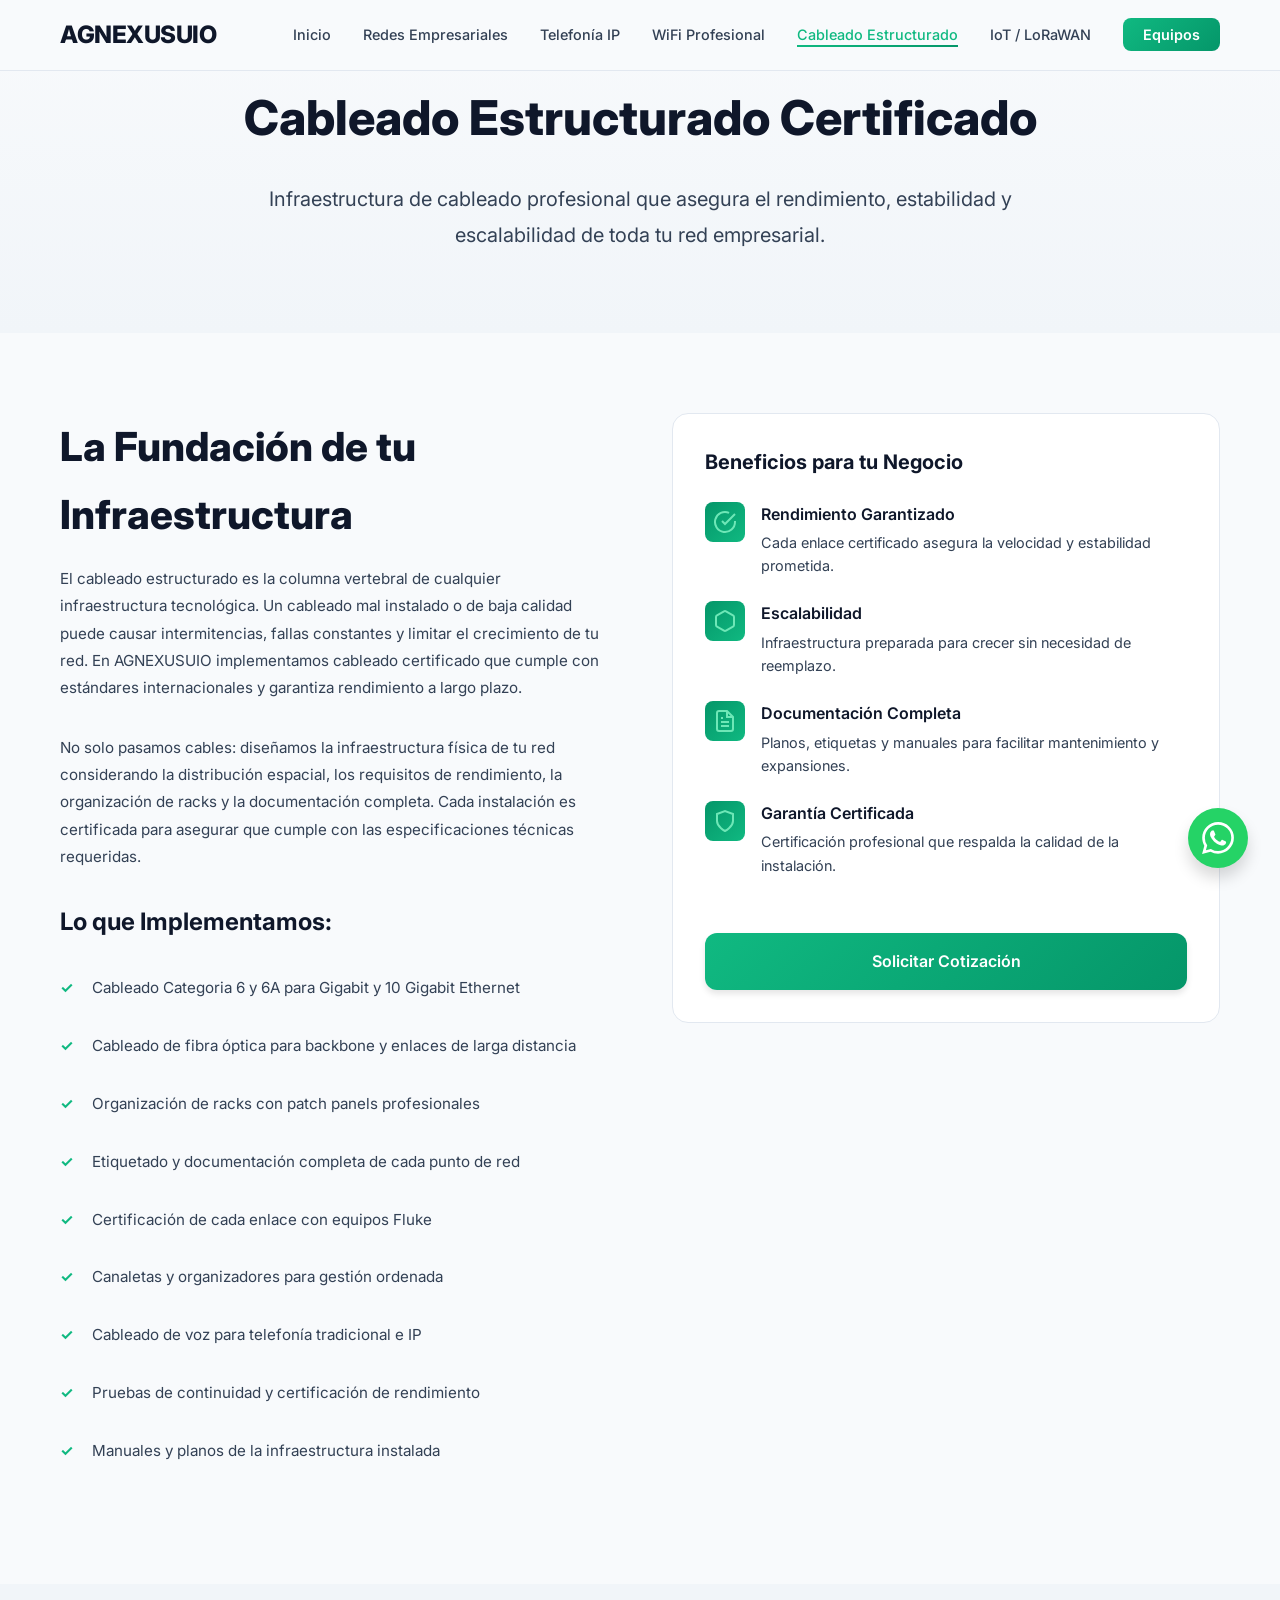
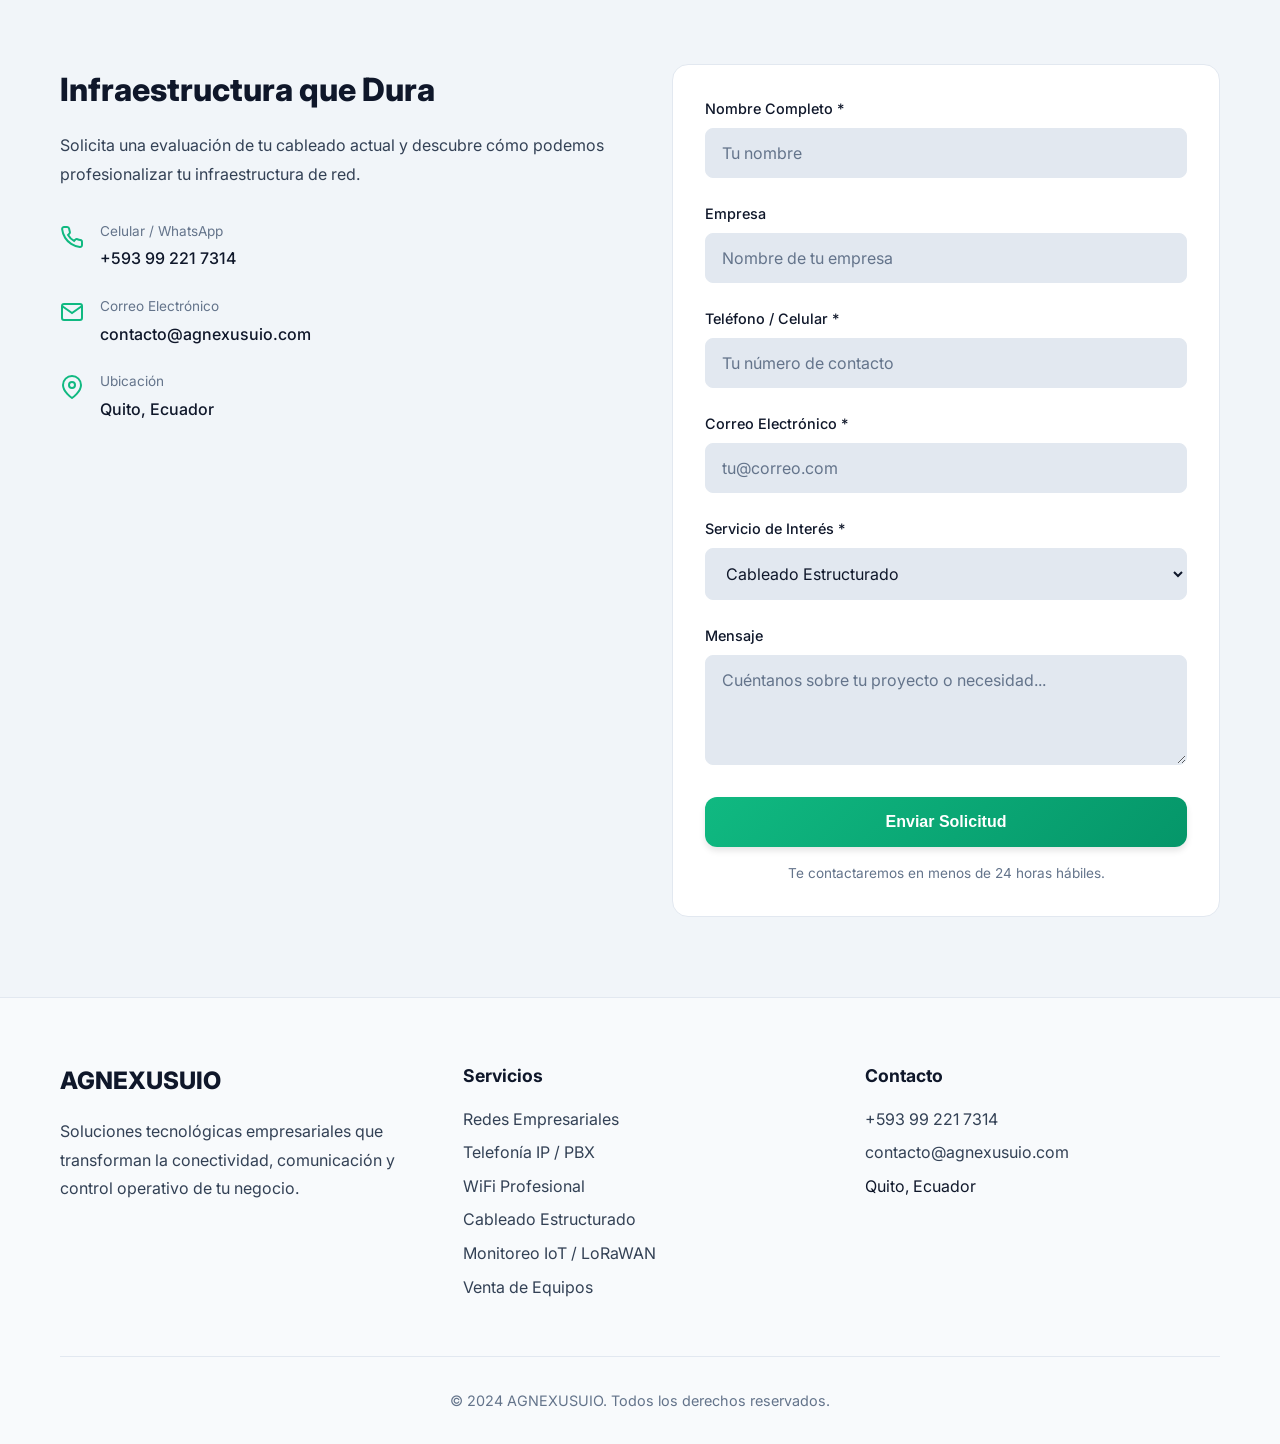
==== cableado.html @ 36b8f27b "Add files via upload" ====
<!DOCTYPE html>
<html lang="es">
<head>
    <meta charset="UTF-8">
    <meta name="viewport" content="width=device-width, initial-scale=1.0">
    <title>Cableado Estructurado - AGNEXUSUIO | Soluciones Tecnológicas en Quito</title>
    <meta name="description" content="Instalación profesional de cableado estructurado certificado en Quito. Infraestructura de cableado que asegura el rendimiento de tu red empresarial.">
    <link rel="stylesheet" href="css/styles.css">
    <link rel="preconnect" href="https://fonts.googleapis.com">
    <link rel="preconnect" href="https://fonts.gstatic.com" crossorigin>
    <link href="https://fonts.googleapis.com/css2?family=Inter:wght@300;400;500;600;700;800&display=swap" rel="stylesheet">
</head>
<body>
    <!-- WhatsApp CTA -->
    <a href="https://wa.me/593992217314?text=Hola,%20me%20interesa%20información%20sobre%20Cableado%20Estructurado" class="whatsapp-float" target="_blank" aria-label="Contactar por WhatsApp">
        <svg xmlns="http://www.w3.org/2000/svg" width="32" height="32" viewBox="0 0 24 24" fill="white">
            <path d="M17.472 14.382c-.297-.149-1.758-.867-2.03-.967-.273-.099-.471-.148-.67.15-.197.297-.767.966-.94 1.164-.173.199-.347.223-.644.075-.297-.15-1.255-.463-2.39-1.475-.883-.788-1.48-1.761-1.653-2.059-.173-.297-.018-.458.13-.606.134-.133.298-.347.446-.52.149-.174.198-.298.298-.497.099-.198.05-.371-.025-.52-.075-.149-.669-1.612-.916-2.207-.242-.579-.487-.5-.669-.51-.173-.008-.371-.01-.57-.01-.198 0-.52.074-.792.372-.272.297-1.04 1.016-1.04 2.479 0 1.462 1.065 2.875 1.213 3.074.149.198 2.096 3.2 5.077 4.487.709.306 1.262.489 1.694.625.712.227 1.36.195 1.871.118.571-.085 1.758-.719 2.006-1.413.248-.694.248-1.289.173-1.413-.074-.124-.272-.198-.57-.347m-5.421 7.403h-.004a9.87 9.87 0 01-5.031-1.378l-.361-.214-3.741.982.998-3.648-.235-.374a9.86 9.86 0 01-1.51-5.26c.001-5.45 4.436-9.884 9.888-9.884 2.64 0 5.122 1.03 6.988 2.898a9.825 9.825 0 012.893 6.994c-.003 5.45-4.437 9.884-9.885 9.884m8.413-18.297A11.815 11.815 0 0012.05 0C5.495 0 .16 5.335.157 11.892c0 2.096.547 4.142 1.588 5.945L.057 24l6.305-1.654a11.882 11.882 0 005.683 1.448h.005c6.554 0 11.89-5.335 11.893-11.893a11.821 11.821 0 00-3.48-8.413z"/>
        </svg>
    </a>

    <!-- Header -->
    <header class="header">
        <nav class="nav">
            <div class="nav-container">
                <a href="index.html" class="logo">AGNEXUSUIO</a>
                <button class="mobile-menu-btn" aria-label="Abrir menú">
                    <span></span>
                    <span></span>
                    <span></span>
                </button>
                <ul class="nav-menu">
                    <li><a href="index.html" class="nav-link">Inicio</a></li>
                    <li><a href="redes.html" class="nav-link">Redes Empresariales</a></li>
                    <li><a href="telefonia.html" class="nav-link">Telefonía IP</a></li>
                    <li><a href="wifi.html" class="nav-link">WiFi Profesional</a></li>
                    <li><a href="cableado.html" class="nav-link active">Cableado Estructurado</a></li>
                    <li><a href="iot.html" class="nav-link">IoT / LoRaWAN</a></li>
                    <li><a href="equipos.html" class="nav-link nav-cta">Equipos</a></li>
                </ul>
            </div>
        </nav>
    </header>

    <!-- Service Hero -->
    <section class="service-hero service-page">
        <div class="container">
            <div class="service-hero-content">
                <h1 class="service-hero-title">Cableado Estructurado Certificado</h1>
                <p class="service-hero-subtitle">Infraestructura de cableado profesional que asegura el rendimiento, estabilidad y escalabilidad de toda tu red empresarial.</p>
            </div>
        </div>
    </section>

    <!-- Service Details -->
    <section class="service-details">
        <div class="container">
            <div class="service-details-grid">
                <div class="service-description">
                    <h2 class="section-title">La Fundación de tu Infraestructura</h2>
                    <p style="color: var(--text-secondary); line-height: 1.8; margin-bottom: 2rem;">
                        El cableado estructurado es la columna vertebral de cualquier infraestructura tecnológica. Un cableado mal instalado o de baja calidad puede causar intermitencias, fallas constantes y limitar el crecimiento de tu red. En AGNEXUSUIO implementamos cableado certificado que cumple con estándares internacionales y garantiza rendimiento a largo plazo.
                    </p>
                    <p style="color: var(--text-secondary); line-height: 1.8; margin-bottom: 2rem;">
                        No solo pasamos cables: diseñamos la infraestructura física de tu red considerando la distribución espacial, los requisitos de rendimiento, la organización de racks y la documentación completa. Cada instalación es certificada para asegurar que cumple con las especificaciones técnicas requeridas.
                    </p>
                    <h3 style="font-size: 1.5rem; font-weight: 700; margin-bottom: 1rem; color: var(--text-primary);">Lo que Implementamos:</h3>
                    <ul class="service-features">
                        <li>Cableado Categoria 6 y 6A para Gigabit y 10 Gigabit Ethernet</li>
                        <li>Cableado de fibra óptica para backbone y enlaces de larga distancia</li>
                        <li>Organización de racks con patch panels profesionales</li>
                        <li>Etiquetado y documentación completa de cada punto de red</li>
                        <li>Certificación de cada enlace con equipos Fluke</li>
                        <li>Canaletas y organizadores para gestión ordenada</li>
                        <li>Cableado de voz para telefonía tradicional e IP</li>
                        <li>Pruebas de continuidad y certificación de rendimiento</li>
                        <li>Manuales y planos de la infraestructura instalada</li>
                    </ul>
                </div>
                <div class="service-benefits">
                    <h3>Beneficios para tu Negocio</h3>
                    <div class="benefit-item">
                        <div class="benefit-icon">
                            <svg xmlns="http://www.w3.org/2000/svg" width="24" height="24" viewBox="0 0 24 24" fill="none" stroke="currentColor" stroke-width="2">
                                <path d="M22 11.08V12a10 10 0 1 1-5.93-9.14"/>
                                <polyline points="22 4 12 14.01 9 11.01"/>
                            </svg>
                        </div>
                        <div class="benefit-content">
                            <h4>Rendimiento Garantizado</h4>
                            <p>Cada enlace certificado asegura la velocidad y estabilidad prometida.</p>
                        </div>
                    </div>
                    <div class="benefit-item">
                        <div class="benefit-icon">
                            <svg xmlns="http://www.w3.org/2000/svg" width="24" height="24" viewBox="0 0 24 24" fill="none" stroke="currentColor" stroke-width="2">
                                <path d="M21 16V8a2 2 0 0 0-1-1.73l-7-4a2 2 0 0 0-2 0l-7 4A2 2 0 0 0 3 8v8a2 2 0 0 0 1 1.73l7 4a2 2 0 0 0 2 0l7-4A2 2 0 0 0 21 16z"/>
                            </svg>
                        </div>
                        <div class="benefit-content">
                            <h4>Escalabilidad</h4>
                            <p>Infraestructura preparada para crecer sin necesidad de reemplazo.</p>
                        </div>
                    </div>
                    <div class="benefit-item">
                        <div class="benefit-icon">
                            <svg xmlns="http://www.w3.org/2000/svg" width="24" height="24" viewBox="0 0 24 24" fill="none" stroke="currentColor" stroke-width="2">
                                <path d="M14 2H6a2 2 0 0 0-2 2v16a2 2 0 0 0 2 2h12a2 2 0 0 0 2-2V8z"/>
                                <polyline points="14 2 14 8 20 8"/>
                                <line x1="16" y1="13" x2="8" y2="13"/>
                                <line x1="16" y1="17" x2="8" y2="17"/>
                                <polyline points="10 9 9 9 8 9"/>
                            </svg>
                        </div>
                        <div class="benefit-content">
                            <h4>Documentación Completa</h4>
                            <p>Planos, etiquetas y manuales para facilitar mantenimiento y expansiones.</p>
                        </div>
                    </div>
                    <div class="benefit-item">
                        <div class="benefit-icon">
                            <svg xmlns="http://www.w3.org/2000/svg" width="24" height="24" viewBox="0 0 24 24" fill="none" stroke="currentColor" stroke-width="2">
                                <path d="M12 22s8-4 8-10V5l-8-3-8 3v7c0 6 8 10 8 10z"/>
                            </svg>
                        </div>
                        <div class="benefit-content">
                            <h4>Garantía Certificada</h4>
                            <p>Certificación profesional que respalda la calidad de la instalación.</p>
                        </div>
                    </div>
                    <a href="#contacto" class="btn btn-primary btn-full" style="margin-top: 2rem;">Solicitar Cotización</a>
                </div>
            </div>
        </div>
    </section>

    <!-- Contact Section -->
    <section id="contacto" class="contact">
        <div class="container">
            <div class="contact-grid">
                <div class="contact-info">
                    <h2 class="contact-title">Infraestructura que Dura</h2>
                    <p class="contact-subtitle">Solicita una evaluación de tu cableado actual y descubre cómo podemos profesionalizar tu infraestructura de red.</p>
                    <div class="contact-details">
                        <div class="contact-item">
                            <svg xmlns="http://www.w3.org/2000/svg" width="24" height="24" viewBox="0 0 24 24" fill="none" stroke="currentColor" stroke-width="2">
                                <path d="M22 16.92v3a2 2 0 0 1-2.18 2 19.79 19.79 0 0 1-8.63-3.07 19.5 19.5 0 0 1-6-6 19.79 19.79 0 0 1-3.07-8.67A2 2 0 0 1 4.11 2h3a2 2 0 0 1 2 1.72 12.84 12.84 0 0 0 .7 2.81 2 2 0 0 1-.45 2.11L8.09 9.91a16 16 0 0 0 6 6l1.27-1.27a2 2 0 0 1 2.11-.45 12.84 12.84 0 0 0 2.81.7A2 2 0 0 1 22 16.92z"/>
                            </svg>
                            <div>
                                <span class="contact-label">Celular / WhatsApp</span>
                                <a href="https://wa.me/593992217314" class="contact-value" target="_blank">+593 99 221 7314</a>
                            </div>
                        </div>
                        <div class="contact-item">
                            <svg xmlns="http://www.w3.org/2000/svg" width="24" height="24" viewBox="0 0 24 24" fill="none" stroke="currentColor" stroke-width="2">
                                <path d="M4 4h16c1.1 0 2 .9 2 2v12c0 1.1-.9 2-2 2H4c-1.1 0-2-.9-2-2V6c0-1.1.9-2 2-2z"/>
                                <polyline points="22,6 12,13 2,6"/>
                            </svg>
                            <div>
                                <span class="contact-label">Correo Electrónico</span>
                                <a href="mailto:contacto@agnexusuio.com" class="contact-value">contacto@agnexusuio.com</a>
                            </div>
                        </div>
                        <div class="contact-item">
                            <svg xmlns="http://www.w3.org/2000/svg" width="24" height="24" viewBox="0 0 24 24" fill="none" stroke="currentColor" stroke-width="2">
                                <path d="M21 10c0 7-9 13-9 13s-9-6-9-13a9 9 0 0 1 18 0z"/>
                                <circle cx="12" cy="10" r="3"/>
                            </svg>
                            <div>
                                <span class="contact-label">Ubicación</span>
                                <span class="contact-value">Quito, Ecuador</span>
                            </div>
                        </div>
                    </div>
                </div>
                <div class="contact-form-wrapper">
                    <form class="contact-form" id="leadForm">
                        <div class="form-group">
                            <label for="name">Nombre Completo *</label>
                            <input type="text" id="name" name="name" required placeholder="Tu nombre">
                        </div>
                        <div class="form-group">
                            <label for="company">Empresa</label>
                            <input type="text" id="company" name="company" placeholder="Nombre de tu empresa">
                        </div>
                        <div class="form-group">
                            <label for="phone">Teléfono / Celular *</label>
                            <input type="tel" id="phone" name="phone" required placeholder="Tu número de contacto">
                        </div>
                        <div class="form-group">
                            <label for="email">Correo Electrónico *</label>
                            <input type="email" id="email" name="email" required placeholder="tu@correo.com">
                        </div>
                        <div class="form-group">
                            <label for="service">Servicio de Interés *</label>
                            <select id="service" name="service" required>
                                <option value="redes">Redes Empresariales</option>
                                <option value="telefonia">Telefonía IP / PBX</option>
                                <option value="wifi">WiFi Profesional</option>
                                <option value="cableado" selected>Cableado Estructurado</option>
                                <option value="iot">Monitoreo IoT / LoRaWAN</option>
                                <option value="equipos">Venta de Equipos</option>
                                <option value="otro">Otro</option>
                            </select>
                        </div>
                        <div class="form-group">
                            <label for="message">Mensaje</label>
                            <textarea id="message" name="message" rows="4" placeholder="Cuéntanos sobre tu proyecto o necesidad..."></textarea>
                        </div>
                        <button type="submit" class="btn btn-primary btn-full">Enviar Solicitud</button>
                        <p class="form-notice">Te contactaremos en menos de 24 horas hábiles.</p>
                    </form>
                </div>
            </div>
        </div>
    </section>

    <!-- Footer -->
    <footer class="footer">
        <div class="container">
            <div class="footer-content">
                <div class="footer-brand">
                    <h3>AGNEXUSUIO</h3>
                    <p>Soluciones tecnológicas empresariales que transforman la conectividad, comunicación y control operativo de tu negocio.</p>
                </div>
                <div class="footer-links">
                    <h4>Servicios</h4>
                    <ul>
                        <li><a href="redes.html">Redes Empresariales</a></li>
                        <li><a href="telefonia.html">Telefonía IP / PBX</a></li>
                        <li><a href="wifi.html">WiFi Profesional</a></li>
                        <li><a href="cableado.html">Cableado Estructurado</a></li>
                        <li><a href="iot.html">Monitoreo IoT / LoRaWAN</a></li>
                        <li><a href="equipos.html">Venta de Equipos</a></li>
                    </ul>
                </div>
                <div class="footer-contact">
                    <h4>Contacto</h4>
                    <ul>
                        <li><a href="https://wa.me/593992217314" target="_blank">+593 99 221 7314</a></li>
                        <li><a href="mailto:contacto@agnexusuio.com">contacto@agnexusuio.com</a></li>
                        <li>Quito, Ecuador</li>
                    </ul>
                </div>
            </div>
            <div class="footer-bottom">
                <p>&copy; 2024 AGNEXUSUIO. Todos los derechos reservados.</p>
            </div>
        </div>
    </footer>

    <script src="js/main.js"></script>
</body>
</html>
---- css/styles.css ----
/* Reset and Base Styles */
* {
    margin: 0;
    padding: 0;
    box-sizing: border-box;
}

:root {
    /* Paleta de Colores Principal - Tonos Claros con Verde */
    --bg-primary: #f8fafc;      /* Blanco muy claro - fondo principal */
    --bg-secondary: #f1f5f9;    /* Gris muy claro - secciones alternas */
    --bg-tertiary: #e2e8f0;     /* Gris claro - inputs y elementos interactivos */
    --bg-card: #ffffff;         /* Blanco puro - tarjetas */
    
    /* Tipografía - Sincronizada con fondo para máxima legibilidad */
    --text-primary: #0f172a;    /* Azul oscuro profundo - títulos y texto principal */
    --text-secondary: #334155;  /* Azul grisáceo medio - subtítulos y descripciones */
    --text-muted: #64748b;      /* Gris azulado - texto secundario y labels */
    
    /* Acentos Verde - Coherentes con el tema */
    --accent-primary: #10b981;  /* Verde esmeralda vibrante - acciones principales */
    --accent-secondary: #34d399; /* Verde claro - hover y estados activos */
    --accent-hover: #059669;     /* Verde más intenso - hover de botones */
    --accent-light: #6ee7b7;     /* Verde muy claro - iconos y detalles */
    
    /* Colores Funcionales */
    --border-color: #e2e8f0;     /* Borde sutil - separación visual */
    --success: #10b981;          /* Verde esmeralda - estados positivos */
    --error: #ef4444;            /* Rojo - estados negativos */
    
    /* Gradientes - Armonizados con la paleta verde */
    --gradient-primary: linear-gradient(135deg, #10b981 0%, #059669 100%);
    --gradient-secondary: linear-gradient(135deg, #059669 0%, #10b981 100%);
    --gradient-hero: linear-gradient(180deg, #f8fafc 0%, #f1f5f9 100%);
    
    /* Sombras - Adaptadas al tema claro */
    --shadow-sm: 0 1px 2px rgba(0, 0, 0, 0.05);
    --shadow-md: 0 4px 6px rgba(0, 0, 0, 0.1);
    --shadow-lg: 0 10px 15px rgba(0, 0, 0, 0.15);
    --shadow-xl: 0 20px 25px rgba(0, 0, 0, 0.2);
    --shadow-glow: 0 0 20px rgba(16, 185, 129, 0.2);
}

html {
    scroll-behavior: smooth;
}

body {
    font-family: 'Inter', -apple-system, BlinkMacSystemFont, 'Segoe UI', Roboto, Oxygen, Ubuntu, Cantarell, sans-serif;
    background-color: var(--bg-primary);
    color: var(--text-primary);
    line-height: 1.6;
    font-size: 16px;
    -webkit-font-smoothing: antialiased;
    -moz-osx-font-smoothing: grayscale;
}

/* Container */
.container {
    max-width: 1200px;
    margin: 0 auto;
    padding: 0 20px;
}

/* Header */
.header {
    position: fixed;
    top: 0;
    left: 0;
    right: 0;
    background-color: rgba(248, 250, 252, 0.95);
    backdrop-filter: blur(10px);
    border-bottom: 1px solid var(--border-color);
    z-index: 1000;
    padding: 1rem 0;
}

.nav-container {
    max-width: 1200px;
    margin: 0 auto;
    padding: 0 20px;
    display: flex;
    justify-content: space-between;
    align-items: center;
}

.logo {
    font-size: 1.5rem;
    font-weight: 800;
    color: var(--text-primary);
    text-decoration: none;
    letter-spacing: -0.5px;
}

.nav-menu {
    display: flex;
    list-style: none;
    gap: 2rem;
    align-items: center;
}

.nav-link {
    color: var(--text-secondary);
    text-decoration: none;
    font-weight: 500;
    font-size: 0.9rem;
    transition: color 0.3s ease;
    position: relative;
}

.nav-link:hover,
.nav-link.active {
    color: var(--accent-primary);
}

.nav-link.active::after {
    content: '';
    position: absolute;
    bottom: -4px;
    left: 0;
    right: 0;
    height: 2px;
    background: var(--gradient-primary);
}

.nav-cta {
    background: var(--gradient-primary);
    color: white !important;
    padding: 0.5rem 1.25rem;
    border-radius: 8px;
    font-weight: 600;
    transition: transform 0.3s ease, box-shadow 0.3s ease;
}

.nav-cta:hover {
    transform: translateY(-2px);
    box-shadow: var(--shadow-md);
}

.mobile-menu-btn {
    display: none;
    flex-direction: column;
    gap: 4px;
    background: none;
    border: none;
    cursor: pointer;
    padding: 8px;
}

.mobile-menu-btn span {
    width: 24px;
    height: 2px;
    background-color: var(--text-primary);
    transition: all 0.3s ease;
}

/* Hero Section */
.hero {
    padding: 160px 0 100px;
    background: var(--gradient-hero);
    position: relative;
    overflow: hidden;
}

.hero::before {
    content: '';
    position: absolute;
    top: 0;
    left: 50%;
    transform: translateX(-50%);
    width: 800px;
    height: 800px;
    background: radial-gradient(circle, rgba(59, 130, 246, 0.1) 0%, transparent 70%);
    pointer-events: none;
}

.hero-container {
    max-width: 1200px;
    margin: 0 auto;
    padding: 0 20px;
}

.hero-content {
    text-align: center;
    max-width: 900px;
    margin: 0 auto;
    position: relative;
    z-index: 1;
}

.hero-title {
    font-size: clamp(2rem, 5vw, 3.5rem);
    font-weight: 800;
    line-height: 1.2;
    margin-bottom: 1.5rem;
    color: var(--text-primary);
}

.hero-title .highlight {
    background: var(--gradient-primary);
    -webkit-background-clip: text;
    -webkit-text-fill-color: transparent;
    background-clip: text;
}

.hero-subtitle {
    font-size: 1.125rem;
    color: var(--text-secondary);
    margin-bottom: 2.5rem;
    line-height: 1.8;
}

.hero-cta {
    display: flex;
    gap: 1rem;
    justify-content: center;
    flex-wrap: wrap;
    margin-bottom: 3rem;
}

.btn {
    display: inline-flex;
    align-items: center;
    justify-content: center;
    padding: 1rem 2rem;
    font-size: 1rem;
    font-weight: 600;
    border-radius: 12px;
    text-decoration: none;
    transition: all 0.3s ease;
    cursor: pointer;
    border: none;
}

.btn-primary {
    background: var(--gradient-primary);
    color: white;
    box-shadow: var(--shadow-md);
}

.btn-primary:hover {
    transform: translateY(-2px);
    box-shadow: var(--shadow-lg);
}

.btn-secondary {
    background: var(--bg-tertiary);
    color: var(--text-primary);
    border: 1px solid var(--border-color);
}

.btn-secondary:hover {
    background: var(--bg-card);
    border-color: var(--accent-primary);
}

.btn-full {
    width: 100%;
}

.hero-trust {
    display: flex;
    gap: 3rem;
    justify-content: center;
    flex-wrap: wrap;
}

.trust-item {
    display: flex;
    align-items: center;
    gap: 0.5rem;
    color: var(--text-secondary);
    font-size: 0.9rem;
}

.trust-item svg {
    color: var(--accent-primary);
}

/* Section Styles */
section {
    padding: 80px 0;
}

.section-header {
    text-align: center;
    margin-bottom: 4rem;
}

.section-title {
    font-size: clamp(1.75rem, 4vw, 2.5rem);
    font-weight: 800;
    margin-bottom: 1rem;
    color: var(--text-primary);
}

.section-subtitle {
    font-size: 1.125rem;
    color: var(--text-secondary);
    max-width: 600px;
    margin: 0 auto;
}

/* Services Section */
.services {
    background-color: var(--bg-secondary);
}

.services-grid {
    display: grid;
    grid-template-columns: repeat(auto-fit, minmax(320px, 1fr));
    gap: 2rem;
}

.service-card {
    background: var(--bg-card);
    border: 1px solid var(--border-color);
    border-radius: 16px;
    padding: 2rem;
    text-decoration: none;
    transition: all 0.3s ease;
    display: flex;
    flex-direction: column;
}

.service-card:hover {
    transform: translateY(-8px);
    border-color: var(--accent-primary);
    box-shadow: var(--shadow-xl);
}

.service-icon {
    width: 64px;
    height: 64px;
    background: var(--gradient-secondary);
    border-radius: 12px;
    display: flex;
    align-items: center;
    justify-content: center;
    margin-bottom: 1.5rem;
    color: var(--accent-light);
}

.service-title {
    font-size: 1.25rem;
    font-weight: 700;
    margin-bottom: 0.75rem;
    color: var(--text-primary);
}

.service-description {
    color: var(--text-secondary);
    font-size: 0.95rem;
    line-height: 1.7;
    margin-bottom: 1.5rem;
    flex-grow: 1;
}

.service-link {
    color: var(--accent-primary);
    font-weight: 600;
    font-size: 0.9rem;
    display: inline-flex;
    align-items: center;
    gap: 0.25rem;
}

.service-card-store {
    background: linear-gradient(135deg, var(--bg-card) 0%, var(--bg-tertiary) 100%);
}

/* Differentiators Section */
.differentiators {
    background-color: var(--bg-primary);
}

.differentiators-grid {
    display: grid;
    grid-template-columns: repeat(auto-fit, minmax(350px, 1fr));
    gap: 2rem;
}

.differentiator-item {
    background: var(--bg-card);
    border: 1px solid var(--border-color);
    border-radius: 16px;
    padding: 2rem;
}

.differentiator-highlight {
    background: linear-gradient(135deg, var(--bg-card) 0%, rgba(59, 130, 246, 0.1) 100%);
    border-color: var(--accent-primary);
}

.differentiator-title {
    font-size: 1.25rem;
    font-weight: 700;
    margin-bottom: 1.5rem;
    color: var(--text-primary);
}

.differentiator-list {
    list-style: none;
}

.differentiator-list li {
    padding: 0.75rem 0;
    padding-left: 1.5rem;
    position: relative;
    color: var(--text-secondary);
    font-size: 0.95rem;
}

.differentiator-list.positive li::before {
    content: '✓';
    position: absolute;
    left: 0;
    color: var(--success);
    font-weight: bold;
}

.differentiator-list.negative li::before {
    content: '✗';
    position: absolute;
    left: 0;
    color: var(--error);
    font-weight: bold;
}

/* Process Section */
.process {
    background-color: var(--bg-secondary);
}

.process-steps {
    display: grid;
    grid-template-columns: repeat(auto-fit, minmax(250px, 1fr));
    gap: 2rem;
}

.process-step {
    text-align: center;
    padding: 2rem;
}

.step-number {
    width: 64px;
    height: 64px;
    background: var(--gradient-primary);
    border-radius: 50%;
    display: flex;
    align-items: center;
    justify-content: center;
    font-size: 1.5rem;
    font-weight: 800;
    margin: 0 auto 1.5rem;
    color: white;
}

.step-title {
    font-size: 1.25rem;
    font-weight: 700;
    margin-bottom: 0.75rem;
    color: var(--text-primary);
}

.step-description {
    color: var(--text-secondary);
    font-size: 0.95rem;
    line-height: 1.7;
}

/* FAQ Section */
.faq {
    background-color: var(--bg-primary);
}

.faq-list {
    max-width: 800px;
    margin: 0 auto;
}

.faq-item {
    border-bottom: 1px solid var(--border-color);
}

.faq-item:last-child {
    border-bottom: none;
}

.faq-question {
    width: 100%;
    background: none;
    border: none;
    padding: 1.5rem 0;
    text-align: left;
    font-size: 1.1rem;
    font-weight: 600;
    color: var(--text-primary);
    cursor: pointer;
    display: flex;
    justify-content: space-between;
    align-items: center;
    gap: 1rem;
    transition: color 0.3s ease;
}

.faq-question:hover {
    color: var(--accent-primary);
}

.faq-icon {
    transition: transform 0.3s ease;
    flex-shrink: 0;
}

.faq-question[aria-expanded="true"] .faq-icon {
    transform: rotate(180deg);
}

.faq-answer {
    max-height: 0;
    overflow: hidden;
    transition: max-height 0.3s ease, padding 0.3s ease;
}

.faq-answer p {
    padding-bottom: 1.5rem;
    color: var(--text-secondary);
    line-height: 1.8;
}

.faq-question[aria-expanded="true"] + .faq-answer {
    max-height: 500px;
}

/* Contact Section */
.contact {
    background-color: var(--bg-secondary);
}

.contact-grid {
    display: grid;
    grid-template-columns: 1fr 1fr;
    gap: 4rem;
    align-items: start;
}

.contact-title {
    font-size: 2rem;
    font-weight: 800;
    margin-bottom: 1rem;
    color: var(--text-primary);
}

.contact-subtitle {
    color: var(--text-secondary);
    margin-bottom: 2rem;
    line-height: 1.8;
}

.contact-details {
    display: flex;
    flex-direction: column;
    gap: 1.5rem;
}

.contact-item {
    display: flex;
    gap: 1rem;
    align-items: flex-start;
}

.contact-item svg {
    color: var(--accent-primary);
    flex-shrink: 0;
    margin-top: 0.25rem;
}

.contact-label {
    display: block;
    font-size: 0.85rem;
    color: var(--text-muted);
    margin-bottom: 0.25rem;
}

.contact-value {
    color: var(--text-primary);
    text-decoration: none;
    font-weight: 500;
    transition: color 0.3s ease;
}

.contact-value:hover {
    color: var(--accent-primary);
}

/* Form Styles */
.contact-form {
    background: var(--bg-card);
    border: 1px solid var(--border-color);
    border-radius: 16px;
    padding: 2rem;
}

.form-group {
    margin-bottom: 1.5rem;
}

.form-group label {
    display: block;
    margin-bottom: 0.5rem;
    font-weight: 500;
    color: var(--text-primary);
    font-size: 0.9rem;
}

.form-group input,
.form-group select,
.form-group textarea {
    width: 100%;
    padding: 0.875rem 1rem;
    background: var(--bg-tertiary);
    border: 1px solid var(--border-color);
    border-radius: 8px;
    color: var(--text-primary);
    font-size: 1rem;
    font-family: inherit;
    transition: border-color 0.3s ease, box-shadow 0.3s ease;
}

.form-group input:focus,
.form-group select:focus,
.form-group textarea:focus {
    outline: none;
    border-color: var(--accent-primary);
    box-shadow: 0 0 0 3px rgba(59, 130, 246, 0.1);
}

.form-group input::placeholder,
.form-group textarea::placeholder {
    color: var(--text-muted);
}

.form-group select {
    cursor: pointer;
}

.form-group textarea {
    resize: vertical;
    min-height: 100px;
}

.form-notice {
    text-align: center;
    font-size: 0.85rem;
    color: var(--text-muted);
    margin-top: 1rem;
}

/* Footer */
.footer {
    background-color: var(--bg-primary);
    border-top: 1px solid var(--border-color);
    padding: 4rem 0 2rem;
}

.footer-content {
    display: grid;
    grid-template-columns: repeat(auto-fit, minmax(250px, 1fr));
    gap: 3rem;
    margin-bottom: 3rem;
}

.footer-brand h3 {
    font-size: 1.5rem;
    font-weight: 800;
    margin-bottom: 1rem;
    color: var(--text-primary);
}

.footer-brand p {
    color: var(--text-secondary);
    line-height: 1.8;
}

.footer-links h4,
.footer-contact h4 {
    font-size: 1.1rem;
    font-weight: 700;
    margin-bottom: 1rem;
    color: var(--text-primary);
}

.footer-links ul,
.footer-contact ul {
    list-style: none;
}

.footer-links li,
.footer-contact li {
    margin-bottom: 0.5rem;
}

.footer-links a,
.footer-contact a {
    color: var(--text-secondary);
    text-decoration: none;
    transition: color 0.3s ease;
}

.footer-links a:hover,
.footer-contact a:hover {
    color: var(--accent-primary);
}

.footer-contact li span {
    color: var(--text-secondary);
}

.footer-bottom {
    text-align: center;
    padding-top: 2rem;
    border-top: 1px solid var(--border-color);
    color: var(--text-muted);
    font-size: 0.9rem;
}

/* WhatsApp Float */
.whatsapp-float {
    position: fixed;
    bottom: 2rem;
    right: 2rem;
    width: 60px;
    height: 60px;
    background: #25D366;
    border-radius: 50%;
    display: flex;
    align-items: center;
    justify-content: center;
    box-shadow: var(--shadow-lg);
    z-index: 1000;
    transition: transform 0.3s ease, box-shadow 0.3s ease;
}

.whatsapp-float:hover {
    transform: scale(1.1);
    box-shadow: var(--shadow-xl);
}

/* Service Page Styles */
.service-page {
    padding-top: 120px;
}

.service-hero {
    background: var(--gradient-hero);
    padding: 80px 0;
}

.service-hero-content {
    max-width: 800px;
    margin: 0 auto;
    text-align: center;
}

.service-hero-title {
    font-size: clamp(2rem, 5vw, 3rem);
    font-weight: 800;
    margin-bottom: 1.5rem;
    color: var(--text-primary);
}

.service-hero-subtitle {
    font-size: 1.25rem;
    color: var(--text-secondary);
    line-height: 1.8;
}

.service-details {
    padding: 80px 0;
}

.service-details-grid {
    display: grid;
    grid-template-columns: 1fr 1fr;
    gap: 4rem;
    align-items: start;
}

.service-features {
    list-style: none;
}

.service-features li {
    padding: 1rem 0;
    padding-left: 2rem;
    position: relative;
    color: var(--text-secondary);
    line-height: 1.7;
}

.service-features li::before {
    content: '✓';
    position: absolute;
    left: 0;
    color: var(--success);
    font-weight: bold;
}

.service-benefits {
    background: var(--bg-card);
    border: 1px solid var(--border-color);
    border-radius: 16px;
    padding: 2rem;
}

.service-benefits h3 {
    font-size: 1.25rem;
    font-weight: 700;
    margin-bottom: 1.5rem;
    color: var(--text-primary);
}

.benefit-item {
    display: flex;
    gap: 1rem;
    margin-bottom: 1.5rem;
}

.benefit-item:last-child {
    margin-bottom: 0;
}

.benefit-icon {
    width: 40px;
    height: 40px;
    background: var(--gradient-secondary);
    border-radius: 8px;
    display: flex;
    align-items: center;
    justify-content: center;
    color: var(--accent-light);
    flex-shrink: 0;
}

.benefit-content h4 {
    font-size: 1rem;
    font-weight: 600;
    margin-bottom: 0.25rem;
    color: var(--text-primary);
}

.benefit-content p {
    color: var(--text-secondary);
    font-size: 0.9rem;
    line-height: 1.6;
}

/* Equipment Store Page */
.store-redirect {
    min-height: 100vh;
    display: flex;
    align-items: center;
    justify-content: center;
    background: var(--bg-primary);
    padding: 2rem;
}

.store-redirect-content {
    text-align: center;
    max-width: 600px;
}

.store-redirect h1 {
    font-size: 2.5rem;
    font-weight: 800;
    margin-bottom: 1.5rem;
    color: var(--text-primary);
}

.store-redirect p {
    color: var(--text-secondary);
    margin-bottom: 2rem;
    line-height: 1.8;
}

.store-redirect .btn {
    font-size: 1.125rem;
    padding: 1.25rem 2.5rem;
}

/* Responsive Design */
@media (max-width: 968px) {
    .contact-grid {
        grid-template-columns: 1fr;
        gap: 3rem;
    }

    .service-details-grid {
        grid-template-columns: 1fr;
        gap: 3rem;
    }
}

@media (max-width: 768px) {
    .nav-menu {
        position: fixed;
        top: 70px;
        left: 0;
        right: 0;
        background: var(--bg-secondary);
        flex-direction: column;
        padding: 2rem;
        gap: 1rem;
        transform: translateY(-100%);
        opacity: 0;
        visibility: hidden;
        transition: all 0.3s ease;
        border-bottom: 1px solid var(--border-color);
    }

    .nav-menu.active {
        transform: translateY(0);
        opacity: 1;
        visibility: visible;
    }

    .mobile-menu-btn {
        display: flex;
    }

    .hero {
        padding: 140px 0 80px;
    }

    .hero-cta {
        flex-direction: column;
        align-items: stretch;
    }

    .hero-trust {
        flex-direction: column;
        gap: 1.5rem;
        align-items: center;
    }

    .services-grid {
        grid-template-columns: 1fr;
    }

    .differentiators-grid {
        grid-template-columns: 1fr;
    }

    .process-steps {
        grid-template-columns: 1fr;
    }

    .contact-form {
        padding: 1.5rem;
    }

    .footer-content {
        grid-template-columns: 1fr;
        gap: 2rem;
    }

    .whatsapp-float {
        width: 50px;
        height: 50px;
        bottom: 1.5rem;
        right: 1.5rem;
    }

    .whatsapp-float svg {
        width: 24px;
        height: 24px;
    }
}

@media (max-width: 480px) {
    .container {
        padding: 0 15px;
    }

    .hero-title {
        font-size: 1.75rem;
    }

    .hero-subtitle {
        font-size: 1rem;
    }

    .section-title {
        font-size: 1.5rem;
    }

    .service-card {
        padding: 1.5rem;
    }
}

/* Animations */
@keyframes fadeIn {
    from {
        opacity: 0;
        transform: translateY(20px);
    }
    to {
        opacity: 1;
        transform: translateY(0);
    }
}

.fade-in {
    animation: fadeIn 0.6s ease forwards;
}

/* Form Success Message */
.form-success {
    background: rgba(16, 185, 129, 0.1);
    border: 1px solid var(--success);
    border-radius: 8px;
    padding: 1rem;
    color: var(--success);
    text-align: center;
    margin-bottom: 1.5rem;
}

/* Loading State */
.btn.loading {
    opacity: 0.7;
    cursor: not-allowed;
}

.btn.loading::after {
    content: '';
    width: 16px;
    height: 16px;
    border: 2px solid white;
    border-top-color: transparent;
    border-radius: 50%;
    margin-left: 0.5rem;
    animation: spin 0.8s linear infinite;
}

@keyframes spin {
    to {
        transform: rotate(360deg);
    }
}
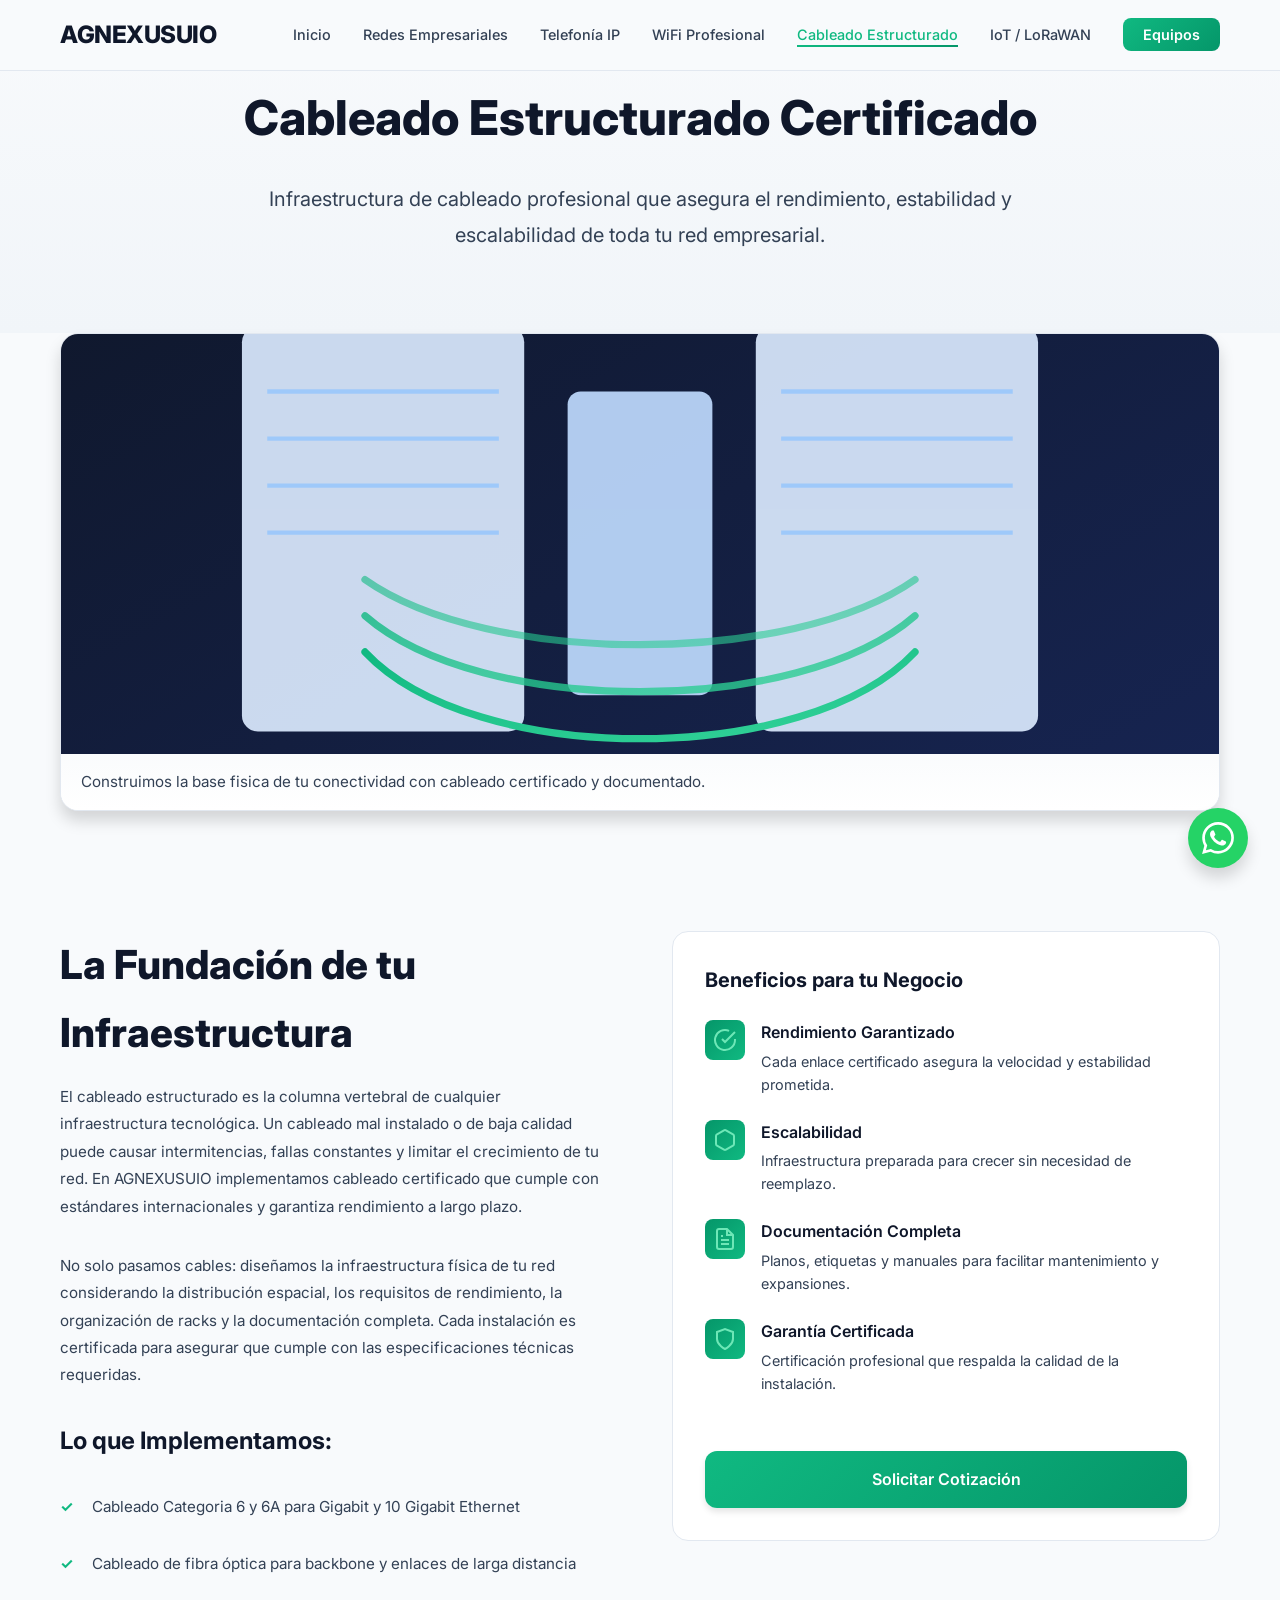
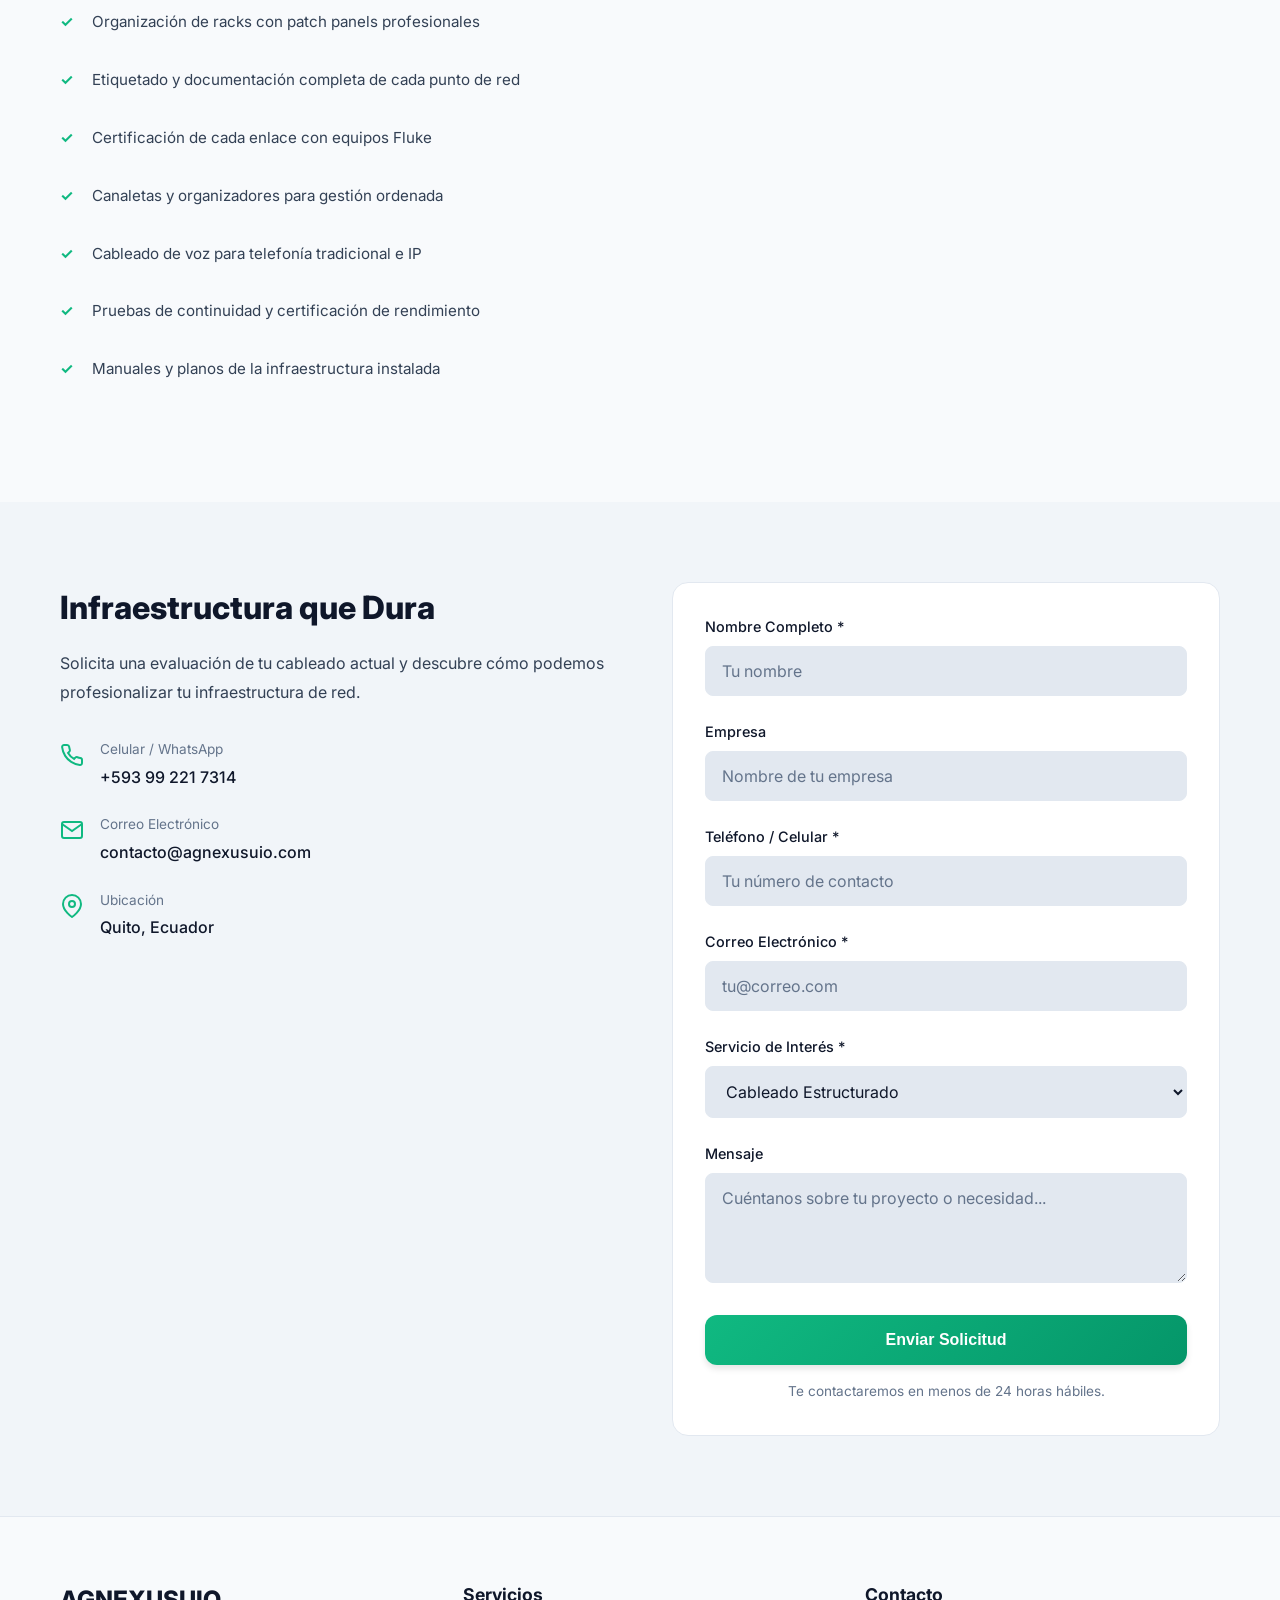
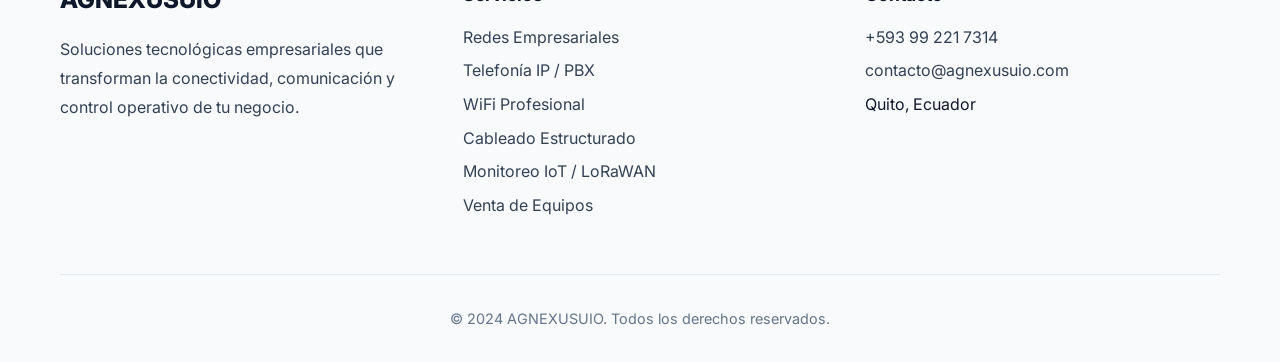
==== commit ba4db387: "32" ====
--- a/cableado.html
+++ b/cableado.html
@@ -48,6 +48,15 @@
                 <h1 class="service-hero-title">Cableado Estructurado Certificado</h1>
                 <p class="service-hero-subtitle">Infraestructura de cableado profesional que asegura el rendimiento, estabilidad y escalabilidad de toda tu red empresarial.</p>
             </div>
+        </div>
+    </section>
+
+    <section class="service-visual" aria-label="Visual corporativo de cableado estructurado">
+        <div class="container">
+            <figure class="service-visual-card">
+                <img src="assets/images/services/cableado-estructurado.svg" alt="Rack empresarial con cableado estructurado y organizacion profesional" loading="lazy">
+                <figcaption>Construimos la base fisica de tu conectividad con cableado certificado y documentado.</figcaption>
+            </figure>
         </div>
     </section>
 
--- a/css/styles.css
+++ b/css/styles.css
@@ -777,6 +777,33 @@
     line-height: 1.8;
 }
 
+.service-visual {
+    padding: 0 0 40px;
+}
+
+.service-visual-card {
+    margin: 0;
+    border-radius: 18px;
+    overflow: hidden;
+    border: 1px solid var(--border-color);
+    background: var(--bg-card);
+    box-shadow: var(--shadow-lg);
+}
+
+.service-visual-card img {
+    width: 100%;
+    height: clamp(260px, 42vw, 420px);
+    display: block;
+    object-fit: cover;
+}
+
+.service-visual-card figcaption {
+    padding: 1rem 1.25rem;
+    color: var(--text-secondary);
+    font-size: 0.95rem;
+    background: linear-gradient(180deg, rgba(248, 250, 252, 0.7), var(--bg-card));
+}
+
 .service-details {
     padding: 80px 0;
 }
@@ -961,6 +988,14 @@
         padding: 1.5rem;
     }
 
+    .service-visual {
+        padding-bottom: 24px;
+    }
+
+    .service-visual-card figcaption {
+        font-size: 0.9rem;
+    }
+
     .footer-content {
         grid-template-columns: 1fr;
         gap: 2rem;
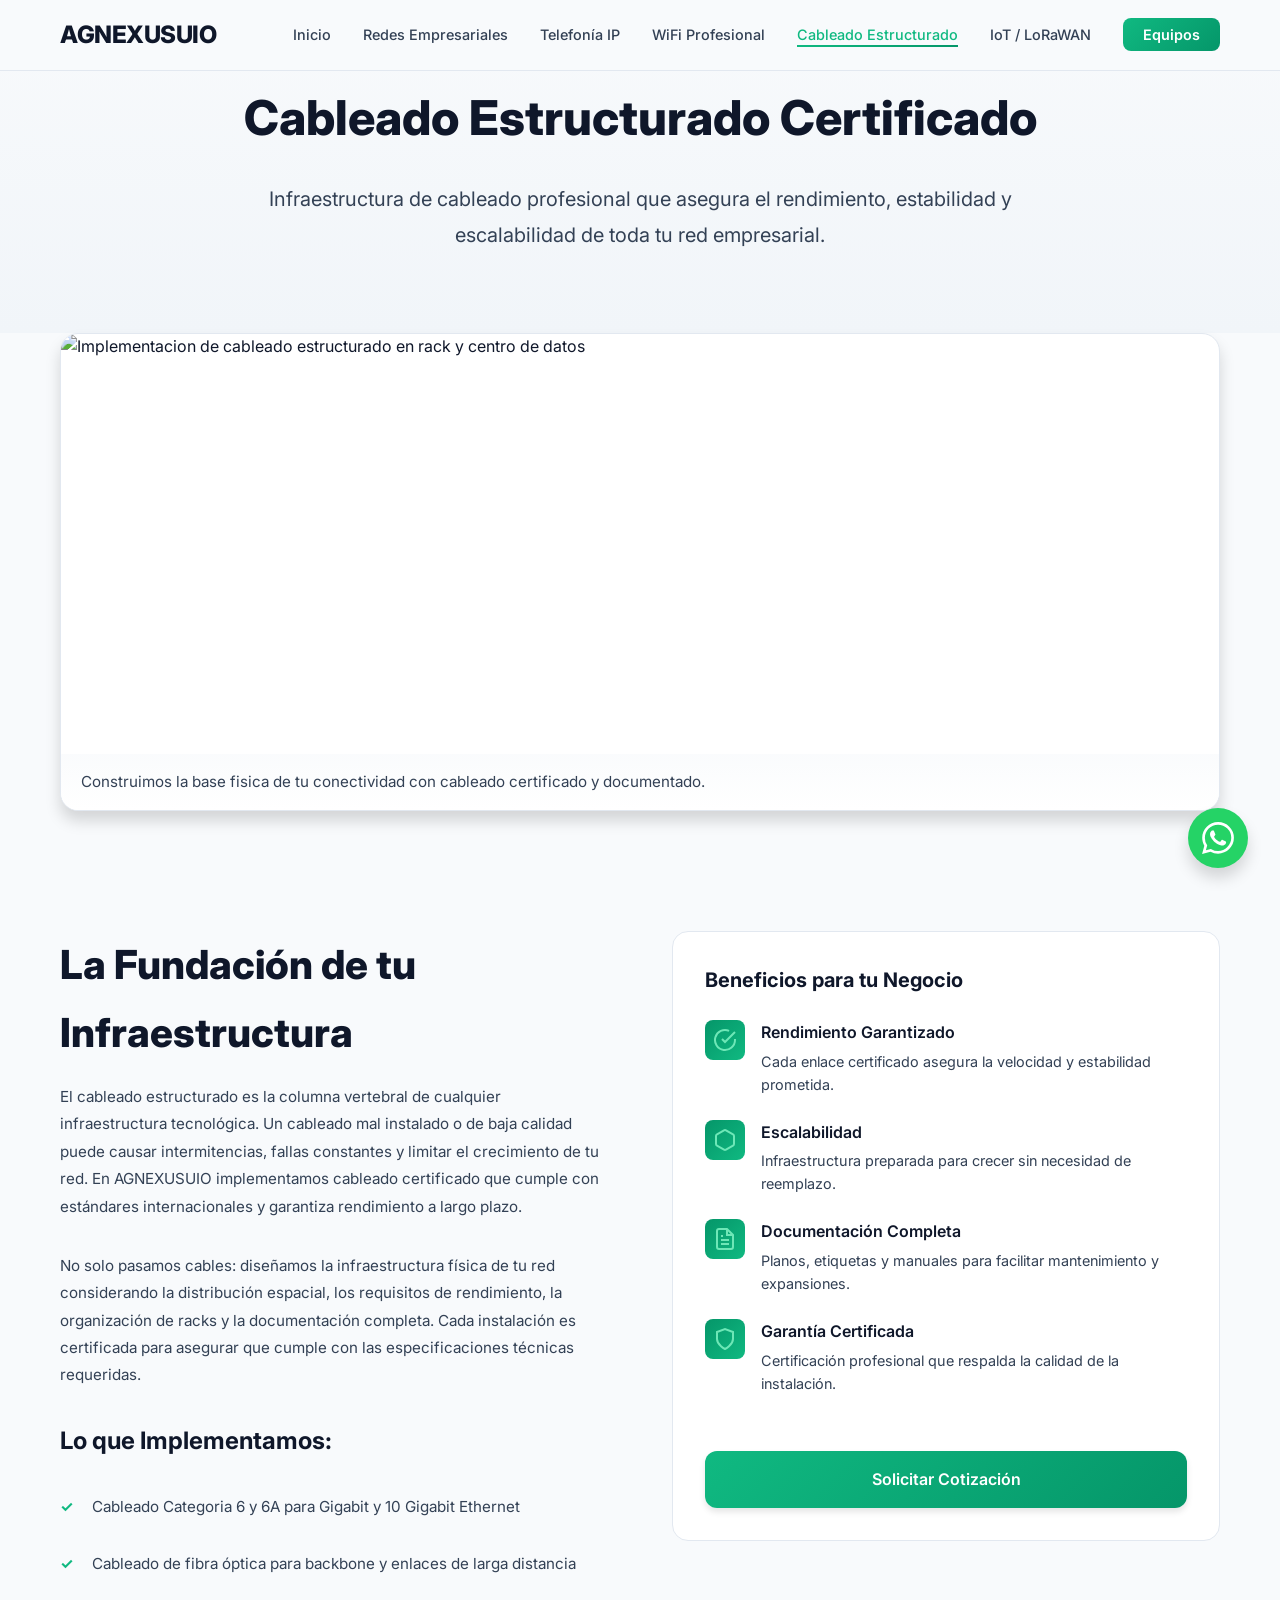
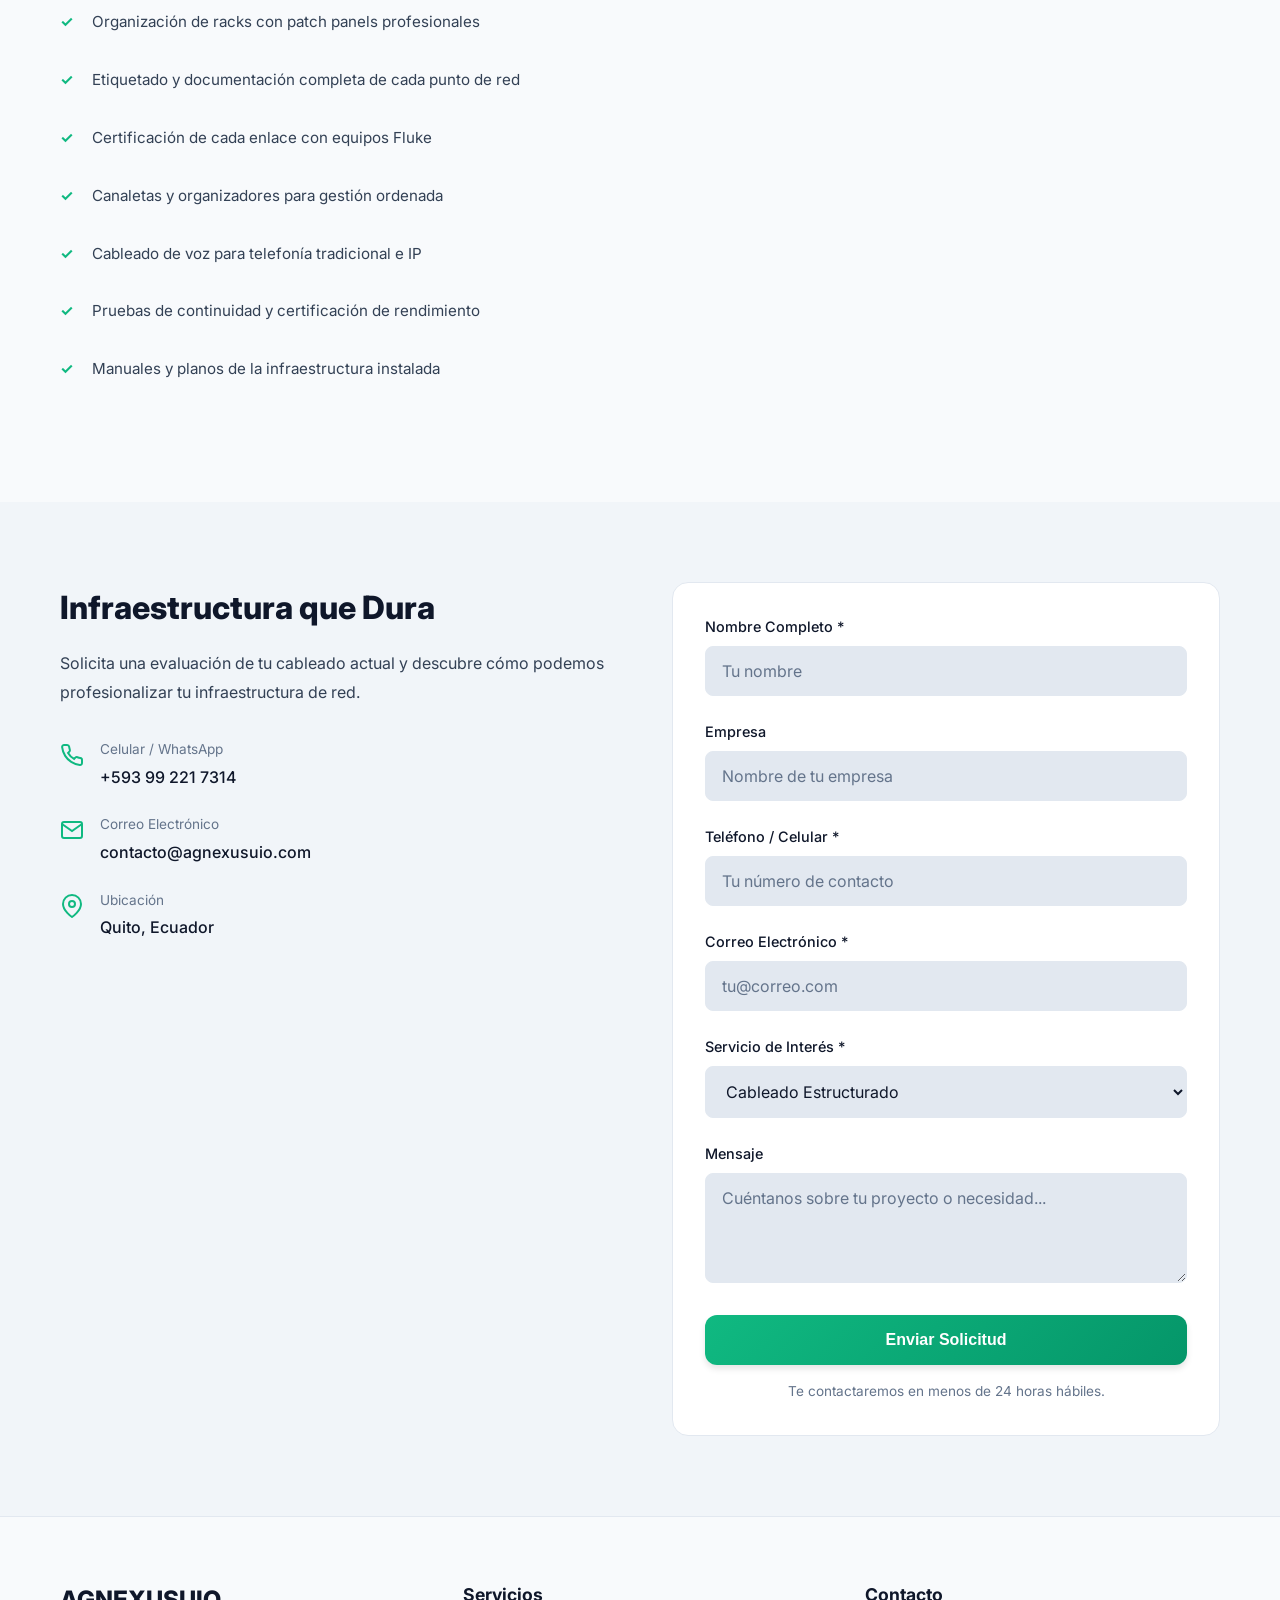
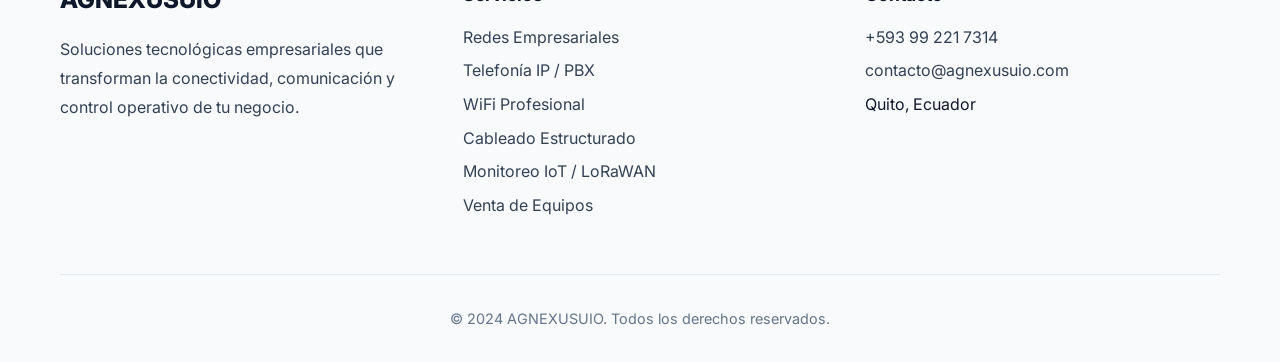
==== commit 7593d1af: "30" ====
--- a/cableado.html
+++ b/cableado.html
@@ -54,7 +54,7 @@
     <section class="service-visual" aria-label="Visual corporativo de cableado estructurado">
         <div class="container">
             <figure class="service-visual-card">
-                <img src="assets/images/services/cableado-estructurado.svg" alt="Rack empresarial con cableado estructurado y organizacion profesional" loading="lazy">
+                <img src="https://images.pexels.com/photos/1148820/pexels-photo-1148820.jpeg?auto=compress&amp;cs=tinysrgb&amp;w=1600" alt="Implementacion de cableado estructurado en rack y centro de datos" loading="lazy">
                 <figcaption>Construimos la base fisica de tu conectividad con cableado certificado y documentado.</figcaption>
             </figure>
         </div>
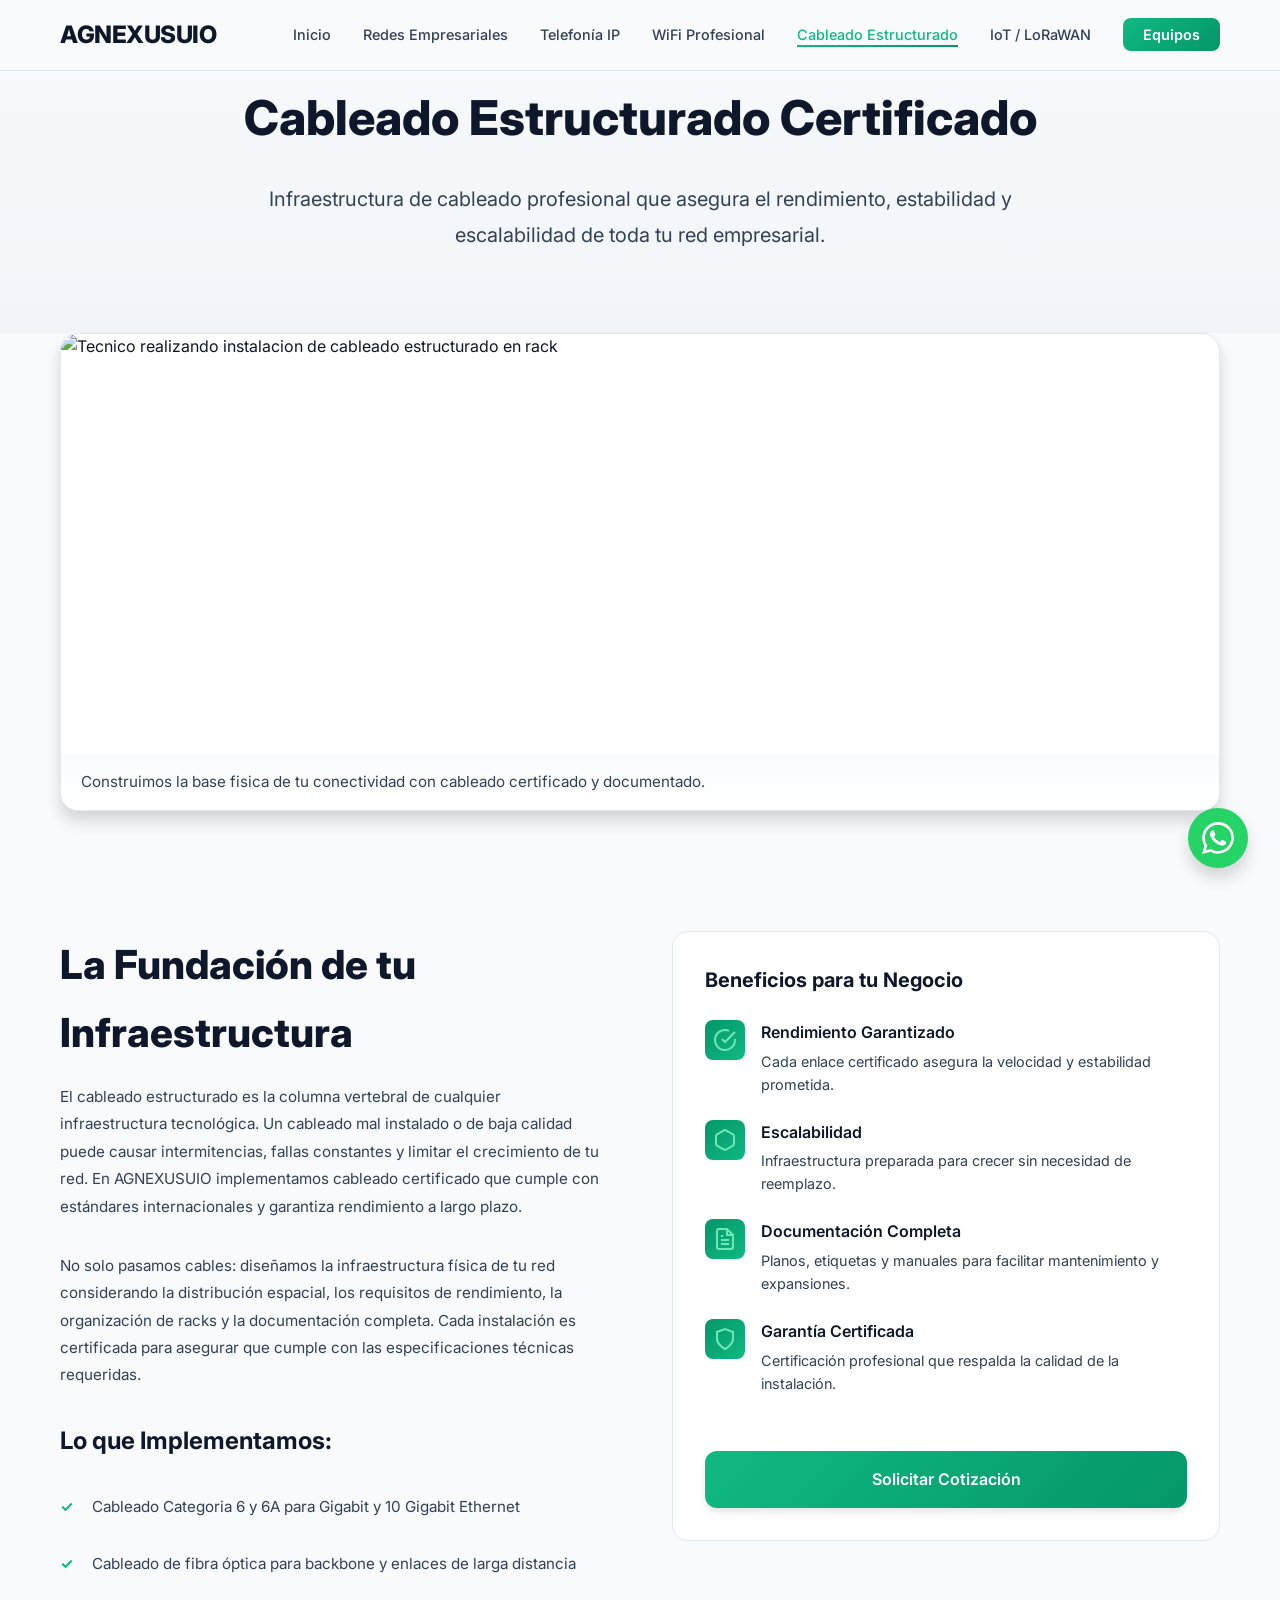
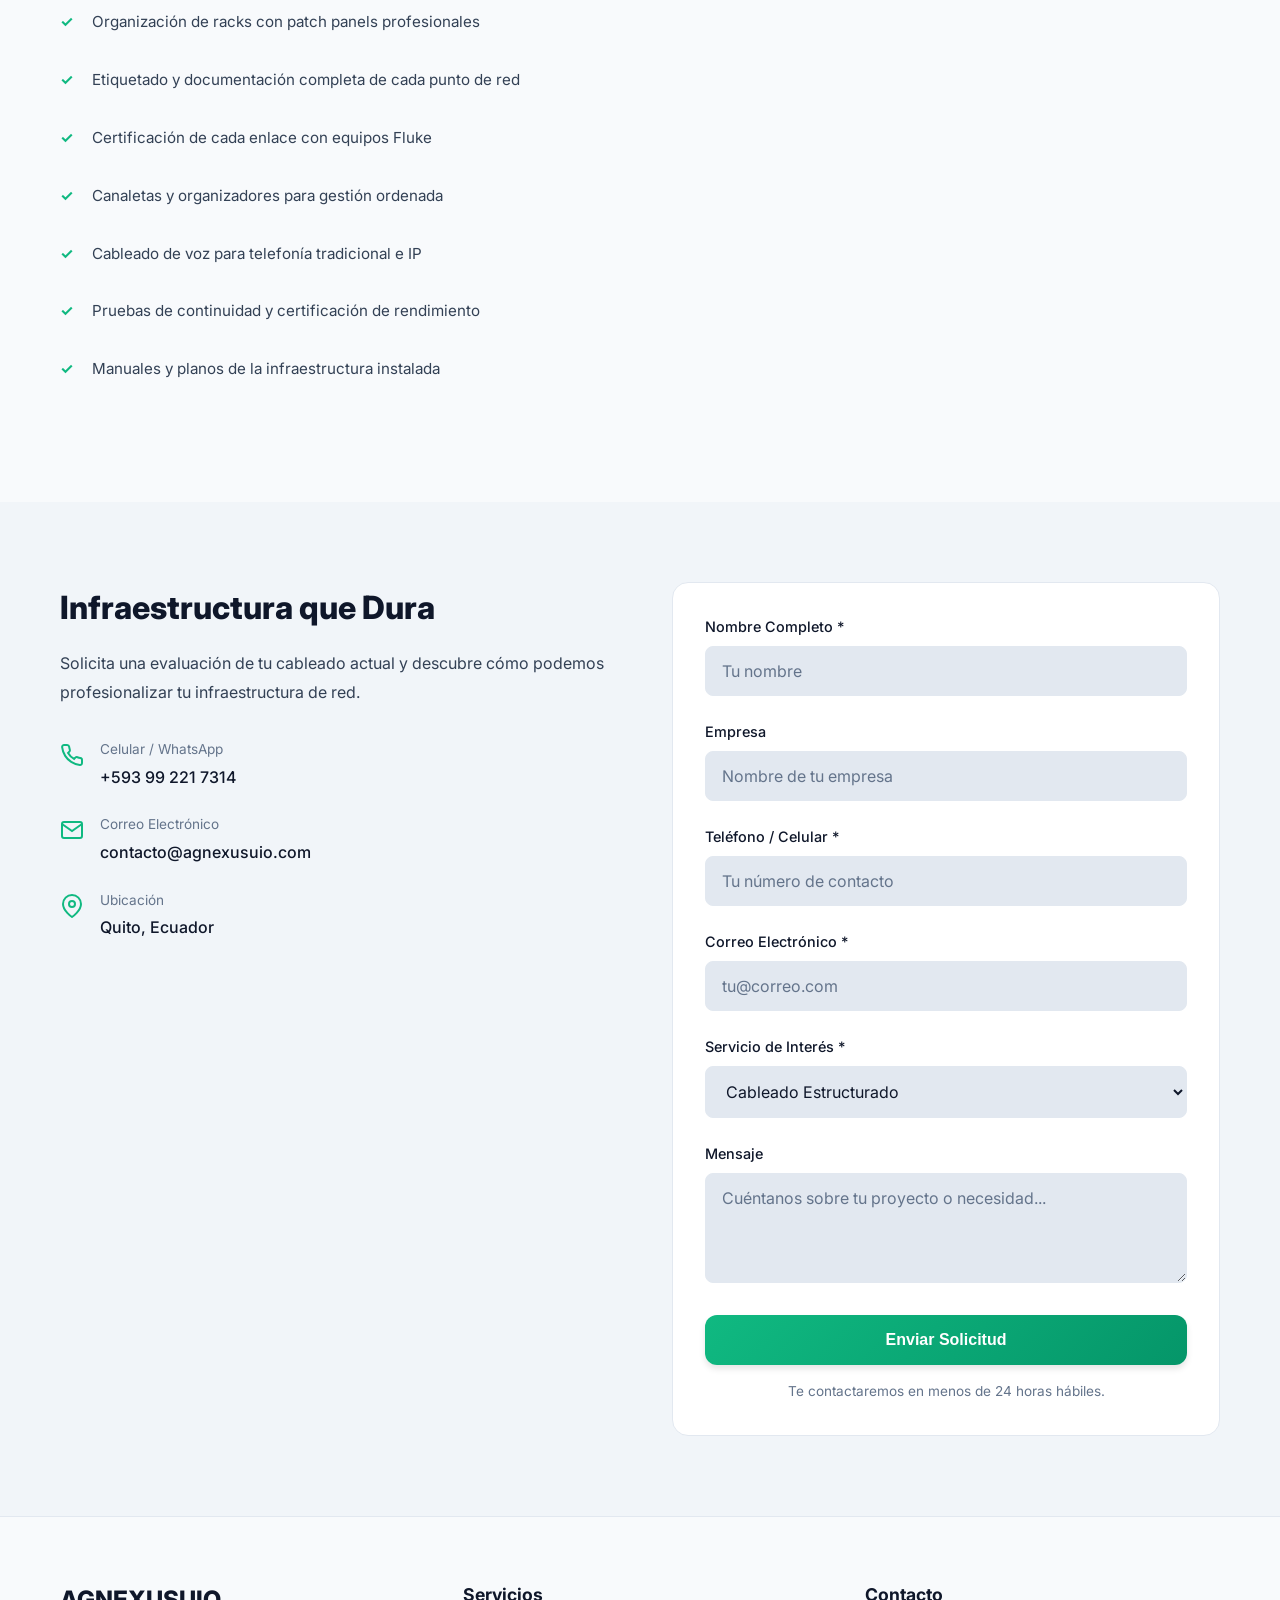
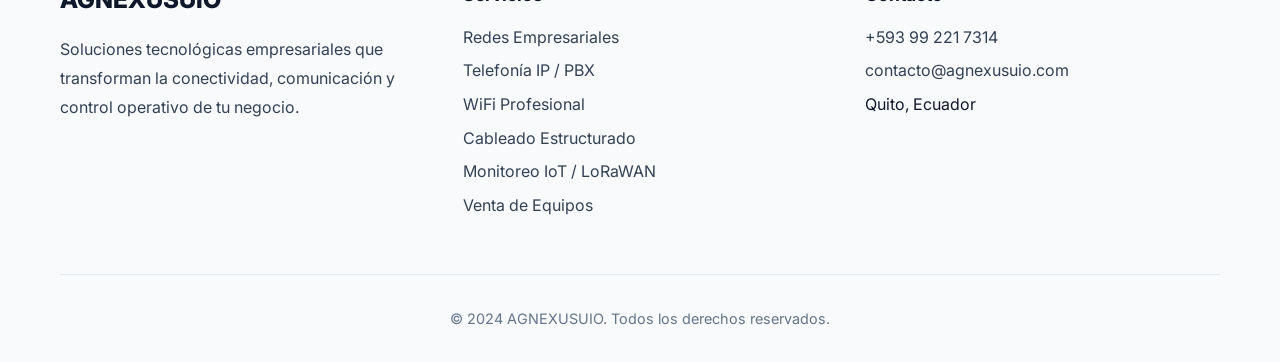
==== commit 33552d83: "29" ====
--- a/cableado.html
+++ b/cableado.html
@@ -54,7 +54,7 @@
     <section class="service-visual" aria-label="Visual corporativo de cableado estructurado">
         <div class="container">
             <figure class="service-visual-card">
-                <img src="https://images.pexels.com/photos/1148820/pexels-photo-1148820.jpeg?auto=compress&amp;cs=tinysrgb&amp;w=1600" alt="Implementacion de cableado estructurado en rack y centro de datos" loading="lazy">
+                <img src="https://source.unsplash.com/1600x900/?cabling,technician,rack,person" alt="Tecnico realizando instalacion de cableado estructurado en rack" loading="lazy">
                 <figcaption>Construimos la base fisica de tu conectividad con cableado certificado y documentado.</figcaption>
             </figure>
         </div>
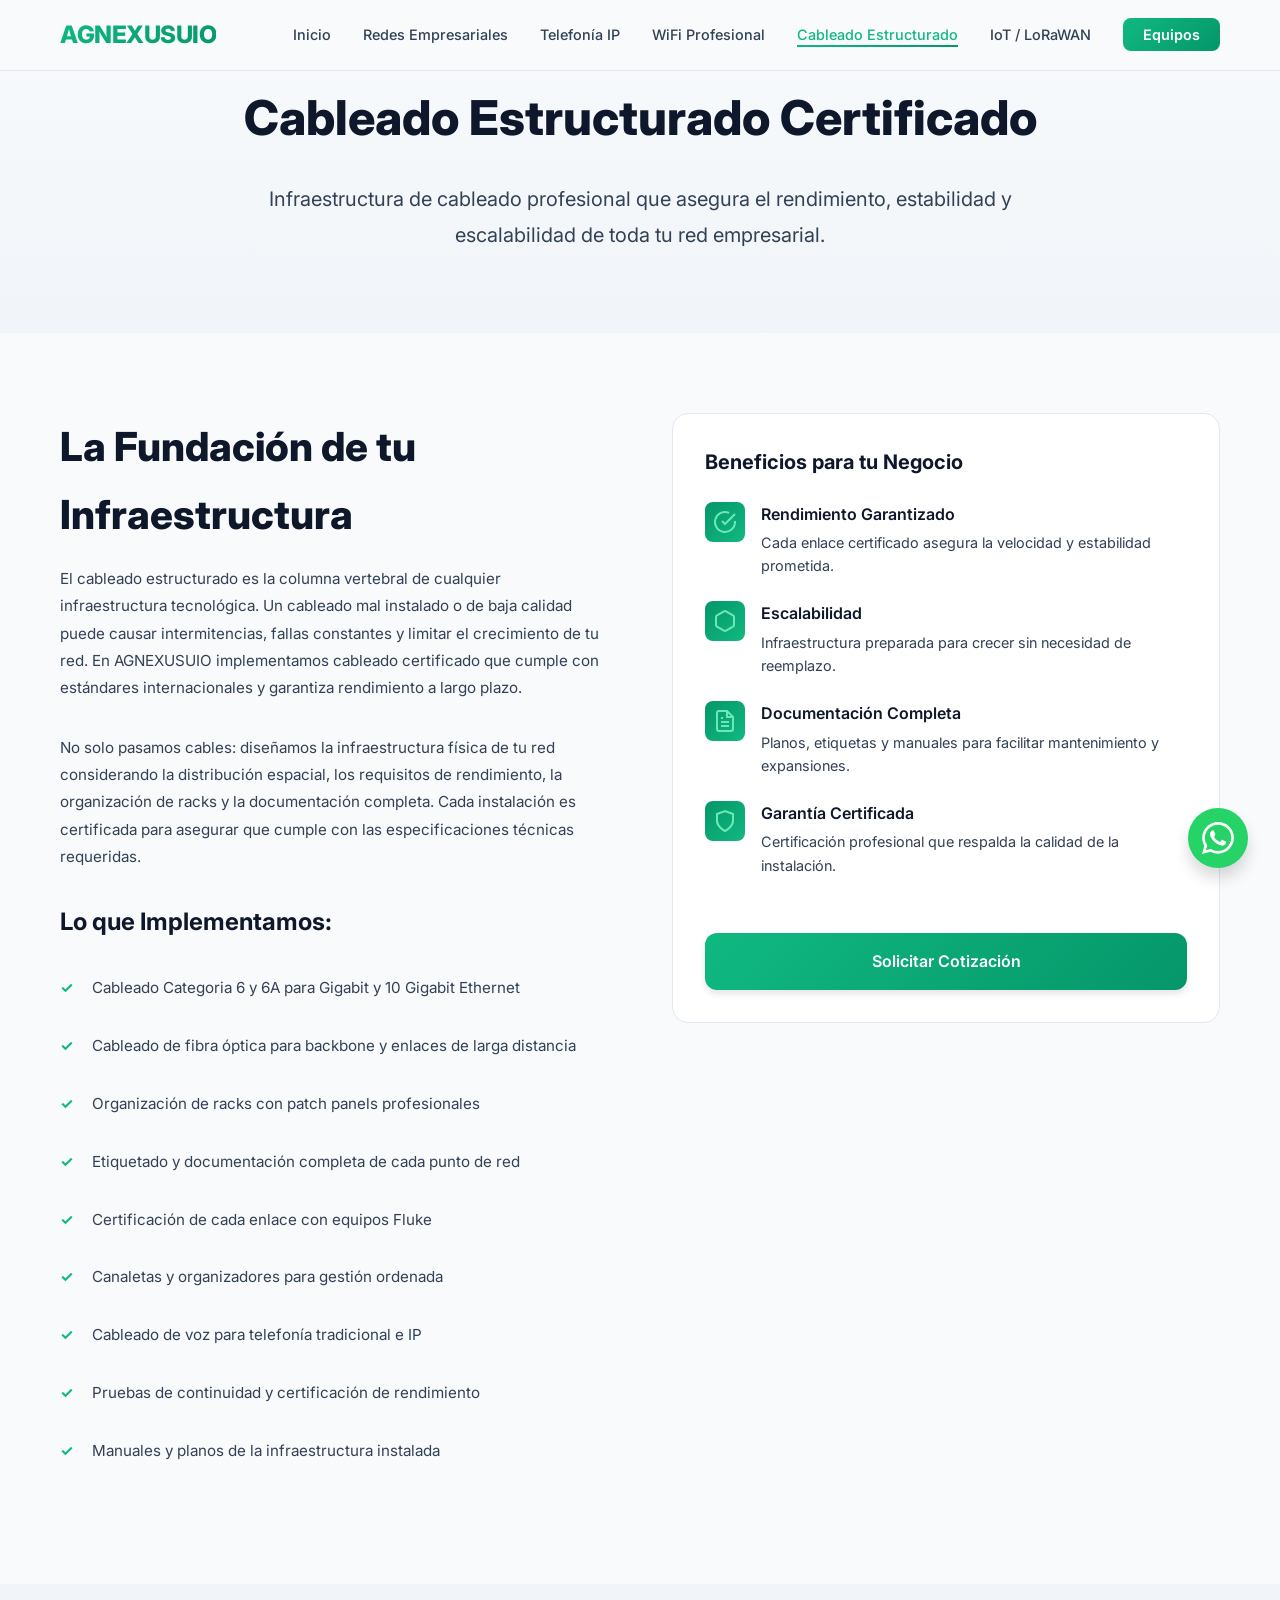
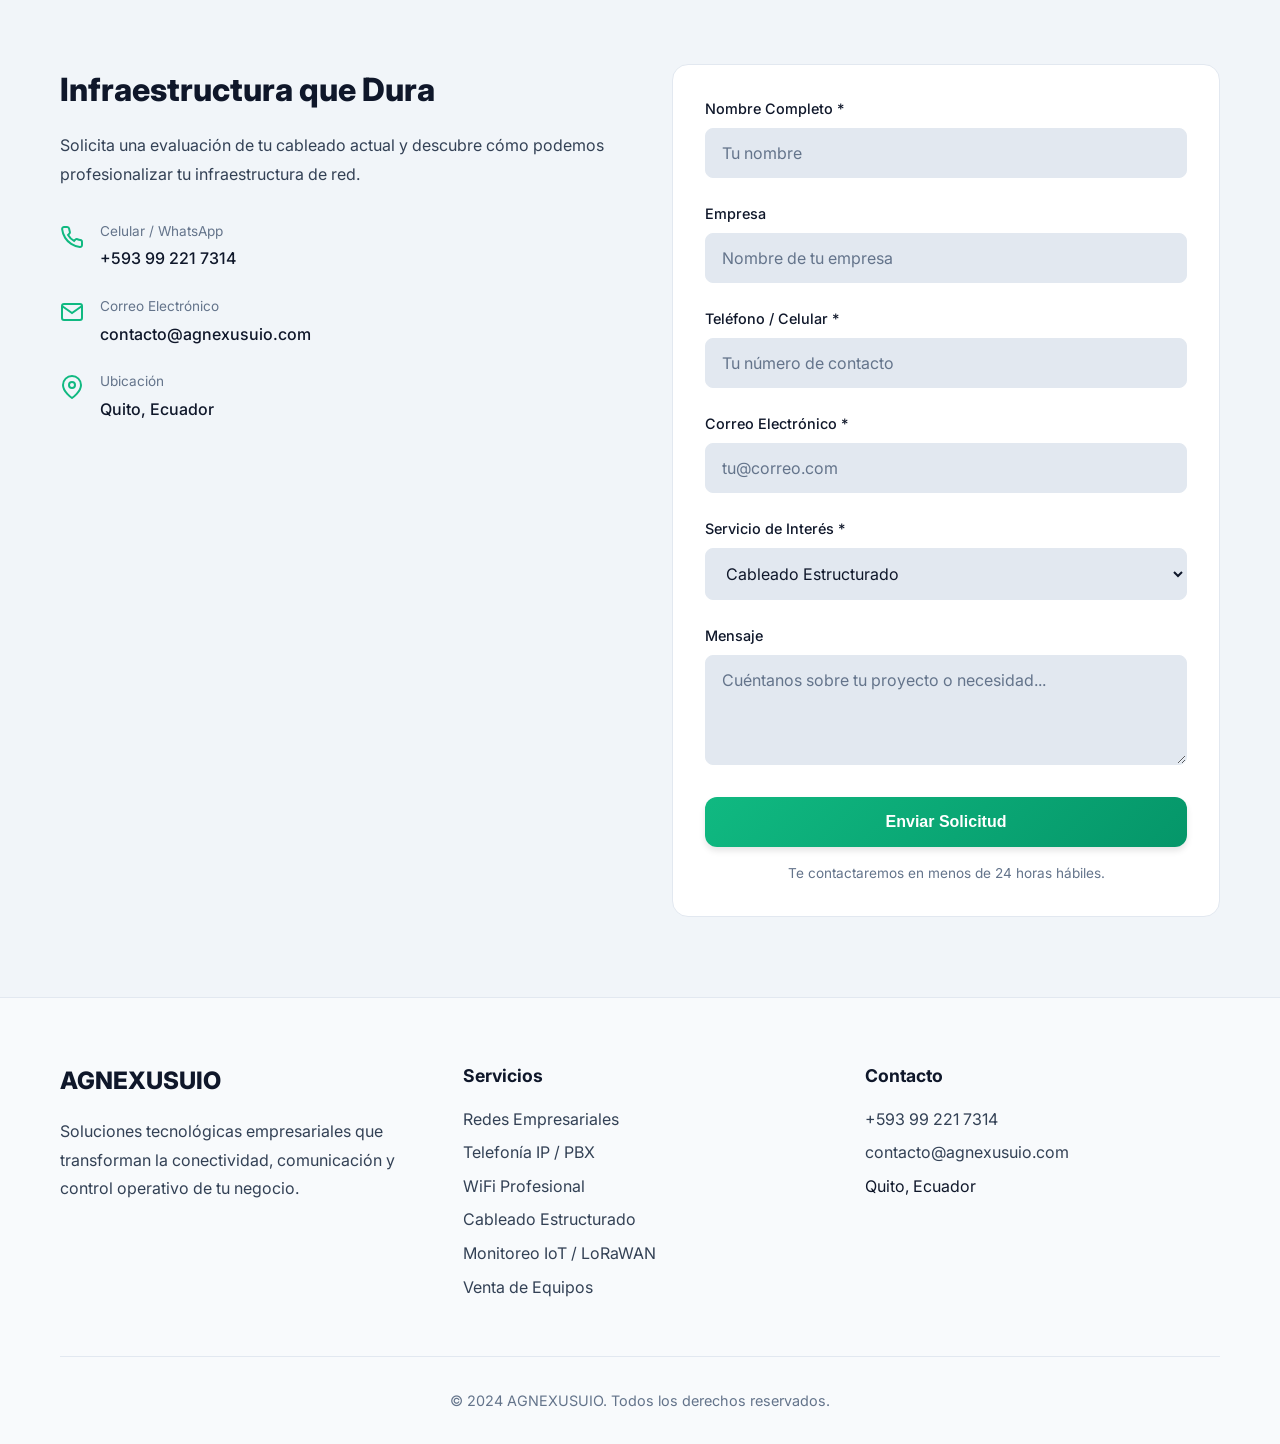
==== commit f66b1697: "Add files via upload" ====
--- a/cableado.html
+++ b/cableado.html
@@ -1,262 +1,253 @@
-<!DOCTYPE html>
-<html lang="es">
-<head>
-    <meta charset="UTF-8">
-    <meta name="viewport" content="width=device-width, initial-scale=1.0">
-    <title>Cableado Estructurado - AGNEXUSUIO | Soluciones Tecnológicas en Quito</title>
-    <meta name="description" content="Instalación profesional de cableado estructurado certificado en Quito. Infraestructura de cableado que asegura el rendimiento de tu red empresarial.">
-    <link rel="stylesheet" href="css/styles.css">
-    <link rel="preconnect" href="https://fonts.googleapis.com">
-    <link rel="preconnect" href="https://fonts.gstatic.com" crossorigin>
-    <link href="https://fonts.googleapis.com/css2?family=Inter:wght@300;400;500;600;700;800&display=swap" rel="stylesheet">
-</head>
-<body>
-    <!-- WhatsApp CTA -->
-    <a href="https://wa.me/593992217314?text=Hola,%20me%20interesa%20información%20sobre%20Cableado%20Estructurado" class="whatsapp-float" target="_blank" aria-label="Contactar por WhatsApp">
-        <svg xmlns="http://www.w3.org/2000/svg" width="32" height="32" viewBox="0 0 24 24" fill="white">
-            <path d="M17.472 14.382c-.297-.149-1.758-.867-2.03-.967-.273-.099-.471-.148-.67.15-.197.297-.767.966-.94 1.164-.173.199-.347.223-.644.075-.297-.15-1.255-.463-2.39-1.475-.883-.788-1.48-1.761-1.653-2.059-.173-.297-.018-.458.13-.606.134-.133.298-.347.446-.52.149-.174.198-.298.298-.497.099-.198.05-.371-.025-.52-.075-.149-.669-1.612-.916-2.207-.242-.579-.487-.5-.669-.51-.173-.008-.371-.01-.57-.01-.198 0-.52.074-.792.372-.272.297-1.04 1.016-1.04 2.479 0 1.462 1.065 2.875 1.213 3.074.149.198 2.096 3.2 5.077 4.487.709.306 1.262.489 1.694.625.712.227 1.36.195 1.871.118.571-.085 1.758-.719 2.006-1.413.248-.694.248-1.289.173-1.413-.074-.124-.272-.198-.57-.347m-5.421 7.403h-.004a9.87 9.87 0 01-5.031-1.378l-.361-.214-3.741.982.998-3.648-.235-.374a9.86 9.86 0 01-1.51-5.26c.001-5.45 4.436-9.884 9.888-9.884 2.64 0 5.122 1.03 6.988 2.898a9.825 9.825 0 012.893 6.994c-.003 5.45-4.437 9.884-9.885 9.884m8.413-18.297A11.815 11.815 0 0012.05 0C5.495 0 .16 5.335.157 11.892c0 2.096.547 4.142 1.588 5.945L.057 24l6.305-1.654a11.882 11.882 0 005.683 1.448h.005c6.554 0 11.89-5.335 11.893-11.893a11.821 11.821 0 00-3.48-8.413z"/>
-        </svg>
-    </a>
-
-    <!-- Header -->
-    <header class="header">
-        <nav class="nav">
-            <div class="nav-container">
-                <a href="index.html" class="logo">AGNEXUSUIO</a>
-                <button class="mobile-menu-btn" aria-label="Abrir menú">
-                    <span></span>
-                    <span></span>
-                    <span></span>
-                </button>
-                <ul class="nav-menu">
-                    <li><a href="index.html" class="nav-link">Inicio</a></li>
-                    <li><a href="redes.html" class="nav-link">Redes Empresariales</a></li>
-                    <li><a href="telefonia.html" class="nav-link">Telefonía IP</a></li>
-                    <li><a href="wifi.html" class="nav-link">WiFi Profesional</a></li>
-                    <li><a href="cableado.html" class="nav-link active">Cableado Estructurado</a></li>
-                    <li><a href="iot.html" class="nav-link">IoT / LoRaWAN</a></li>
-                    <li><a href="equipos.html" class="nav-link nav-cta">Equipos</a></li>
-                </ul>
-            </div>
-        </nav>
-    </header>
-
-    <!-- Service Hero -->
-    <section class="service-hero service-page">
-        <div class="container">
-            <div class="service-hero-content">
-                <h1 class="service-hero-title">Cableado Estructurado Certificado</h1>
-                <p class="service-hero-subtitle">Infraestructura de cableado profesional que asegura el rendimiento, estabilidad y escalabilidad de toda tu red empresarial.</p>
-            </div>
-        </div>
-    </section>
-
-    <section class="service-visual" aria-label="Visual corporativo de cableado estructurado">
-        <div class="container">
-            <figure class="service-visual-card">
-                <img src="https://source.unsplash.com/1600x900/?cabling,technician,rack,person" alt="Tecnico realizando instalacion de cableado estructurado en rack" loading="lazy">
-                <figcaption>Construimos la base fisica de tu conectividad con cableado certificado y documentado.</figcaption>
-            </figure>
-        </div>
-    </section>
-
-    <!-- Service Details -->
-    <section class="service-details">
-        <div class="container">
-            <div class="service-details-grid">
-                <div class="service-description">
-                    <h2 class="section-title">La Fundación de tu Infraestructura</h2>
-                    <p style="color: var(--text-secondary); line-height: 1.8; margin-bottom: 2rem;">
-                        El cableado estructurado es la columna vertebral de cualquier infraestructura tecnológica. Un cableado mal instalado o de baja calidad puede causar intermitencias, fallas constantes y limitar el crecimiento de tu red. En AGNEXUSUIO implementamos cableado certificado que cumple con estándares internacionales y garantiza rendimiento a largo plazo.
-                    </p>
-                    <p style="color: var(--text-secondary); line-height: 1.8; margin-bottom: 2rem;">
-                        No solo pasamos cables: diseñamos la infraestructura física de tu red considerando la distribución espacial, los requisitos de rendimiento, la organización de racks y la documentación completa. Cada instalación es certificada para asegurar que cumple con las especificaciones técnicas requeridas.
-                    </p>
-                    <h3 style="font-size: 1.5rem; font-weight: 700; margin-bottom: 1rem; color: var(--text-primary);">Lo que Implementamos:</h3>
-                    <ul class="service-features">
-                        <li>Cableado Categoria 6 y 6A para Gigabit y 10 Gigabit Ethernet</li>
-                        <li>Cableado de fibra óptica para backbone y enlaces de larga distancia</li>
-                        <li>Organización de racks con patch panels profesionales</li>
-                        <li>Etiquetado y documentación completa de cada punto de red</li>
-                        <li>Certificación de cada enlace con equipos Fluke</li>
-                        <li>Canaletas y organizadores para gestión ordenada</li>
-                        <li>Cableado de voz para telefonía tradicional e IP</li>
-                        <li>Pruebas de continuidad y certificación de rendimiento</li>
-                        <li>Manuales y planos de la infraestructura instalada</li>
-                    </ul>
-                </div>
-                <div class="service-benefits">
-                    <h3>Beneficios para tu Negocio</h3>
-                    <div class="benefit-item">
-                        <div class="benefit-icon">
-                            <svg xmlns="http://www.w3.org/2000/svg" width="24" height="24" viewBox="0 0 24 24" fill="none" stroke="currentColor" stroke-width="2">
-                                <path d="M22 11.08V12a10 10 0 1 1-5.93-9.14"/>
-                                <polyline points="22 4 12 14.01 9 11.01"/>
-                            </svg>
-                        </div>
-                        <div class="benefit-content">
-                            <h4>Rendimiento Garantizado</h4>
-                            <p>Cada enlace certificado asegura la velocidad y estabilidad prometida.</p>
-                        </div>
-                    </div>
-                    <div class="benefit-item">
-                        <div class="benefit-icon">
-                            <svg xmlns="http://www.w3.org/2000/svg" width="24" height="24" viewBox="0 0 24 24" fill="none" stroke="currentColor" stroke-width="2">
-                                <path d="M21 16V8a2 2 0 0 0-1-1.73l-7-4a2 2 0 0 0-2 0l-7 4A2 2 0 0 0 3 8v8a2 2 0 0 0 1 1.73l7 4a2 2 0 0 0 2 0l7-4A2 2 0 0 0 21 16z"/>
-                            </svg>
-                        </div>
-                        <div class="benefit-content">
-                            <h4>Escalabilidad</h4>
-                            <p>Infraestructura preparada para crecer sin necesidad de reemplazo.</p>
-                        </div>
-                    </div>
-                    <div class="benefit-item">
-                        <div class="benefit-icon">
-                            <svg xmlns="http://www.w3.org/2000/svg" width="24" height="24" viewBox="0 0 24 24" fill="none" stroke="currentColor" stroke-width="2">
-                                <path d="M14 2H6a2 2 0 0 0-2 2v16a2 2 0 0 0 2 2h12a2 2 0 0 0 2-2V8z"/>
-                                <polyline points="14 2 14 8 20 8"/>
-                                <line x1="16" y1="13" x2="8" y2="13"/>
-                                <line x1="16" y1="17" x2="8" y2="17"/>
-                                <polyline points="10 9 9 9 8 9"/>
-                            </svg>
-                        </div>
-                        <div class="benefit-content">
-                            <h4>Documentación Completa</h4>
-                            <p>Planos, etiquetas y manuales para facilitar mantenimiento y expansiones.</p>
-                        </div>
-                    </div>
-                    <div class="benefit-item">
-                        <div class="benefit-icon">
-                            <svg xmlns="http://www.w3.org/2000/svg" width="24" height="24" viewBox="0 0 24 24" fill="none" stroke="currentColor" stroke-width="2">
-                                <path d="M12 22s8-4 8-10V5l-8-3-8 3v7c0 6 8 10 8 10z"/>
-                            </svg>
-                        </div>
-                        <div class="benefit-content">
-                            <h4>Garantía Certificada</h4>
-                            <p>Certificación profesional que respalda la calidad de la instalación.</p>
-                        </div>
-                    </div>
-                    <a href="#contacto" class="btn btn-primary btn-full" style="margin-top: 2rem;">Solicitar Cotización</a>
-                </div>
-            </div>
-        </div>
-    </section>
-
-    <!-- Contact Section -->
-    <section id="contacto" class="contact">
-        <div class="container">
-            <div class="contact-grid">
-                <div class="contact-info">
-                    <h2 class="contact-title">Infraestructura que Dura</h2>
-                    <p class="contact-subtitle">Solicita una evaluación de tu cableado actual y descubre cómo podemos profesionalizar tu infraestructura de red.</p>
-                    <div class="contact-details">
-                        <div class="contact-item">
-                            <svg xmlns="http://www.w3.org/2000/svg" width="24" height="24" viewBox="0 0 24 24" fill="none" stroke="currentColor" stroke-width="2">
-                                <path d="M22 16.92v3a2 2 0 0 1-2.18 2 19.79 19.79 0 0 1-8.63-3.07 19.5 19.5 0 0 1-6-6 19.79 19.79 0 0 1-3.07-8.67A2 2 0 0 1 4.11 2h3a2 2 0 0 1 2 1.72 12.84 12.84 0 0 0 .7 2.81 2 2 0 0 1-.45 2.11L8.09 9.91a16 16 0 0 0 6 6l1.27-1.27a2 2 0 0 1 2.11-.45 12.84 12.84 0 0 0 2.81.7A2 2 0 0 1 22 16.92z"/>
-                            </svg>
-                            <div>
-                                <span class="contact-label">Celular / WhatsApp</span>
-                                <a href="https://wa.me/593992217314" class="contact-value" target="_blank">+593 99 221 7314</a>
-                            </div>
-                        </div>
-                        <div class="contact-item">
-                            <svg xmlns="http://www.w3.org/2000/svg" width="24" height="24" viewBox="0 0 24 24" fill="none" stroke="currentColor" stroke-width="2">
-                                <path d="M4 4h16c1.1 0 2 .9 2 2v12c0 1.1-.9 2-2 2H4c-1.1 0-2-.9-2-2V6c0-1.1.9-2 2-2z"/>
-                                <polyline points="22,6 12,13 2,6"/>
-                            </svg>
-                            <div>
-                                <span class="contact-label">Correo Electrónico</span>
-                                <a href="mailto:contacto@agnexusuio.com" class="contact-value">contacto@agnexusuio.com</a>
-                            </div>
-                        </div>
-                        <div class="contact-item">
-                            <svg xmlns="http://www.w3.org/2000/svg" width="24" height="24" viewBox="0 0 24 24" fill="none" stroke="currentColor" stroke-width="2">
-                                <path d="M21 10c0 7-9 13-9 13s-9-6-9-13a9 9 0 0 1 18 0z"/>
-                                <circle cx="12" cy="10" r="3"/>
-                            </svg>
-                            <div>
-                                <span class="contact-label">Ubicación</span>
-                                <span class="contact-value">Quito, Ecuador</span>
-                            </div>
-                        </div>
-                    </div>
-                </div>
-                <div class="contact-form-wrapper">
-                    <form class="contact-form" id="leadForm">
-                        <div class="form-group">
-                            <label for="name">Nombre Completo *</label>
-                            <input type="text" id="name" name="name" required placeholder="Tu nombre">
-                        </div>
-                        <div class="form-group">
-                            <label for="company">Empresa</label>
-                            <input type="text" id="company" name="company" placeholder="Nombre de tu empresa">
-                        </div>
-                        <div class="form-group">
-                            <label for="phone">Teléfono / Celular *</label>
-                            <input type="tel" id="phone" name="phone" required placeholder="Tu número de contacto">
-                        </div>
-                        <div class="form-group">
-                            <label for="email">Correo Electrónico *</label>
-                            <input type="email" id="email" name="email" required placeholder="tu@correo.com">
-                        </div>
-                        <div class="form-group">
-                            <label for="service">Servicio de Interés *</label>
-                            <select id="service" name="service" required>
-                                <option value="redes">Redes Empresariales</option>
-                                <option value="telefonia">Telefonía IP / PBX</option>
-                                <option value="wifi">WiFi Profesional</option>
-                                <option value="cableado" selected>Cableado Estructurado</option>
-                                <option value="iot">Monitoreo IoT / LoRaWAN</option>
-                                <option value="equipos">Venta de Equipos</option>
-                                <option value="otro">Otro</option>
-                            </select>
-                        </div>
-                        <div class="form-group">
-                            <label for="message">Mensaje</label>
-                            <textarea id="message" name="message" rows="4" placeholder="Cuéntanos sobre tu proyecto o necesidad..."></textarea>
-                        </div>
-                        <button type="submit" class="btn btn-primary btn-full">Enviar Solicitud</button>
-                        <p class="form-notice">Te contactaremos en menos de 24 horas hábiles.</p>
-                    </form>
-                </div>
-            </div>
-        </div>
-    </section>
-
-    <!-- Footer -->
-    <footer class="footer">
-        <div class="container">
-            <div class="footer-content">
-                <div class="footer-brand">
-                    <h3>AGNEXUSUIO</h3>
-                    <p>Soluciones tecnológicas empresariales que transforman la conectividad, comunicación y control operativo de tu negocio.</p>
-                </div>
-                <div class="footer-links">
-                    <h4>Servicios</h4>
-                    <ul>
-                        <li><a href="redes.html">Redes Empresariales</a></li>
-                        <li><a href="telefonia.html">Telefonía IP / PBX</a></li>
-                        <li><a href="wifi.html">WiFi Profesional</a></li>
-                        <li><a href="cableado.html">Cableado Estructurado</a></li>
-                        <li><a href="iot.html">Monitoreo IoT / LoRaWAN</a></li>
-                        <li><a href="equipos.html">Venta de Equipos</a></li>
-                    </ul>
-                </div>
-                <div class="footer-contact">
-                    <h4>Contacto</h4>
-                    <ul>
-                        <li><a href="https://wa.me/593992217314" target="_blank">+593 99 221 7314</a></li>
-                        <li><a href="mailto:contacto@agnexusuio.com">contacto@agnexusuio.com</a></li>
-                        <li>Quito, Ecuador</li>
-                    </ul>
-                </div>
-            </div>
-            <div class="footer-bottom">
-                <p>&copy; 2024 AGNEXUSUIO. Todos los derechos reservados.</p>
-            </div>
-        </div>
-    </footer>
-
-    <script src="js/main.js"></script>
-</body>
-</html>
+<!DOCTYPE html>
+<html lang="es">
+<head>
+    <meta charset="UTF-8">
+    <meta name="viewport" content="width=device-width, initial-scale=1.0">
+    <title>Cableado Estructurado - AGNEXUSUIO | Soluciones Tecnológicas en Quito</title>
+    <meta name="description" content="Instalación profesional de cableado estructurado certificado en Quito. Infraestructura de cableado que asegura el rendimiento de tu red empresarial.">
+    <link rel="stylesheet" href="css/styles.css">
+    <link rel="preconnect" href="https://fonts.googleapis.com">
+    <link rel="preconnect" href="https://fonts.gstatic.com" crossorigin>
+    <link href="https://fonts.googleapis.com/css2?family=Inter:wght@300;400;500;600;700;800&display=swap" rel="stylesheet">
+</head>
+<body>
+    <!-- WhatsApp CTA -->
+    <a href="https://wa.me/593992217314?text=Hola,%20me%20interesa%20información%20sobre%20Cableado%20Estructurado" class="whatsapp-float" target="_blank" aria-label="Contactar por WhatsApp">
+        <svg xmlns="http://www.w3.org/2000/svg" width="32" height="32" viewBox="0 0 24 24" fill="white">
+            <path d="M17.472 14.382c-.297-.149-1.758-.867-2.03-.967-.273-.099-.471-.148-.67.15-.197.297-.767.966-.94 1.164-.173.199-.347.223-.644.075-.297-.15-1.255-.463-2.39-1.475-.883-.788-1.48-1.761-1.653-2.059-.173-.297-.018-.458.13-.606.134-.133.298-.347.446-.52.149-.174.198-.298.298-.497.099-.198.05-.371-.025-.52-.075-.149-.669-1.612-.916-2.207-.242-.579-.487-.5-.669-.51-.173-.008-.371-.01-.57-.01-.198 0-.52.074-.792.372-.272.297-1.04 1.016-1.04 2.479 0 1.462 1.065 2.875 1.213 3.074.149.198 2.096 3.2 5.077 4.487.709.306 1.262.489 1.694.625.712.227 1.36.195 1.871.118.571-.085 1.758-.719 2.006-1.413.248-.694.248-1.289.173-1.413-.074-.124-.272-.198-.57-.347m-5.421 7.403h-.004a9.87 9.87 0 01-5.031-1.378l-.361-.214-3.741.982.998-3.648-.235-.374a9.86 9.86 0 01-1.51-5.26c.001-5.45 4.436-9.884 9.888-9.884 2.64 0 5.122 1.03 6.988 2.898a9.825 9.825 0 012.893 6.994c-.003 5.45-4.437 9.884-9.885 9.884m8.413-18.297A11.815 11.815 0 0012.05 0C5.495 0 .16 5.335.157 11.892c0 2.096.547 4.142 1.588 5.945L.057 24l6.305-1.654a11.882 11.882 0 005.683 1.448h.005c6.554 0 11.89-5.335 11.893-11.893a11.821 11.821 0 00-3.48-8.413z"/>
+        </svg>
+    </a>
+
+    <!-- Header -->
+    <header class="header">
+        <nav class="nav">
+            <div class="nav-container">
+                <a href="index.html" class="logo">AGNEXUSUIO</a>
+                <button class="mobile-menu-btn" aria-label="Abrir menú">
+                    <span></span>
+                    <span></span>
+                    <span></span>
+                </button>
+                <ul class="nav-menu">
+                    <li><a href="index.html" class="nav-link">Inicio</a></li>
+                    <li><a href="redes.html" class="nav-link">Redes Empresariales</a></li>
+                    <li><a href="telefonia.html" class="nav-link">Telefonía IP</a></li>
+                    <li><a href="wifi.html" class="nav-link">WiFi Profesional</a></li>
+                    <li><a href="cableado.html" class="nav-link active">Cableado Estructurado</a></li>
+                    <li><a href="iot.html" class="nav-link">IoT / LoRaWAN</a></li>
+                    <li><a href="equipos.html" class="nav-link nav-cta">Equipos</a></li>
+                </ul>
+            </div>
+        </nav>
+    </header>
+
+    <!-- Service Hero -->
+    <section class="service-hero service-page">
+        <div class="container">
+            <div class="service-hero-content">
+                <h1 class="service-hero-title">Cableado Estructurado Certificado</h1>
+                <p class="service-hero-subtitle">Infraestructura de cableado profesional que asegura el rendimiento, estabilidad y escalabilidad de toda tu red empresarial.</p>
+            </div>
+        </div>
+    </section>
+
+    <!-- Service Details -->
+    <section class="service-details">
+        <div class="container">
+            <div class="service-details-grid">
+                <div class="service-description">
+                    <h2 class="section-title">La Fundación de tu Infraestructura</h2>
+                    <p style="color: var(--text-secondary); line-height: 1.8; margin-bottom: 2rem;">
+                        El cableado estructurado es la columna vertebral de cualquier infraestructura tecnológica. Un cableado mal instalado o de baja calidad puede causar intermitencias, fallas constantes y limitar el crecimiento de tu red. En AGNEXUSUIO implementamos cableado certificado que cumple con estándares internacionales y garantiza rendimiento a largo plazo.
+                    </p>
+                    <p style="color: var(--text-secondary); line-height: 1.8; margin-bottom: 2rem;">
+                        No solo pasamos cables: diseñamos la infraestructura física de tu red considerando la distribución espacial, los requisitos de rendimiento, la organización de racks y la documentación completa. Cada instalación es certificada para asegurar que cumple con las especificaciones técnicas requeridas.
+                    </p>
+                    <h3 style="font-size: 1.5rem; font-weight: 700; margin-bottom: 1rem; color: var(--text-primary);">Lo que Implementamos:</h3>
+                    <ul class="service-features">
+                        <li>Cableado Categoria 6 y 6A para Gigabit y 10 Gigabit Ethernet</li>
+                        <li>Cableado de fibra óptica para backbone y enlaces de larga distancia</li>
+                        <li>Organización de racks con patch panels profesionales</li>
+                        <li>Etiquetado y documentación completa de cada punto de red</li>
+                        <li>Certificación de cada enlace con equipos Fluke</li>
+                        <li>Canaletas y organizadores para gestión ordenada</li>
+                        <li>Cableado de voz para telefonía tradicional e IP</li>
+                        <li>Pruebas de continuidad y certificación de rendimiento</li>
+                        <li>Manuales y planos de la infraestructura instalada</li>
+                    </ul>
+                </div>
+                <div class="service-benefits">
+                    <h3>Beneficios para tu Negocio</h3>
+                    <div class="benefit-item">
+                        <div class="benefit-icon">
+                            <svg xmlns="http://www.w3.org/2000/svg" width="24" height="24" viewBox="0 0 24 24" fill="none" stroke="currentColor" stroke-width="2">
+                                <path d="M22 11.08V12a10 10 0 1 1-5.93-9.14"/>
+                                <polyline points="22 4 12 14.01 9 11.01"/>
+                            </svg>
+                        </div>
+                        <div class="benefit-content">
+                            <h4>Rendimiento Garantizado</h4>
+                            <p>Cada enlace certificado asegura la velocidad y estabilidad prometida.</p>
+                        </div>
+                    </div>
+                    <div class="benefit-item">
+                        <div class="benefit-icon">
+                            <svg xmlns="http://www.w3.org/2000/svg" width="24" height="24" viewBox="0 0 24 24" fill="none" stroke="currentColor" stroke-width="2">
+                                <path d="M21 16V8a2 2 0 0 0-1-1.73l-7-4a2 2 0 0 0-2 0l-7 4A2 2 0 0 0 3 8v8a2 2 0 0 0 1 1.73l7 4a2 2 0 0 0 2 0l7-4A2 2 0 0 0 21 16z"/>
+                            </svg>
+                        </div>
+                        <div class="benefit-content">
+                            <h4>Escalabilidad</h4>
+                            <p>Infraestructura preparada para crecer sin necesidad de reemplazo.</p>
+                        </div>
+                    </div>
+                    <div class="benefit-item">
+                        <div class="benefit-icon">
+                            <svg xmlns="http://www.w3.org/2000/svg" width="24" height="24" viewBox="0 0 24 24" fill="none" stroke="currentColor" stroke-width="2">
+                                <path d="M14 2H6a2 2 0 0 0-2 2v16a2 2 0 0 0 2 2h12a2 2 0 0 0 2-2V8z"/>
+                                <polyline points="14 2 14 8 20 8"/>
+                                <line x1="16" y1="13" x2="8" y2="13"/>
+                                <line x1="16" y1="17" x2="8" y2="17"/>
+                                <polyline points="10 9 9 9 8 9"/>
+                            </svg>
+                        </div>
+                        <div class="benefit-content">
+                            <h4>Documentación Completa</h4>
+                            <p>Planos, etiquetas y manuales para facilitar mantenimiento y expansiones.</p>
+                        </div>
+                    </div>
+                    <div class="benefit-item">
+                        <div class="benefit-icon">
+                            <svg xmlns="http://www.w3.org/2000/svg" width="24" height="24" viewBox="0 0 24 24" fill="none" stroke="currentColor" stroke-width="2">
+                                <path d="M12 22s8-4 8-10V5l-8-3-8 3v7c0 6 8 10 8 10z"/>
+                            </svg>
+                        </div>
+                        <div class="benefit-content">
+                            <h4>Garantía Certificada</h4>
+                            <p>Certificación profesional que respalda la calidad de la instalación.</p>
+                        </div>
+                    </div>
+                    <a href="#contacto" class="btn btn-primary btn-full" style="margin-top: 2rem;">Solicitar Cotización</a>
+                </div>
+            </div>
+        </div>
+    </section>
+
+    <!-- Contact Section -->
+    <section id="contacto" class="contact">
+        <div class="container">
+            <div class="contact-grid">
+                <div class="contact-info">
+                    <h2 class="contact-title">Infraestructura que Dura</h2>
+                    <p class="contact-subtitle">Solicita una evaluación de tu cableado actual y descubre cómo podemos profesionalizar tu infraestructura de red.</p>
+                    <div class="contact-details">
+                        <div class="contact-item">
+                            <svg xmlns="http://www.w3.org/2000/svg" width="24" height="24" viewBox="0 0 24 24" fill="none" stroke="currentColor" stroke-width="2">
+                                <path d="M22 16.92v3a2 2 0 0 1-2.18 2 19.79 19.79 0 0 1-8.63-3.07 19.5 19.5 0 0 1-6-6 19.79 19.79 0 0 1-3.07-8.67A2 2 0 0 1 4.11 2h3a2 2 0 0 1 2 1.72 12.84 12.84 0 0 0 .7 2.81 2 2 0 0 1-.45 2.11L8.09 9.91a16 16 0 0 0 6 6l1.27-1.27a2 2 0 0 1 2.11-.45 12.84 12.84 0 0 0 2.81.7A2 2 0 0 1 22 16.92z"/>
+                            </svg>
+                            <div>
+                                <span class="contact-label">Celular / WhatsApp</span>
+                                <a href="https://wa.me/593992217314" class="contact-value" target="_blank">+593 99 221 7314</a>
+                            </div>
+                        </div>
+                        <div class="contact-item">
+                            <svg xmlns="http://www.w3.org/2000/svg" width="24" height="24" viewBox="0 0 24 24" fill="none" stroke="currentColor" stroke-width="2">
+                                <path d="M4 4h16c1.1 0 2 .9 2 2v12c0 1.1-.9 2-2 2H4c-1.1 0-2-.9-2-2V6c0-1.1.9-2 2-2z"/>
+                                <polyline points="22,6 12,13 2,6"/>
+                            </svg>
+                            <div>
+                                <span class="contact-label">Correo Electrónico</span>
+                                <a href="mailto:contacto@agnexusuio.com" class="contact-value">contacto@agnexusuio.com</a>
+                            </div>
+                        </div>
+                        <div class="contact-item">
+                            <svg xmlns="http://www.w3.org/2000/svg" width="24" height="24" viewBox="0 0 24 24" fill="none" stroke="currentColor" stroke-width="2">
+                                <path d="M21 10c0 7-9 13-9 13s-9-6-9-13a9 9 0 0 1 18 0z"/>
+                                <circle cx="12" cy="10" r="3"/>
+                            </svg>
+                            <div>
+                                <span class="contact-label">Ubicación</span>
+                                <span class="contact-value">Quito, Ecuador</span>
+                            </div>
+                        </div>
+                    </div>
+                </div>
+                <div class="contact-form-wrapper">
+                    <form class="contact-form" id="leadForm">
+                        <div class="form-group">
+                            <label for="name">Nombre Completo *</label>
+                            <input type="text" id="name" name="name" required placeholder="Tu nombre">
+                        </div>
+                        <div class="form-group">
+                            <label for="company">Empresa</label>
+                            <input type="text" id="company" name="company" placeholder="Nombre de tu empresa">
+                        </div>
+                        <div class="form-group">
+                            <label for="phone">Teléfono / Celular *</label>
+                            <input type="tel" id="phone" name="phone" required placeholder="Tu número de contacto">
+                        </div>
+                        <div class="form-group">
+                            <label for="email">Correo Electrónico *</label>
+                            <input type="email" id="email" name="email" required placeholder="tu@correo.com">
+                        </div>
+                        <div class="form-group">
+                            <label for="service">Servicio de Interés *</label>
+                            <select id="service" name="service" required>
+                                <option value="redes">Redes Empresariales</option>
+                                <option value="telefonia">Telefonía IP / PBX</option>
+                                <option value="wifi">WiFi Profesional</option>
+                                <option value="cableado" selected>Cableado Estructurado</option>
+                                <option value="iot">Monitoreo IoT / LoRaWAN</option>
+                                <option value="equipos">Venta de Equipos</option>
+                                <option value="otro">Otro</option>
+                            </select>
+                        </div>
+                        <div class="form-group">
+                            <label for="message">Mensaje</label>
+                            <textarea id="message" name="message" rows="4" placeholder="Cuéntanos sobre tu proyecto o necesidad..."></textarea>
+                        </div>
+                        <button type="submit" class="btn btn-primary btn-full">Enviar Solicitud</button>
+                        <p class="form-notice">Te contactaremos en menos de 24 horas hábiles.</p>
+                    </form>
+                </div>
+            </div>
+        </div>
+    </section>
+
+    <!-- Footer -->
+    <footer class="footer">
+        <div class="container">
+            <div class="footer-content">
+                <div class="footer-brand">
+                    <h3>AGNEXUSUIO</h3>
+                    <p>Soluciones tecnológicas empresariales que transforman la conectividad, comunicación y control operativo de tu negocio.</p>
+                </div>
+                <div class="footer-links">
+                    <h4>Servicios</h4>
+                    <ul>
+                        <li><a href="redes.html">Redes Empresariales</a></li>
+                        <li><a href="telefonia.html">Telefonía IP / PBX</a></li>
+                        <li><a href="wifi.html">WiFi Profesional</a></li>
+                        <li><a href="cableado.html">Cableado Estructurado</a></li>
+                        <li><a href="iot.html">Monitoreo IoT / LoRaWAN</a></li>
+                        <li><a href="equipos.html">Venta de Equipos</a></li>
+                    </ul>
+                </div>
+                <div class="footer-contact">
+                    <h4>Contacto</h4>
+                    <ul>
+                        <li><a href="https://wa.me/593992217314" target="_blank">+593 99 221 7314</a></li>
+                        <li><a href="mailto:contacto@agnexusuio.com">contacto@agnexusuio.com</a></li>
+                        <li>Quito, Ecuador</li>
+                    </ul>
+                </div>
+            </div>
+            <div class="footer-bottom">
+                <p>&copy; 2024 AGNEXUSUIO. Todos los derechos reservados.</p>
+            </div>
+        </div>
+    </footer>
+
+    <script src="js/main.js"></script>
+</body>
+</html>
--- a/css/styles.css
+++ b/css/styles.css
@@ -1,1087 +1,1290 @@
-/* Reset and Base Styles */
-* {
-    margin: 0;
-    padding: 0;
-    box-sizing: border-box;
-}
-
-:root {
-    /* Paleta de Colores Principal - Tonos Claros con Verde */
-    --bg-primary: #f8fafc;      /* Blanco muy claro - fondo principal */
-    --bg-secondary: #f1f5f9;    /* Gris muy claro - secciones alternas */
-    --bg-tertiary: #e2e8f0;     /* Gris claro - inputs y elementos interactivos */
-    --bg-card: #ffffff;         /* Blanco puro - tarjetas */
-    
-    /* Tipografía - Sincronizada con fondo para máxima legibilidad */
-    --text-primary: #0f172a;    /* Azul oscuro profundo - títulos y texto principal */
-    --text-secondary: #334155;  /* Azul grisáceo medio - subtítulos y descripciones */
-    --text-muted: #64748b;      /* Gris azulado - texto secundario y labels */
-    
-    /* Acentos Verde - Coherentes con el tema */
-    --accent-primary: #10b981;  /* Verde esmeralda vibrante - acciones principales */
-    --accent-secondary: #34d399; /* Verde claro - hover y estados activos */
-    --accent-hover: #059669;     /* Verde más intenso - hover de botones */
-    --accent-light: #6ee7b7;     /* Verde muy claro - iconos y detalles */
-    
-    /* Colores Funcionales */
-    --border-color: #e2e8f0;     /* Borde sutil - separación visual */
-    --success: #10b981;          /* Verde esmeralda - estados positivos */
-    --error: #ef4444;            /* Rojo - estados negativos */
-    
-    /* Gradientes - Armonizados con la paleta verde */
-    --gradient-primary: linear-gradient(135deg, #10b981 0%, #059669 100%);
-    --gradient-secondary: linear-gradient(135deg, #059669 0%, #10b981 100%);
-    --gradient-hero: linear-gradient(180deg, #f8fafc 0%, #f1f5f9 100%);
-    
-    /* Sombras - Adaptadas al tema claro */
-    --shadow-sm: 0 1px 2px rgba(0, 0, 0, 0.05);
-    --shadow-md: 0 4px 6px rgba(0, 0, 0, 0.1);
-    --shadow-lg: 0 10px 15px rgba(0, 0, 0, 0.15);
-    --shadow-xl: 0 20px 25px rgba(0, 0, 0, 0.2);
-    --shadow-glow: 0 0 20px rgba(16, 185, 129, 0.2);
-}
-
-html {
-    scroll-behavior: smooth;
-}
-
-body {
-    font-family: 'Inter', -apple-system, BlinkMacSystemFont, 'Segoe UI', Roboto, Oxygen, Ubuntu, Cantarell, sans-serif;
-    background-color: var(--bg-primary);
-    color: var(--text-primary);
-    line-height: 1.6;
-    font-size: 16px;
-    -webkit-font-smoothing: antialiased;
-    -moz-osx-font-smoothing: grayscale;
-}
-
-/* Container */
-.container {
-    max-width: 1200px;
-    margin: 0 auto;
-    padding: 0 20px;
-}
-
-/* Header */
-.header {
-    position: fixed;
-    top: 0;
-    left: 0;
-    right: 0;
-    background-color: rgba(248, 250, 252, 0.95);
-    backdrop-filter: blur(10px);
-    border-bottom: 1px solid var(--border-color);
-    z-index: 1000;
-    padding: 1rem 0;
-}
-
-.nav-container {
-    max-width: 1200px;
-    margin: 0 auto;
-    padding: 0 20px;
-    display: flex;
-    justify-content: space-between;
-    align-items: center;
-}
-
-.logo {
-    font-size: 1.5rem;
-    font-weight: 800;
-    color: var(--text-primary);
-    text-decoration: none;
-    letter-spacing: -0.5px;
-}
-
-.nav-menu {
-    display: flex;
-    list-style: none;
-    gap: 2rem;
-    align-items: center;
-}
-
-.nav-link {
-    color: var(--text-secondary);
-    text-decoration: none;
-    font-weight: 500;
-    font-size: 0.9rem;
-    transition: color 0.3s ease;
-    position: relative;
-}
-
-.nav-link:hover,
-.nav-link.active {
-    color: var(--accent-primary);
-}
-
-.nav-link.active::after {
-    content: '';
-    position: absolute;
-    bottom: -4px;
-    left: 0;
-    right: 0;
-    height: 2px;
-    background: var(--gradient-primary);
-}
-
-.nav-cta {
-    background: var(--gradient-primary);
-    color: white !important;
-    padding: 0.5rem 1.25rem;
-    border-radius: 8px;
-    font-weight: 600;
-    transition: transform 0.3s ease, box-shadow 0.3s ease;
-}
-
-.nav-cta:hover {
-    transform: translateY(-2px);
-    box-shadow: var(--shadow-md);
-}
-
-.mobile-menu-btn {
-    display: none;
-    flex-direction: column;
-    gap: 4px;
-    background: none;
-    border: none;
-    cursor: pointer;
-    padding: 8px;
-}
-
-.mobile-menu-btn span {
-    width: 24px;
-    height: 2px;
-    background-color: var(--text-primary);
-    transition: all 0.3s ease;
-}
-
-/* Hero Section */
-.hero {
-    padding: 160px 0 100px;
-    background: var(--gradient-hero);
-    position: relative;
-    overflow: hidden;
-}
-
-.hero::before {
-    content: '';
-    position: absolute;
-    top: 0;
-    left: 50%;
-    transform: translateX(-50%);
-    width: 800px;
-    height: 800px;
-    background: radial-gradient(circle, rgba(59, 130, 246, 0.1) 0%, transparent 70%);
-    pointer-events: none;
-}
-
-.hero-container {
-    max-width: 1200px;
-    margin: 0 auto;
-    padding: 0 20px;
-}
-
-.hero-content {
-    text-align: center;
-    max-width: 900px;
-    margin: 0 auto;
-    position: relative;
-    z-index: 1;
-}
-
-.hero-title {
-    font-size: clamp(2rem, 5vw, 3.5rem);
-    font-weight: 800;
-    line-height: 1.2;
-    margin-bottom: 1.5rem;
-    color: var(--text-primary);
-}
-
-.hero-title .highlight {
-    background: var(--gradient-primary);
-    -webkit-background-clip: text;
-    -webkit-text-fill-color: transparent;
-    background-clip: text;
-}
-
-.hero-subtitle {
-    font-size: 1.125rem;
-    color: var(--text-secondary);
-    margin-bottom: 2.5rem;
-    line-height: 1.8;
-}
-
-.hero-cta {
-    display: flex;
-    gap: 1rem;
-    justify-content: center;
-    flex-wrap: wrap;
-    margin-bottom: 3rem;
-}
-
-.btn {
-    display: inline-flex;
-    align-items: center;
-    justify-content: center;
-    padding: 1rem 2rem;
-    font-size: 1rem;
-    font-weight: 600;
-    border-radius: 12px;
-    text-decoration: none;
-    transition: all 0.3s ease;
-    cursor: pointer;
-    border: none;
-}
-
-.btn-primary {
-    background: var(--gradient-primary);
-    color: white;
-    box-shadow: var(--shadow-md);
-}
-
-.btn-primary:hover {
-    transform: translateY(-2px);
-    box-shadow: var(--shadow-lg);
-}
-
-.btn-secondary {
-    background: var(--bg-tertiary);
-    color: var(--text-primary);
-    border: 1px solid var(--border-color);
-}
-
-.btn-secondary:hover {
-    background: var(--bg-card);
-    border-color: var(--accent-primary);
-}
-
-.btn-full {
-    width: 100%;
-}
-
-.hero-trust {
-    display: flex;
-    gap: 3rem;
-    justify-content: center;
-    flex-wrap: wrap;
-}
-
-.trust-item {
-    display: flex;
-    align-items: center;
-    gap: 0.5rem;
-    color: var(--text-secondary);
-    font-size: 0.9rem;
-}
-
-.trust-item svg {
-    color: var(--accent-primary);
-}
-
-/* Section Styles */
-section {
-    padding: 80px 0;
-}
-
-.section-header {
-    text-align: center;
-    margin-bottom: 4rem;
-}
-
-.section-title {
-    font-size: clamp(1.75rem, 4vw, 2.5rem);
-    font-weight: 800;
-    margin-bottom: 1rem;
-    color: var(--text-primary);
-}
-
-.section-subtitle {
-    font-size: 1.125rem;
-    color: var(--text-secondary);
-    max-width: 600px;
-    margin: 0 auto;
-}
-
-/* Services Section */
-.services {
-    background-color: var(--bg-secondary);
-}
-
-.services-grid {
-    display: grid;
-    grid-template-columns: repeat(auto-fit, minmax(320px, 1fr));
-    gap: 2rem;
-}
-
-.service-card {
-    background: var(--bg-card);
-    border: 1px solid var(--border-color);
-    border-radius: 16px;
-    padding: 2rem;
-    text-decoration: none;
-    transition: all 0.3s ease;
-    display: flex;
-    flex-direction: column;
-}
-
-.service-card:hover {
-    transform: translateY(-8px);
-    border-color: var(--accent-primary);
-    box-shadow: var(--shadow-xl);
-}
-
-.service-icon {
-    width: 64px;
-    height: 64px;
-    background: var(--gradient-secondary);
-    border-radius: 12px;
-    display: flex;
-    align-items: center;
-    justify-content: center;
-    margin-bottom: 1.5rem;
-    color: var(--accent-light);
-}
-
-.service-title {
-    font-size: 1.25rem;
-    font-weight: 700;
-    margin-bottom: 0.75rem;
-    color: var(--text-primary);
-}
-
-.service-description {
-    color: var(--text-secondary);
-    font-size: 0.95rem;
-    line-height: 1.7;
-    margin-bottom: 1.5rem;
-    flex-grow: 1;
-}
-
-.service-link {
-    color: var(--accent-primary);
-    font-weight: 600;
-    font-size: 0.9rem;
-    display: inline-flex;
-    align-items: center;
-    gap: 0.25rem;
-}
-
-.service-card-store {
-    background: linear-gradient(135deg, var(--bg-card) 0%, var(--bg-tertiary) 100%);
-}
-
-/* Differentiators Section */
-.differentiators {
-    background-color: var(--bg-primary);
-}
-
-.differentiators-grid {
-    display: grid;
-    grid-template-columns: repeat(auto-fit, minmax(350px, 1fr));
-    gap: 2rem;
-}
-
-.differentiator-item {
-    background: var(--bg-card);
-    border: 1px solid var(--border-color);
-    border-radius: 16px;
-    padding: 2rem;
-}
-
-.differentiator-highlight {
-    background: linear-gradient(135deg, var(--bg-card) 0%, rgba(59, 130, 246, 0.1) 100%);
-    border-color: var(--accent-primary);
-}
-
-.differentiator-title {
-    font-size: 1.25rem;
-    font-weight: 700;
-    margin-bottom: 1.5rem;
-    color: var(--text-primary);
-}
-
-.differentiator-list {
-    list-style: none;
-}
-
-.differentiator-list li {
-    padding: 0.75rem 0;
-    padding-left: 1.5rem;
-    position: relative;
-    color: var(--text-secondary);
-    font-size: 0.95rem;
-}
-
-.differentiator-list.positive li::before {
-    content: '✓';
-    position: absolute;
-    left: 0;
-    color: var(--success);
-    font-weight: bold;
-}
-
-.differentiator-list.negative li::before {
-    content: '✗';
-    position: absolute;
-    left: 0;
-    color: var(--error);
-    font-weight: bold;
-}
-
-/* Process Section */
-.process {
-    background-color: var(--bg-secondary);
-}
-
-.process-steps {
-    display: grid;
-    grid-template-columns: repeat(auto-fit, minmax(250px, 1fr));
-    gap: 2rem;
-}
-
-.process-step {
-    text-align: center;
-    padding: 2rem;
-}
-
-.step-number {
-    width: 64px;
-    height: 64px;
-    background: var(--gradient-primary);
-    border-radius: 50%;
-    display: flex;
-    align-items: center;
-    justify-content: center;
-    font-size: 1.5rem;
-    font-weight: 800;
-    margin: 0 auto 1.5rem;
-    color: white;
-}
-
-.step-title {
-    font-size: 1.25rem;
-    font-weight: 700;
-    margin-bottom: 0.75rem;
-    color: var(--text-primary);
-}
-
-.step-description {
-    color: var(--text-secondary);
-    font-size: 0.95rem;
-    line-height: 1.7;
-}
-
-/* FAQ Section */
-.faq {
-    background-color: var(--bg-primary);
-}
-
-.faq-list {
-    max-width: 800px;
-    margin: 0 auto;
-}
-
-.faq-item {
-    border-bottom: 1px solid var(--border-color);
-}
-
-.faq-item:last-child {
-    border-bottom: none;
-}
-
-.faq-question {
-    width: 100%;
-    background: none;
-    border: none;
-    padding: 1.5rem 0;
-    text-align: left;
-    font-size: 1.1rem;
-    font-weight: 600;
-    color: var(--text-primary);
-    cursor: pointer;
-    display: flex;
-    justify-content: space-between;
-    align-items: center;
-    gap: 1rem;
-    transition: color 0.3s ease;
-}
-
-.faq-question:hover {
-    color: var(--accent-primary);
-}
-
-.faq-icon {
-    transition: transform 0.3s ease;
-    flex-shrink: 0;
-}
-
-.faq-question[aria-expanded="true"] .faq-icon {
-    transform: rotate(180deg);
-}
-
-.faq-answer {
-    max-height: 0;
-    overflow: hidden;
-    transition: max-height 0.3s ease, padding 0.3s ease;
-}
-
-.faq-answer p {
-    padding-bottom: 1.5rem;
-    color: var(--text-secondary);
-    line-height: 1.8;
-}
-
-.faq-question[aria-expanded="true"] + .faq-answer {
-    max-height: 500px;
-}
-
-/* Contact Section */
-.contact {
-    background-color: var(--bg-secondary);
-}
-
-.contact-grid {
-    display: grid;
-    grid-template-columns: 1fr 1fr;
-    gap: 4rem;
-    align-items: start;
-}
-
-.contact-title {
-    font-size: 2rem;
-    font-weight: 800;
-    margin-bottom: 1rem;
-    color: var(--text-primary);
-}
-
-.contact-subtitle {
-    color: var(--text-secondary);
-    margin-bottom: 2rem;
-    line-height: 1.8;
-}
-
-.contact-details {
-    display: flex;
-    flex-direction: column;
-    gap: 1.5rem;
-}
-
-.contact-item {
-    display: flex;
-    gap: 1rem;
-    align-items: flex-start;
-}
-
-.contact-item svg {
-    color: var(--accent-primary);
-    flex-shrink: 0;
-    margin-top: 0.25rem;
-}
-
-.contact-label {
-    display: block;
-    font-size: 0.85rem;
-    color: var(--text-muted);
-    margin-bottom: 0.25rem;
-}
-
-.contact-value {
-    color: var(--text-primary);
-    text-decoration: none;
-    font-weight: 500;
-    transition: color 0.3s ease;
-}
-
-.contact-value:hover {
-    color: var(--accent-primary);
-}
-
-/* Form Styles */
-.contact-form {
-    background: var(--bg-card);
-    border: 1px solid var(--border-color);
-    border-radius: 16px;
-    padding: 2rem;
-}
-
-.form-group {
-    margin-bottom: 1.5rem;
-}
-
-.form-group label {
-    display: block;
-    margin-bottom: 0.5rem;
-    font-weight: 500;
-    color: var(--text-primary);
-    font-size: 0.9rem;
-}
-
-.form-group input,
-.form-group select,
-.form-group textarea {
-    width: 100%;
-    padding: 0.875rem 1rem;
-    background: var(--bg-tertiary);
-    border: 1px solid var(--border-color);
-    border-radius: 8px;
-    color: var(--text-primary);
-    font-size: 1rem;
-    font-family: inherit;
-    transition: border-color 0.3s ease, box-shadow 0.3s ease;
-}
-
-.form-group input:focus,
-.form-group select:focus,
-.form-group textarea:focus {
-    outline: none;
-    border-color: var(--accent-primary);
-    box-shadow: 0 0 0 3px rgba(59, 130, 246, 0.1);
-}
-
-.form-group input::placeholder,
-.form-group textarea::placeholder {
-    color: var(--text-muted);
-}
-
-.form-group select {
-    cursor: pointer;
-}
-
-.form-group textarea {
-    resize: vertical;
-    min-height: 100px;
-}
-
-.form-notice {
-    text-align: center;
-    font-size: 0.85rem;
-    color: var(--text-muted);
-    margin-top: 1rem;
-}
-
-/* Footer */
-.footer {
-    background-color: var(--bg-primary);
-    border-top: 1px solid var(--border-color);
-    padding: 4rem 0 2rem;
-}
-
-.footer-content {
-    display: grid;
-    grid-template-columns: repeat(auto-fit, minmax(250px, 1fr));
-    gap: 3rem;
-    margin-bottom: 3rem;
-}
-
-.footer-brand h3 {
-    font-size: 1.5rem;
-    font-weight: 800;
-    margin-bottom: 1rem;
-    color: var(--text-primary);
-}
-
-.footer-brand p {
-    color: var(--text-secondary);
-    line-height: 1.8;
-}
-
-.footer-links h4,
-.footer-contact h4 {
-    font-size: 1.1rem;
-    font-weight: 700;
-    margin-bottom: 1rem;
-    color: var(--text-primary);
-}
-
-.footer-links ul,
-.footer-contact ul {
-    list-style: none;
-}
-
-.footer-links li,
-.footer-contact li {
-    margin-bottom: 0.5rem;
-}
-
-.footer-links a,
-.footer-contact a {
-    color: var(--text-secondary);
-    text-decoration: none;
-    transition: color 0.3s ease;
-}
-
-.footer-links a:hover,
-.footer-contact a:hover {
-    color: var(--accent-primary);
-}
-
-.footer-contact li span {
-    color: var(--text-secondary);
-}
-
-.footer-bottom {
-    text-align: center;
-    padding-top: 2rem;
-    border-top: 1px solid var(--border-color);
-    color: var(--text-muted);
-    font-size: 0.9rem;
-}
-
-/* WhatsApp Float */
-.whatsapp-float {
-    position: fixed;
-    bottom: 2rem;
-    right: 2rem;
-    width: 60px;
-    height: 60px;
-    background: #25D366;
-    border-radius: 50%;
-    display: flex;
-    align-items: center;
-    justify-content: center;
-    box-shadow: var(--shadow-lg);
-    z-index: 1000;
-    transition: transform 0.3s ease, box-shadow 0.3s ease;
-}
-
-.whatsapp-float:hover {
-    transform: scale(1.1);
-    box-shadow: var(--shadow-xl);
-}
-
-/* Service Page Styles */
-.service-page {
-    padding-top: 120px;
-}
-
-.service-hero {
-    background: var(--gradient-hero);
-    padding: 80px 0;
-}
-
-.service-hero-content {
-    max-width: 800px;
-    margin: 0 auto;
-    text-align: center;
-}
-
-.service-hero-title {
-    font-size: clamp(2rem, 5vw, 3rem);
-    font-weight: 800;
-    margin-bottom: 1.5rem;
-    color: var(--text-primary);
-}
-
-.service-hero-subtitle {
-    font-size: 1.25rem;
-    color: var(--text-secondary);
-    line-height: 1.8;
-}
-
-.service-visual {
-    padding: 0 0 40px;
-}
-
-.service-visual-card {
-    margin: 0;
-    border-radius: 18px;
-    overflow: hidden;
-    border: 1px solid var(--border-color);
-    background: var(--bg-card);
-    box-shadow: var(--shadow-lg);
-}
-
-.service-visual-card img {
-    width: 100%;
-    height: clamp(260px, 42vw, 420px);
-    display: block;
-    object-fit: cover;
-}
-
-.service-visual-card figcaption {
-    padding: 1rem 1.25rem;
-    color: var(--text-secondary);
-    font-size: 0.95rem;
-    background: linear-gradient(180deg, rgba(248, 250, 252, 0.7), var(--bg-card));
-}
-
-.service-details {
-    padding: 80px 0;
-}
-
-.service-details-grid {
-    display: grid;
-    grid-template-columns: 1fr 1fr;
-    gap: 4rem;
-    align-items: start;
-}
-
-.service-features {
-    list-style: none;
-}
-
-.service-features li {
-    padding: 1rem 0;
-    padding-left: 2rem;
-    position: relative;
-    color: var(--text-secondary);
-    line-height: 1.7;
-}
-
-.service-features li::before {
-    content: '✓';
-    position: absolute;
-    left: 0;
-    color: var(--success);
-    font-weight: bold;
-}
-
-.service-benefits {
-    background: var(--bg-card);
-    border: 1px solid var(--border-color);
-    border-radius: 16px;
-    padding: 2rem;
-}
-
-.service-benefits h3 {
-    font-size: 1.25rem;
-    font-weight: 700;
-    margin-bottom: 1.5rem;
-    color: var(--text-primary);
-}
-
-.benefit-item {
-    display: flex;
-    gap: 1rem;
-    margin-bottom: 1.5rem;
-}
-
-.benefit-item:last-child {
-    margin-bottom: 0;
-}
-
-.benefit-icon {
-    width: 40px;
-    height: 40px;
-    background: var(--gradient-secondary);
-    border-radius: 8px;
-    display: flex;
-    align-items: center;
-    justify-content: center;
-    color: var(--accent-light);
-    flex-shrink: 0;
-}
-
-.benefit-content h4 {
-    font-size: 1rem;
-    font-weight: 600;
-    margin-bottom: 0.25rem;
-    color: var(--text-primary);
-}
-
-.benefit-content p {
-    color: var(--text-secondary);
-    font-size: 0.9rem;
-    line-height: 1.6;
-}
-
-/* Equipment Store Page */
-.store-redirect {
-    min-height: 100vh;
-    display: flex;
-    align-items: center;
-    justify-content: center;
-    background: var(--bg-primary);
-    padding: 2rem;
-}
-
-.store-redirect-content {
-    text-align: center;
-    max-width: 600px;
-}
-
-.store-redirect h1 {
-    font-size: 2.5rem;
-    font-weight: 800;
-    margin-bottom: 1.5rem;
-    color: var(--text-primary);
-}
-
-.store-redirect p {
-    color: var(--text-secondary);
-    margin-bottom: 2rem;
-    line-height: 1.8;
-}
-
-.store-redirect .btn {
-    font-size: 1.125rem;
-    padding: 1.25rem 2.5rem;
-}
-
-/* Responsive Design */
-@media (max-width: 968px) {
-    .contact-grid {
-        grid-template-columns: 1fr;
-        gap: 3rem;
-    }
-
-    .service-details-grid {
-        grid-template-columns: 1fr;
-        gap: 3rem;
-    }
-}
-
-@media (max-width: 768px) {
-    .nav-menu {
-        position: fixed;
-        top: 70px;
-        left: 0;
-        right: 0;
-        background: var(--bg-secondary);
-        flex-direction: column;
-        padding: 2rem;
-        gap: 1rem;
-        transform: translateY(-100%);
-        opacity: 0;
-        visibility: hidden;
-        transition: all 0.3s ease;
-        border-bottom: 1px solid var(--border-color);
-    }
-
-    .nav-menu.active {
-        transform: translateY(0);
-        opacity: 1;
-        visibility: visible;
-    }
-
-    .mobile-menu-btn {
-        display: flex;
-    }
-
-    .hero {
-        padding: 140px 0 80px;
-    }
-
-    .hero-cta {
-        flex-direction: column;
-        align-items: stretch;
-    }
-
-    .hero-trust {
-        flex-direction: column;
-        gap: 1.5rem;
-        align-items: center;
-    }
-
-    .services-grid {
-        grid-template-columns: 1fr;
-    }
-
-    .differentiators-grid {
-        grid-template-columns: 1fr;
-    }
-
-    .process-steps {
-        grid-template-columns: 1fr;
-    }
-
-    .contact-form {
-        padding: 1.5rem;
-    }
-
-    .service-visual {
-        padding-bottom: 24px;
-    }
-
-    .service-visual-card figcaption {
-        font-size: 0.9rem;
-    }
-
-    .footer-content {
-        grid-template-columns: 1fr;
-        gap: 2rem;
-    }
-
-    .whatsapp-float {
-        width: 50px;
-        height: 50px;
-        bottom: 1.5rem;
-        right: 1.5rem;
-    }
-
-    .whatsapp-float svg {
-        width: 24px;
-        height: 24px;
-    }
-}
-
-@media (max-width: 480px) {
-    .container {
-        padding: 0 15px;
-    }
-
-    .hero-title {
-        font-size: 1.75rem;
-    }
-
-    .hero-subtitle {
-        font-size: 1rem;
-    }
-
-    .section-title {
-        font-size: 1.5rem;
-    }
-
-    .service-card {
-        padding: 1.5rem;
-    }
-}
-
-/* Animations */
-@keyframes fadeIn {
-    from {
-        opacity: 0;
-        transform: translateY(20px);
-    }
-    to {
-        opacity: 1;
-        transform: translateY(0);
-    }
-}
-
-.fade-in {
-    animation: fadeIn 0.6s ease forwards;
-}
-
-/* Form Success Message */
-.form-success {
-    background: rgba(16, 185, 129, 0.1);
-    border: 1px solid var(--success);
-    border-radius: 8px;
-    padding: 1rem;
-    color: var(--success);
-    text-align: center;
-    margin-bottom: 1.5rem;
-}
-
-/* Loading State */
-.btn.loading {
-    opacity: 0.7;
-    cursor: not-allowed;
-}
-
-.btn.loading::after {
-    content: '';
-    width: 16px;
-    height: 16px;
-    border: 2px solid white;
-    border-top-color: transparent;
-    border-radius: 50%;
-    margin-left: 0.5rem;
-    animation: spin 0.8s linear infinite;
-}
-
-@keyframes spin {
-    to {
-        transform: rotate(360deg);
-    }
-}
+/* Reset and Base Styles */
+* {
+    margin: 0;
+    padding: 0;
+    box-sizing: border-box;
+}
+
+:root {
+    /* Paleta de Colores Principal - Tonos Claros con Verde Corporativo */
+    --bg-primary: #f8fafc;      /* Blanco muy claro - fondo principal */
+    --bg-secondary: #f1f5f9;    /* Gris muy claro - secciones alternas */
+    --bg-tertiary: #e2e8f0;     /* Gris claro - inputs y elementos interactivos */
+    --bg-card: #ffffff;         /* Blanco puro - tarjetas */
+    --bg-dark: #0f172a;         /* Azul muy oscuro - fondos de contraste */
+    
+    /* Tipografía - Sincronizada con fondo para máxima legibilidad */
+    --text-primary: #0f172a;    /* Azul oscuro profundo - títulos y texto principal */
+    --text-secondary: #334155;  /* Azul grisáceo medio - subtítulos y descripciones */
+    --text-muted: #64748b;      /* Gris azulado - texto secundario y labels */
+    --text-light: #ffffff;      /* Blanco - texto sobre fondos oscuros */
+    
+    /* Acentos Verde Corporativo - Professional y Moderno */
+    --accent-primary: #10b981;  /* Verde esmeralda vibrante - acciones principales */
+    --accent-secondary: #34d399; /* Verde claro - hover y estados activos */
+    --accent-hover: #059669;     /* Verde más intenso - hover de botones */
+    --accent-light: #6ee7b7;     /* Verde muy claro - iconos y detalles */
+    --accent-dark: #047857;      /* Verde oscuro - contrast */
+    
+    /* Colores Secundarios Corporativos */
+    --primary-blue: #0369a1;    /* Azul corporativo */
+    --secondary-blue: #0284c7;  /* Azul secundario */
+    --tertiary-blue: #075985;   /* Azul oscuro */
+    
+    /* Colores Funcionales */
+    --border-color: #e2e8f0;     /* Borde sutil - separación visual */
+    --success: #10b981;          /* Verde esmeralda - estados positivos */
+    --error: #ef4444;            /* Rojo - estados negativos */
+    --warning: #f59e0b;          /* Ámbar - advertencias */
+    
+    /* Gradientes - Armonizados con la paleta verde y azul corporativo */
+    --gradient-primary: linear-gradient(135deg, #10b981 0%, #059669 100%);
+    --gradient-secondary: linear-gradient(135deg, #059669 0%, #10b981 100%);
+    --gradient-hero: linear-gradient(180deg, #f8fafc 0%, #f1f5f9 100%);
+    --gradient-dark: linear-gradient(135deg, #0f172a 0%, #1e293b 100%);
+    --gradient-accent: linear-gradient(135deg, #10b981 0%, #0369a1 100%);
+    --gradient-blue: linear-gradient(135deg, #0284c7 0%, #0369a1 100%);
+    
+    /* Sombras - Adaptadas al tema claro con más profundidad */
+    --shadow-sm: 0 1px 2px rgba(0, 0, 0, 0.05);
+    --shadow-md: 0 4px 6px rgba(0, 0, 0, 0.1);
+    --shadow-lg: 0 10px 15px rgba(0, 0, 0, 0.15);
+    --shadow-xl: 0 20px 25px rgba(0, 0, 0, 0.2);
+    --shadow-2xl: 0 25px 50px rgba(0, 0, 0, 0.25);
+    --shadow-glow: 0 0 20px rgba(16, 185, 129, 0.2);
+    --shadow-glow-blue: 0 0 30px rgba(3, 105, 161, 0.15);
+}
+
+html {
+    scroll-behavior: smooth;
+}
+
+body {
+    font-family: 'Inter', -apple-system, BlinkMacSystemFont, 'Segoe UI', Roboto, Oxygen, Ubuntu, Cantarell, sans-serif;
+    background-color: var(--bg-primary);
+    color: var(--text-primary);
+    line-height: 1.6;
+    font-size: 16px;
+    -webkit-font-smoothing: antialiased;
+    -moz-osx-font-smoothing: grayscale;
+}
+
+/* Container */
+.container {
+    max-width: 1200px;
+    margin: 0 auto;
+    padding: 0 20px;
+}
+
+/* Header */
+.header {
+    position: fixed;
+    top: 0;
+    left: 0;
+    right: 0;
+    background-color: rgba(248, 250, 252, 0.98);
+    backdrop-filter: blur(10px);
+    border-bottom: 1px solid var(--border-color);
+    z-index: 1000;
+    padding: 1rem 0;
+    box-shadow: var(--shadow-sm);
+}
+
+.nav-container {
+    max-width: 1200px;
+    margin: 0 auto;
+    padding: 0 20px;
+    display: flex;
+    justify-content: space-between;
+    align-items: center;
+}
+
+.logo {
+    font-size: 1.5rem;
+    font-weight: 800;
+    background: var(--gradient-primary);
+    -webkit-background-clip: text;
+    -webkit-text-fill-color: transparent;
+    background-clip: text;
+    text-decoration: none;
+    letter-spacing: -0.5px;
+    transition: transform 0.3s ease;
+}
+
+.logo:hover {
+    transform: scale(1.05);
+}
+
+.nav-menu {
+    display: flex;
+    list-style: none;
+    gap: 2rem;
+    align-items: center;
+}
+
+.nav-link {
+    color: var(--text-secondary);
+    text-decoration: none;
+    font-weight: 500;
+    font-size: 0.9rem;
+    transition: color 0.3s ease;
+    position: relative;
+}
+
+.nav-link:hover,
+.nav-link.active {
+    color: var(--accent-primary);
+}
+
+.nav-link.active::after {
+    content: '';
+    position: absolute;
+    bottom: -4px;
+    left: 0;
+    right: 0;
+    height: 2px;
+    background: var(--gradient-primary);
+}
+
+.nav-cta {
+    background: var(--gradient-primary);
+    color: white !important;
+    padding: 0.5rem 1.25rem;
+    border-radius: 8px;
+    font-weight: 600;
+    transition: transform 0.3s ease, box-shadow 0.3s ease;
+}
+
+.nav-cta:hover {
+    transform: translateY(-2px);
+    box-shadow: var(--shadow-md);
+}
+
+.mobile-menu-btn {
+    display: none;
+    flex-direction: column;
+    gap: 4px;
+    background: none;
+    border: none;
+    cursor: pointer;
+    padding: 8px;
+}
+
+.mobile-menu-btn span {
+    width: 24px;
+    height: 2px;
+    background-color: var(--text-primary);
+    transition: all 0.3s ease;
+}
+
+/* Hero Section */
+.hero {
+    padding: 160px 0 100px;
+    background: var(--gradient-hero);
+    position: relative;
+    overflow: hidden;
+    background-attachment: fixed;
+}
+
+.hero::before {
+    content: '';
+    position: absolute;
+    top: 0;
+    left: 50%;
+    transform: translateX(-50%);
+    width: 800px;
+    height: 800px;
+    background: radial-gradient(circle, rgba(59, 130, 246, 0.15) 0%, transparent 70%);
+    pointer-events: none;
+    animation: float 6s ease-in-out infinite;
+}
+
+.hero::after {
+    content: '';
+    position: absolute;
+    top: -50%;
+    right: -10%;
+    width: 600px;
+    height: 600px;
+    background: radial-gradient(circle, rgba(16, 185, 129, 0.08) 0%, transparent 70%);
+    pointer-events: none;
+    animation: float-reverse 8s ease-in-out infinite;
+}
+
+@keyframes float {
+    0%, 100% { transform: translateX(-50%) translateY(0px); }
+    50% { transform: translateX(-50%) translateY(20px); }
+}
+
+@keyframes float-reverse {
+    0%, 100% { transform: translateY(0px); }
+    50% { transform: translateY(-30px); }
+}
+
+.hero-container {
+    max-width: 1200px;
+    margin: 0 auto;
+    padding: 0 20px;
+    display: grid;
+    grid-template-columns: 1fr 1fr;
+    gap: 3rem;
+    align-items: center;
+}
+
+.hero-content {
+    text-align: left;
+    position: relative;
+    z-index: 1;
+}
+
+.hero-image {
+    position: relative;
+    z-index: 1;
+    height: 500px;
+    border-radius: 20px;
+    overflow: hidden;
+    box-shadow: var(--shadow-2xl);
+}
+
+.hero-image img {
+    width: 100%;
+    height: 100%;
+    object-fit: cover;
+}
+
+.hero-title {
+    font-size: clamp(2rem, 5vw, 3.5rem);
+    font-weight: 800;
+    line-height: 1.2;
+    margin-bottom: 1.5rem;
+    color: var(--text-primary);
+}
+
+.hero-title .highlight {
+    background: var(--gradient-primary);
+    -webkit-background-clip: text;
+    -webkit-text-fill-color: transparent;
+    background-clip: text;
+}
+
+.hero-subtitle {
+    font-size: 1.125rem;
+    color: var(--text-secondary);
+    margin-bottom: 2.5rem;
+    line-height: 1.8;
+}
+
+.hero-cta {
+    display: flex;
+    gap: 1rem;
+    flex-wrap: wrap;
+    margin-bottom: 3rem;
+}
+
+.btn {
+    display: inline-flex;
+    align-items: center;
+    justify-content: center;
+    padding: 1rem 2rem;
+    font-size: 1rem;
+    font-weight: 600;
+    border-radius: 12px;
+    text-decoration: none;
+    transition: all 0.3s ease;
+    cursor: pointer;
+    border: none;
+    position: relative;
+    overflow: hidden;
+}
+
+.btn::before {
+    content: '';
+    position: absolute;
+    top: 0;
+    left: -100%;
+    width: 100%;
+    height: 100%;
+    background: rgba(255, 255, 255, 0.2);
+    transition: left 0.3s ease;
+    z-index: -1;
+}
+
+.btn:hover::before {
+    left: 100%;
+}
+
+.btn-primary {
+    background: var(--gradient-primary);
+    color: white;
+    box-shadow: var(--shadow-md);
+}
+
+.btn-primary:hover {
+    transform: translateY(-2px);
+    box-shadow: var(--shadow-lg);
+}
+
+.btn-secondary {
+    background: var(--bg-tertiary);
+    color: var(--text-primary);
+    border: 2px solid var(--accent-primary);
+}
+
+.btn-secondary:hover {
+    background: var(--accent-primary);
+    color: white;
+    transform: translateY(-2px);
+}
+
+.btn-full {
+    width: 100%;
+}
+
+.hero-trust {
+    display: flex;
+    gap: 3rem;
+    justify-content: center;
+    flex-wrap: wrap;
+}
+
+.trust-item {
+    display: flex;
+    align-items: center;
+    gap: 0.5rem;
+    color: var(--text-secondary);
+    font-size: 0.9rem;
+}
+
+.trust-item svg {
+    color: var(--accent-primary);
+}
+
+/* Section Styles */
+section {
+    padding: 80px 0;
+}
+
+.section-header {
+    text-align: center;
+    margin-bottom: 4rem;
+}
+
+.section-title {
+    font-size: clamp(1.75rem, 4vw, 2.5rem);
+    font-weight: 800;
+    margin-bottom: 1rem;
+    color: var(--text-primary);
+}
+
+.section-subtitle {
+    font-size: 1.125rem;
+    color: var(--text-secondary);
+    max-width: 600px;
+    margin: 0 auto;
+}
+
+/* Services Section */
+.services {
+    background-color: var(--bg-secondary);
+    position: relative;
+}
+
+.services::before {
+    content: '';
+    position: absolute;
+    top: -100px;
+    right: -50px;
+    width: 400px;
+    height: 400px;
+    background: radial-gradient(circle, rgba(16, 185, 129, 0.1) 0%, transparent 70%);
+    pointer-events: none;
+}
+
+.services-grid {
+    display: grid;
+    grid-template-columns: repeat(auto-fit, minmax(320px, 1fr));
+    gap: 2rem;
+    position: relative;
+    z-index: 1;
+}
+
+.service-card {
+    background: var(--bg-card);
+    border: 1px solid var(--border-color);
+    border-radius: 16px;
+    overflow: hidden;
+    text-decoration: none;
+    transition: all 0.3s ease;
+    display: flex;
+    flex-direction: column;
+    height: 100%;
+    position: relative;
+}
+
+.service-card::before {
+    content: '';
+    position: absolute;
+    top: 0;
+    left: 0;
+    right: 0;
+    height: 4px;
+    background: var(--gradient-primary);
+    transform: scaleX(0);
+    transform-origin: left;
+    transition: transform 0.3s ease;
+    z-index: 10;
+}
+
+.service-card:hover::before {
+    transform: scaleX(1);
+}
+
+.service-card:hover {
+    transform: translateY(-8px);
+    border-color: var(--accent-primary);
+    box-shadow: var(--shadow-xl);
+}
+
+.service-image-container {
+    width: 100%;
+    height: 200px;
+    overflow: hidden;
+    background: var(--gradient-primary);
+    position: relative;
+}
+
+.service-image-container img {
+    width: 100%;
+    height: 100%;
+    object-fit: cover;
+    transition: transform 0.3s ease;
+}
+
+.service-card:hover .service-image-container img {
+    transform: scale(1.05);
+}
+
+.service-card-content {
+    padding: 2rem;
+    flex-grow: 1;
+    display: flex;
+    flex-direction: column;
+}
+
+.service-icon {
+    width: 64px;
+    height: 64px;
+    background: var(--gradient-secondary);
+    border-radius: 12px;
+    display: flex;
+    align-items: center;
+    justify-content: center;
+    margin-bottom: 1.5rem;
+    color: var(--accent-light);
+}
+
+.service-title {
+    font-size: 1.25rem;
+    font-weight: 700;
+    margin-bottom: 0.75rem;
+    color: var(--text-primary);
+}
+
+.service-description {
+    color: var(--text-secondary);
+    font-size: 0.95rem;
+    line-height: 1.7;
+    margin-bottom: 1.5rem;
+    flex-grow: 1;
+}
+
+.service-link {
+    color: var(--accent-primary);
+    font-weight: 600;
+    font-size: 0.9rem;
+    display: inline-flex;
+    align-items: center;
+    gap: 0.25rem;
+    transition: gap 0.3s ease;
+}
+
+.service-card:hover .service-link {
+    gap: 0.5rem;
+}
+
+.service-card-store {
+    background: linear-gradient(135deg, var(--bg-card) 0%, var(--bg-tertiary) 100%);
+}
+
+/* Differentiators Section */
+.differentiators {
+    background-color: var(--bg-primary);
+}
+
+.differentiators-grid {
+    display: grid;
+    grid-template-columns: repeat(auto-fit, minmax(350px, 1fr));
+    gap: 2rem;
+}
+
+.differentiator-item {
+    background: var(--bg-card);
+    border: 1px solid var(--border-color);
+    border-radius: 16px;
+    padding: 2rem;
+}
+
+.differentiator-highlight {
+    background: linear-gradient(135deg, var(--bg-card) 0%, rgba(59, 130, 246, 0.1) 100%);
+    border-color: var(--accent-primary);
+}
+
+.differentiator-title {
+    font-size: 1.25rem;
+    font-weight: 700;
+    margin-bottom: 1.5rem;
+    color: var(--text-primary);
+}
+
+.differentiator-list {
+    list-style: none;
+}
+
+.differentiator-list li {
+    padding: 0.75rem 0;
+    padding-left: 1.5rem;
+    position: relative;
+    color: var(--text-secondary);
+    font-size: 0.95rem;
+}
+
+.differentiator-list.positive li::before {
+    content: '✓';
+    position: absolute;
+    left: 0;
+    color: var(--success);
+    font-weight: bold;
+}
+
+.differentiator-list.negative li::before {
+    content: '✗';
+    position: absolute;
+    left: 0;
+    color: var(--error);
+    font-weight: bold;
+}
+
+/* Process Section */
+.process {
+    background-color: var(--bg-secondary);
+    position: relative;
+    overflow: hidden;
+}
+
+.process::after {
+    content: '';
+    position: absolute;
+    bottom: -150px;
+    left: -100px;
+    width: 500px;
+    height: 500px;
+    background: radial-gradient(circle, rgba(3, 105, 161, 0.08) 0%, transparent 70%);
+    pointer-events: none;
+}
+
+.process-steps {
+    display: grid;
+    grid-template-columns: repeat(auto-fit, minmax(250px, 1fr));
+    gap: 2rem;
+    position: relative;
+    z-index: 1;
+}
+
+.process-step {
+    text-align: center;
+    padding: 2rem;
+    background: var(--bg-card);
+    border-radius: 16px;
+    border: 1px solid var(--border-color);
+    transition: all 0.3s ease;
+    position: relative;
+    overflow: hidden;
+}
+
+.process-step::before {
+    content: '';
+    position: absolute;
+    top: 0;
+    left: 0;
+    right: 0;
+    height: 4px;
+    background: var(--gradient-accent);
+    transform: scaleX(0);
+    transform-origin: left;
+    transition: transform 0.3s ease;
+    z-index: 10;
+}
+
+.process-step:hover::before {
+    transform: scaleX(1);
+}
+
+.process-step:hover {
+    transform: translateY(-5px);
+    box-shadow: var(--shadow-lg);
+}
+
+.process-step-image {
+    width: 100%;
+    height: 150px;
+    border-radius: 12px;
+    overflow: hidden;
+    margin-bottom: 1.5rem;
+    background: var(--gradient-blue);
+}
+
+.process-step-image img {
+    width: 100%;
+    height: 100%;
+    object-fit: cover;
+}
+
+.step-number {
+    width: 64px;
+    height: 64px;
+    background: var(--gradient-primary);
+    border-radius: 50%;
+    display: flex;
+    align-items: center;
+    justify-content: center;
+    font-size: 1.5rem;
+    font-weight: 800;
+    margin: 0 auto 1.5rem;
+    color: white;
+    box-shadow: var(--shadow-md);
+}
+
+.step-title {
+    font-size: 1.25rem;
+    font-weight: 700;
+    margin-bottom: 0.75rem;
+    color: var(--text-primary);
+}
+
+.step-description {
+    color: var(--text-secondary);
+    font-size: 0.95rem;
+    line-height: 1.7;
+}
+
+/* FAQ Section */
+.faq {
+    background-color: var(--bg-primary);
+}
+
+.faq-list {
+    max-width: 800px;
+    margin: 0 auto;
+}
+
+.faq-item {
+    border-bottom: 1px solid var(--border-color);
+}
+
+.faq-item:last-child {
+    border-bottom: none;
+}
+
+.faq-question {
+    width: 100%;
+    background: none;
+    border: none;
+    padding: 1.5rem 0;
+    text-align: left;
+    font-size: 1.1rem;
+    font-weight: 600;
+    color: var(--text-primary);
+    cursor: pointer;
+    display: flex;
+    justify-content: space-between;
+    align-items: center;
+    gap: 1rem;
+    transition: color 0.3s ease;
+}
+
+.faq-question:hover {
+    color: var(--accent-primary);
+}
+
+.faq-icon {
+    transition: transform 0.3s ease;
+    flex-shrink: 0;
+}
+
+.faq-question[aria-expanded="true"] .faq-icon {
+    transform: rotate(180deg);
+}
+
+.faq-answer {
+    max-height: 0;
+    overflow: hidden;
+    transition: max-height 0.3s ease, padding 0.3s ease;
+}
+
+.faq-answer p {
+    padding-bottom: 1.5rem;
+    color: var(--text-secondary);
+    line-height: 1.8;
+}
+
+.faq-question[aria-expanded="true"] + .faq-answer {
+    max-height: 500px;
+}
+
+/* Contact Section */
+.contact {
+    background-color: var(--bg-secondary);
+}
+
+.contact-grid {
+    display: grid;
+    grid-template-columns: 1fr 1fr;
+    gap: 4rem;
+    align-items: start;
+}
+
+.contact-title {
+    font-size: 2rem;
+    font-weight: 800;
+    margin-bottom: 1rem;
+    color: var(--text-primary);
+}
+
+.contact-subtitle {
+    color: var(--text-secondary);
+    margin-bottom: 2rem;
+    line-height: 1.8;
+}
+
+.contact-details {
+    display: flex;
+    flex-direction: column;
+    gap: 1.5rem;
+}
+
+.contact-item {
+    display: flex;
+    gap: 1rem;
+    align-items: flex-start;
+}
+
+.contact-item svg {
+    color: var(--accent-primary);
+    flex-shrink: 0;
+    margin-top: 0.25rem;
+}
+
+.contact-label {
+    display: block;
+    font-size: 0.85rem;
+    color: var(--text-muted);
+    margin-bottom: 0.25rem;
+}
+
+.contact-value {
+    color: var(--text-primary);
+    text-decoration: none;
+    font-weight: 500;
+    transition: color 0.3s ease;
+}
+
+.contact-value:hover {
+    color: var(--accent-primary);
+}
+
+/* Form Styles */
+.contact-form {
+    background: var(--bg-card);
+    border: 1px solid var(--border-color);
+    border-radius: 16px;
+    padding: 2rem;
+}
+
+.form-group {
+    margin-bottom: 1.5rem;
+}
+
+.form-group label {
+    display: block;
+    margin-bottom: 0.5rem;
+    font-weight: 500;
+    color: var(--text-primary);
+    font-size: 0.9rem;
+}
+
+.form-group input,
+.form-group select,
+.form-group textarea {
+    width: 100%;
+    padding: 0.875rem 1rem;
+    background: var(--bg-tertiary);
+    border: 1px solid var(--border-color);
+    border-radius: 8px;
+    color: var(--text-primary);
+    font-size: 1rem;
+    font-family: inherit;
+    transition: border-color 0.3s ease, box-shadow 0.3s ease;
+}
+
+.form-group input:focus,
+.form-group select:focus,
+.form-group textarea:focus {
+    outline: none;
+    border-color: var(--accent-primary);
+    box-shadow: 0 0 0 3px rgba(59, 130, 246, 0.1);
+}
+
+.form-group input::placeholder,
+.form-group textarea::placeholder {
+    color: var(--text-muted);
+}
+
+.form-group select {
+    cursor: pointer;
+}
+
+.form-group textarea {
+    resize: vertical;
+    min-height: 100px;
+}
+
+.form-notice {
+    text-align: center;
+    font-size: 0.85rem;
+    color: var(--text-muted);
+    margin-top: 1rem;
+}
+
+/* Footer */
+.footer {
+    background-color: var(--bg-primary);
+    border-top: 1px solid var(--border-color);
+    padding: 4rem 0 2rem;
+}
+
+.footer-content {
+    display: grid;
+    grid-template-columns: repeat(auto-fit, minmax(250px, 1fr));
+    gap: 3rem;
+    margin-bottom: 3rem;
+}
+
+.footer-brand h3 {
+    font-size: 1.5rem;
+    font-weight: 800;
+    margin-bottom: 1rem;
+    color: var(--text-primary);
+}
+
+.footer-brand p {
+    color: var(--text-secondary);
+    line-height: 1.8;
+}
+
+.footer-links h4,
+.footer-contact h4 {
+    font-size: 1.1rem;
+    font-weight: 700;
+    margin-bottom: 1rem;
+    color: var(--text-primary);
+}
+
+.footer-links ul,
+.footer-contact ul {
+    list-style: none;
+}
+
+.footer-links li,
+.footer-contact li {
+    margin-bottom: 0.5rem;
+}
+
+.footer-links a,
+.footer-contact a {
+    color: var(--text-secondary);
+    text-decoration: none;
+    transition: color 0.3s ease;
+}
+
+.footer-links a:hover,
+.footer-contact a:hover {
+    color: var(--accent-primary);
+}
+
+.footer-contact li span {
+    color: var(--text-secondary);
+}
+
+.footer-bottom {
+    text-align: center;
+    padding-top: 2rem;
+    border-top: 1px solid var(--border-color);
+    color: var(--text-muted);
+    font-size: 0.9rem;
+}
+
+/* WhatsApp Float */
+.whatsapp-float {
+    position: fixed;
+    bottom: 2rem;
+    right: 2rem;
+    width: 60px;
+    height: 60px;
+    background: #25D366;
+    border-radius: 50%;
+    display: flex;
+    align-items: center;
+    justify-content: center;
+    box-shadow: var(--shadow-lg);
+    z-index: 1000;
+    transition: transform 0.3s ease, box-shadow 0.3s ease;
+}
+
+.whatsapp-float:hover {
+    transform: scale(1.1);
+    box-shadow: var(--shadow-xl);
+}
+
+/* Service Page Styles */
+.service-page {
+    padding-top: 120px;
+}
+
+.service-hero {
+    background: var(--gradient-hero);
+    padding: 80px 0;
+}
+
+.service-hero-content {
+    max-width: 800px;
+    margin: 0 auto;
+    text-align: center;
+}
+
+.service-hero-title {
+    font-size: clamp(2rem, 5vw, 3rem);
+    font-weight: 800;
+    margin-bottom: 1.5rem;
+    color: var(--text-primary);
+}
+
+.service-hero-subtitle {
+    font-size: 1.25rem;
+    color: var(--text-secondary);
+    line-height: 1.8;
+}
+
+.service-details {
+    padding: 80px 0;
+}
+
+.service-details-grid {
+    display: grid;
+    grid-template-columns: 1fr 1fr;
+    gap: 4rem;
+    align-items: start;
+}
+
+.service-features {
+    list-style: none;
+}
+
+.service-features li {
+    padding: 1rem 0;
+    padding-left: 2rem;
+    position: relative;
+    color: var(--text-secondary);
+    line-height: 1.7;
+}
+
+.service-features li::before {
+    content: '✓';
+    position: absolute;
+    left: 0;
+    color: var(--success);
+    font-weight: bold;
+}
+
+.service-benefits {
+    background: var(--bg-card);
+    border: 1px solid var(--border-color);
+    border-radius: 16px;
+    padding: 2rem;
+}
+
+.service-benefits h3 {
+    font-size: 1.25rem;
+    font-weight: 700;
+    margin-bottom: 1.5rem;
+    color: var(--text-primary);
+}
+
+.benefit-item {
+    display: flex;
+    gap: 1rem;
+    margin-bottom: 1.5rem;
+}
+
+.benefit-item:last-child {
+    margin-bottom: 0;
+}
+
+.benefit-icon {
+    width: 40px;
+    height: 40px;
+    background: var(--gradient-secondary);
+    border-radius: 8px;
+    display: flex;
+    align-items: center;
+    justify-content: center;
+    color: var(--accent-light);
+    flex-shrink: 0;
+}
+
+.benefit-content h4 {
+    font-size: 1rem;
+    font-weight: 600;
+    margin-bottom: 0.25rem;
+    color: var(--text-primary);
+}
+
+.benefit-content p {
+    color: var(--text-secondary);
+    font-size: 0.9rem;
+    line-height: 1.6;
+}
+
+/* Equipment Store Page */
+.store-redirect {
+    min-height: 100vh;
+    display: flex;
+    align-items: center;
+    justify-content: center;
+    background: var(--bg-primary);
+    padding: 2rem;
+}
+
+.store-redirect-content {
+    text-align: center;
+    max-width: 600px;
+}
+
+.store-redirect h1 {
+    font-size: 2.5rem;
+    font-weight: 800;
+    margin-bottom: 1.5rem;
+    color: var(--text-primary);
+}
+
+.store-redirect p {
+    color: var(--text-secondary);
+    margin-bottom: 2rem;
+    line-height: 1.8;
+}
+
+.store-redirect .btn {
+    font-size: 1.125rem;
+    padding: 1.25rem 2.5rem;
+}
+
+/* Responsive Design */
+@media (max-width: 968px) {
+    .contact-grid {
+        grid-template-columns: 1fr;
+        gap: 3rem;
+    }
+
+    .service-details-grid {
+        grid-template-columns: 1fr;
+        gap: 3rem;
+    }
+}
+
+@media (max-width: 768px) {
+    .nav-menu {
+        position: fixed;
+        top: 70px;
+        left: 0;
+        right: 0;
+        background: var(--bg-secondary);
+        flex-direction: column;
+        padding: 2rem;
+        gap: 1rem;
+        transform: translateY(-100%);
+        opacity: 0;
+        visibility: hidden;
+        transition: all 0.3s ease;
+        border-bottom: 1px solid var(--border-color);
+    }
+
+    .nav-menu.active {
+        transform: translateY(0);
+        opacity: 1;
+        visibility: visible;
+    }
+
+    .mobile-menu-btn {
+        display: flex;
+    }
+
+    .hero {
+        padding: 140px 0 80px;
+    }
+
+    .hero-container {
+        grid-template-columns: 1fr;
+        gap: 2rem;
+    }
+
+    .hero-content {
+        text-align: center;
+    }
+
+    .hero-image {
+        height: 300px;
+    }
+
+    .hero-cta {
+        flex-direction: column;
+        align-items: stretch;
+        justify-content: center;
+    }
+
+    .hero-trust {
+        flex-direction: column;
+        gap: 1.5rem;
+        align-items: center;
+    }
+
+    .services-grid {
+        grid-template-columns: 1fr;
+    }
+
+    .service-card {
+        display: flex;
+        flex-direction: column;
+    }
+
+    .service-card-content {
+        padding: 1.5rem;
+    }
+
+    .service-image-container {
+        height: 150px;
+    }
+
+    .differentiators-grid {
+        grid-template-columns: 1fr;
+    }
+
+    .process-steps {
+        grid-template-columns: 1fr;
+    }
+
+    .process-step-image {
+        height: 120px;
+    }
+
+    .contact-form {
+        padding: 1.5rem;
+    }
+
+    .footer-content {
+        grid-template-columns: 1fr;
+        gap: 2rem;
+    }
+
+    .whatsapp-float {
+        width: 50px;
+        height: 50px;
+        bottom: 1.5rem;
+        right: 1.5rem;
+    }
+
+    .whatsapp-float svg {
+        width: 24px;
+        height: 24px;
+    }
+}
+
+@media (max-width: 480px) {
+    .container {
+        padding: 0 15px;
+    }
+
+    .hero-title {
+        font-size: 1.75rem;
+    }
+
+    .hero-subtitle {
+        font-size: 1rem;
+    }
+
+    .section-title {
+        font-size: 1.5rem;
+    }
+
+    .service-card {
+        padding: 1.5rem;
+    }
+}
+
+/* Animations */
+@keyframes fadeIn {
+    from {
+        opacity: 0;
+        transform: translateY(20px);
+    }
+    to {
+        opacity: 1;
+        transform: translateY(0);
+    }
+}
+
+.fade-in {
+    animation: fadeIn 0.6s ease forwards;
+}
+
+/* Form Success Message */
+.form-success {
+    background: rgba(16, 185, 129, 0.1);
+    border: 1px solid var(--success);
+    border-radius: 8px;
+    padding: 1rem;
+    color: var(--success);
+    text-align: center;
+    margin-bottom: 1.5rem;
+}
+
+/* Loading State */
+.btn.loading {
+    opacity: 0.7;
+    cursor: not-allowed;
+}
+
+.btn.loading::after {
+    content: '';
+    width: 16px;
+    height: 16px;
+    border: 2px solid white;
+    border-top-color: transparent;
+    border-radius: 50%;
+    margin-left: 0.5rem;
+    animation: spin 0.8s linear infinite;
+}
+
+@keyframes spin {
+    to {
+        transform: rotate(360deg);
+    }
+}
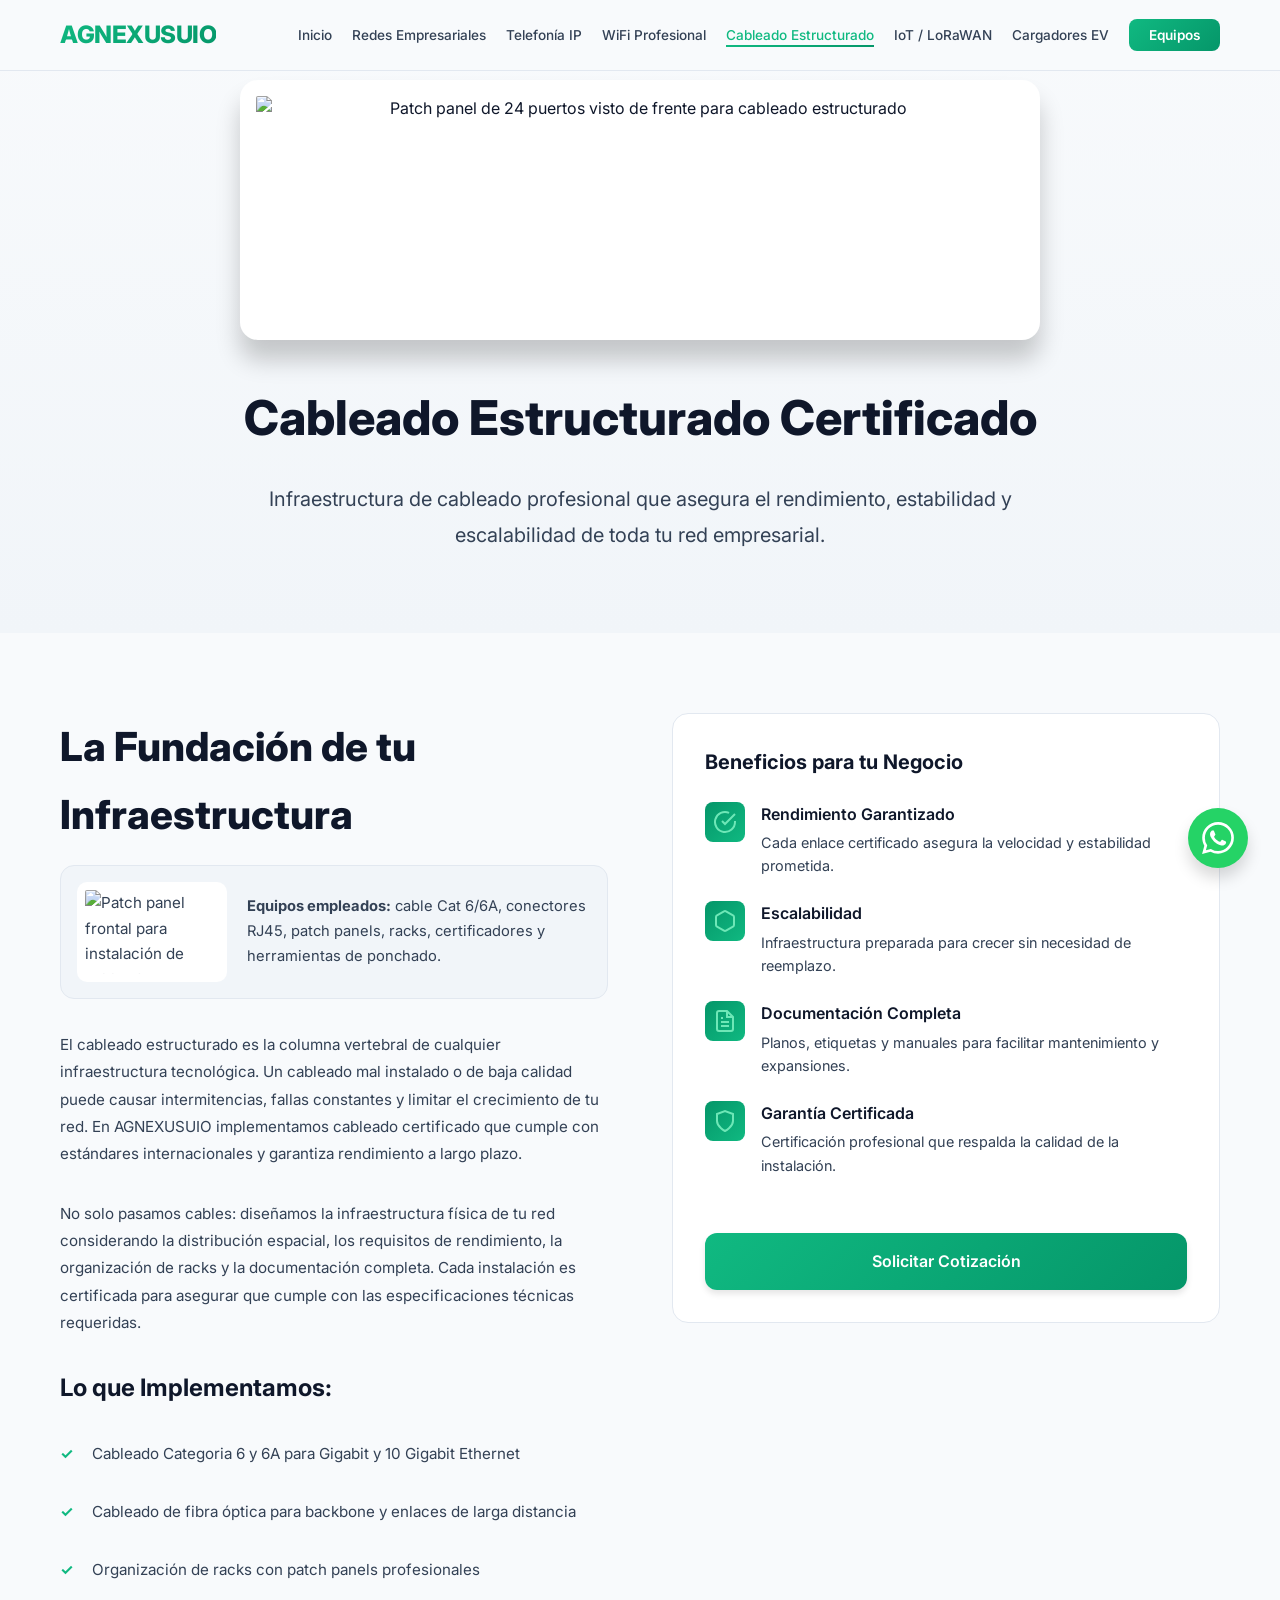
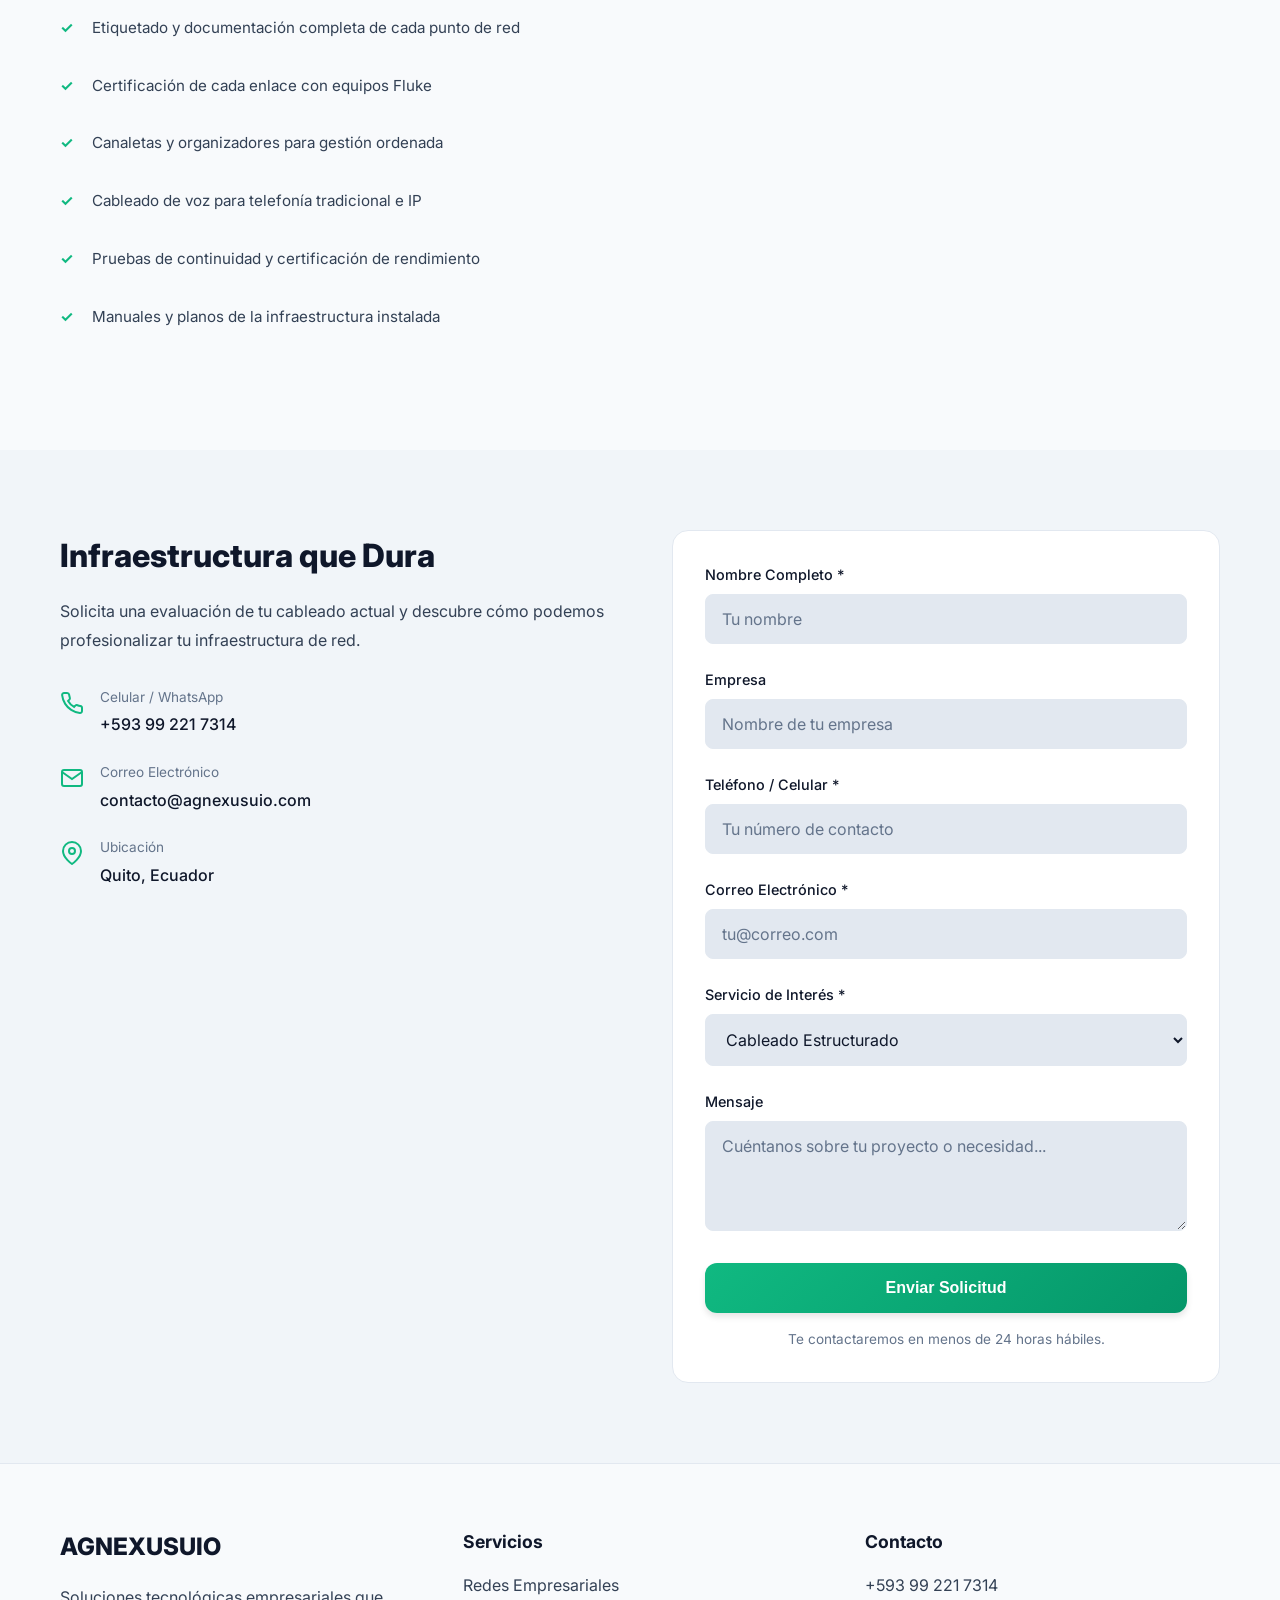
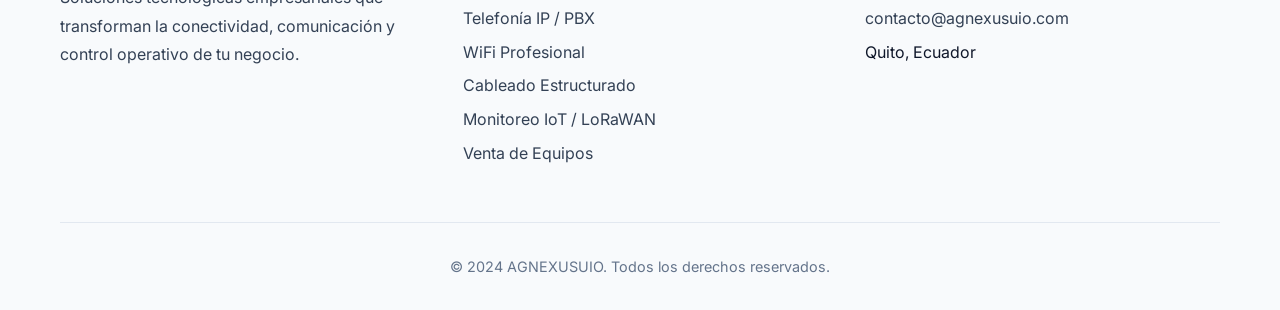
==== commit 8c5962fb: "Add files via upload" ====
--- a/cableado.html
+++ b/cableado.html
@@ -35,6 +35,7 @@
                     <li><a href="wifi.html" class="nav-link">WiFi Profesional</a></li>
                     <li><a href="cableado.html" class="nav-link active">Cableado Estructurado</a></li>
                     <li><a href="iot.html" class="nav-link">IoT / LoRaWAN</a></li>
+                    <li><a href="cargadores.html" class="nav-link">Cargadores EV</a></li>
                     <li><a href="equipos.html" class="nav-link nav-cta">Equipos</a></li>
                 </ul>
             </div>
@@ -45,6 +46,7 @@
     <section class="service-hero service-page">
         <div class="container">
             <div class="service-hero-content">
+                <img class="service-hero-image" src="https://thumb.wikimedia.org/wikipedia/commons/thumb/f/f2/19%22_patchpanel_for_up_to_24_keystone_modules.jpg/1280px-19%22_patchpanel_for_up_to_24_keystone_modules.jpg" alt="Patch panel de 24 puertos visto de frente para cableado estructurado" loading="eager">
                 <h1 class="service-hero-title">Cableado Estructurado Certificado</h1>
                 <p class="service-hero-subtitle">Infraestructura de cableado profesional que asegura el rendimiento, estabilidad y escalabilidad de toda tu red empresarial.</p>
             </div>
@@ -57,6 +59,10 @@
             <div class="service-details-grid">
                 <div class="service-description">
                     <h2 class="section-title">La Fundación de tu Infraestructura</h2>
+                    <div class="service-equipment">
+                        <img src="https://thumb.wikimedia.org/wikipedia/commons/thumb/f/f2/19%22_patchpanel_for_up_to_24_keystone_modules.jpg/1280px-19%22_patchpanel_for_up_to_24_keystone_modules.jpg" alt="Patch panel frontal para instalación de cableado estructurado" loading="lazy">
+                        <p><strong>Equipos empleados:</strong> cable Cat 6/6A, conectores RJ45, patch panels, racks, certificadores y herramientas de ponchado.</p>
+                    </div>
                     <p style="color: var(--text-secondary); line-height: 1.8; margin-bottom: 2rem;">
                         El cableado estructurado es la columna vertebral de cualquier infraestructura tecnológica. Un cableado mal instalado o de baja calidad puede causar intermitencias, fallas constantes y limitar el crecimiento de tu red. En AGNEXUSUIO implementamos cableado certificado que cumple con estándares internacionales y garantiza rendimiento a largo plazo.
                     </p>
@@ -198,6 +204,7 @@
                                 <option value="wifi">WiFi Profesional</option>
                                 <option value="cableado" selected>Cableado Estructurado</option>
                                 <option value="iot">Monitoreo IoT / LoRaWAN</option>
+                                <option value="cargadores">Cargadores para Autos Eléctricos</option>
                                 <option value="equipos">Venta de Equipos</option>
                                 <option value="otro">Otro</option>
                             </select>
--- a/css/styles.css
+++ b/css/styles.css
@@ -118,7 +118,7 @@
 .nav-menu {
     display: flex;
     list-style: none;
-    gap: 2rem;
+    gap: 1.25rem;
     align-items: center;
 }
 
@@ -126,7 +126,7 @@
     color: var(--text-secondary);
     text-decoration: none;
     font-weight: 500;
-    font-size: 0.9rem;
+    font-size: 0.85rem;
     transition: color 0.3s ease;
     position: relative;
 }
@@ -235,6 +235,16 @@
     text-align: left;
     position: relative;
     z-index: 1;
+}
+
+.hero-eyebrow {
+    display: inline-block;
+    margin-bottom: 1.25rem;
+    color: var(--accent-dark);
+    font-size: 0.78rem;
+    font-weight: 800;
+    letter-spacing: 0.12em;
+    text-transform: uppercase;
 }
 
 .hero-image {
@@ -516,6 +526,11 @@
     background: linear-gradient(135deg, var(--bg-card) 0%, var(--bg-tertiary) 100%);
 }
 
+.service-card-featured {
+    border-color: rgba(16, 185, 129, 0.45);
+    background: linear-gradient(145deg, #ffffff 0%, #f0fdf4 100%);
+}
+
 /* Differentiators Section */
 .differentiators {
     background-color: var(--bg-primary);
@@ -969,6 +984,46 @@
     max-width: 800px;
     margin: 0 auto;
     text-align: center;
+}
+
+.service-hero-image {
+    display: block;
+    width: 100%;
+    height: 260px;
+    margin: 0 auto 2.5rem;
+    border-radius: 18px;
+    object-fit: contain;
+    background: #ffffff;
+    padding: 1rem;
+    box-shadow: var(--shadow-xl);
+}
+
+.service-equipment {
+    display: grid;
+    grid-template-columns: 150px 1fr;
+    gap: 1.25rem;
+    align-items: center;
+    margin: 0 0 2rem;
+    padding: 1rem;
+    background: var(--bg-secondary);
+    border: 1px solid var(--border-color);
+    border-radius: 14px;
+}
+
+.service-equipment img {
+    width: 150px;
+    height: 100px;
+    object-fit: contain;
+    background: #ffffff;
+    padding: 0.5rem;
+    border-radius: 10px;
+}
+
+.service-equipment p {
+    margin: 0;
+    color: var(--text-secondary);
+    line-height: 1.7;
+    font-size: 0.92rem;
 }
 
 .service-hero-title {
@@ -1154,6 +1209,20 @@
         height: 300px;
     }
 
+    .service-hero-image {
+        height: 180px;
+        margin-bottom: 2rem;
+    }
+
+    .service-equipment {
+        grid-template-columns: 1fr;
+    }
+
+    .service-equipment img {
+        width: 100%;
+        height: 150px;
+    }
+
     .hero-cta {
         flex-direction: column;
         align-items: stretch;
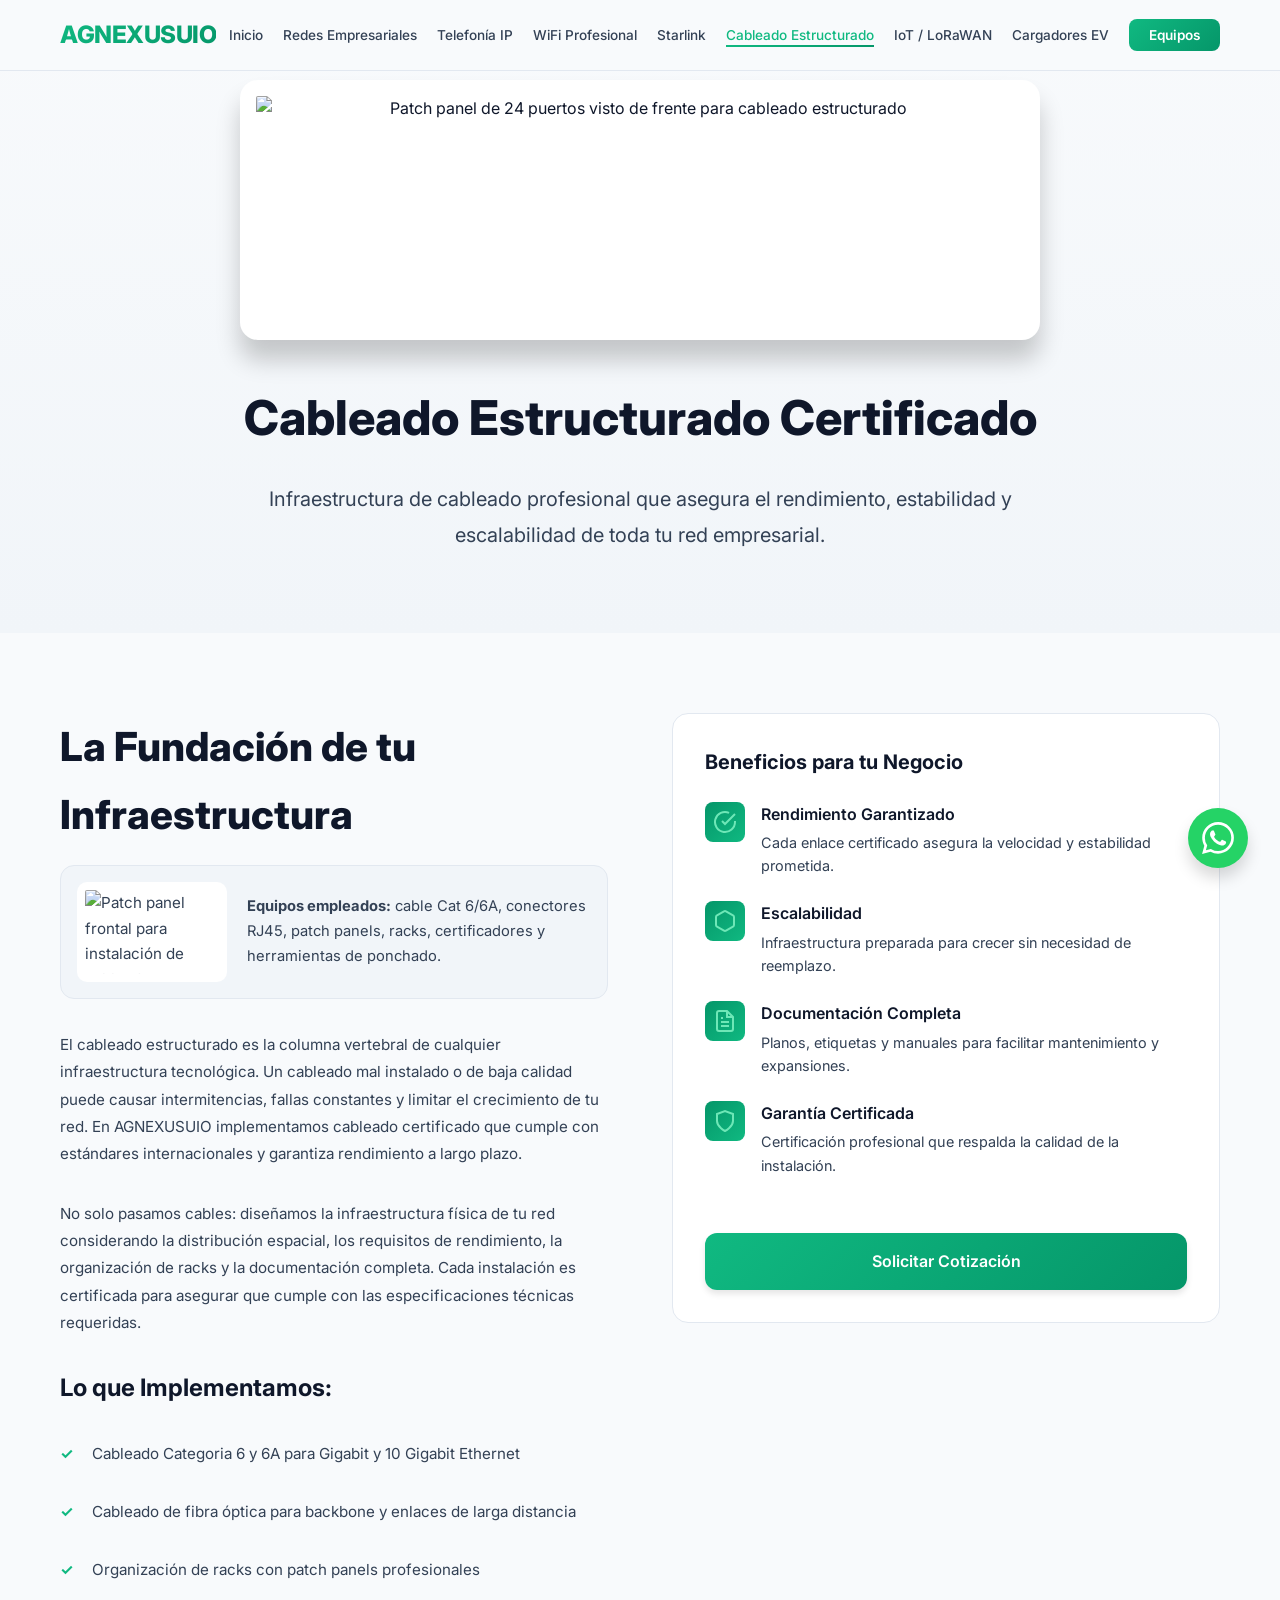
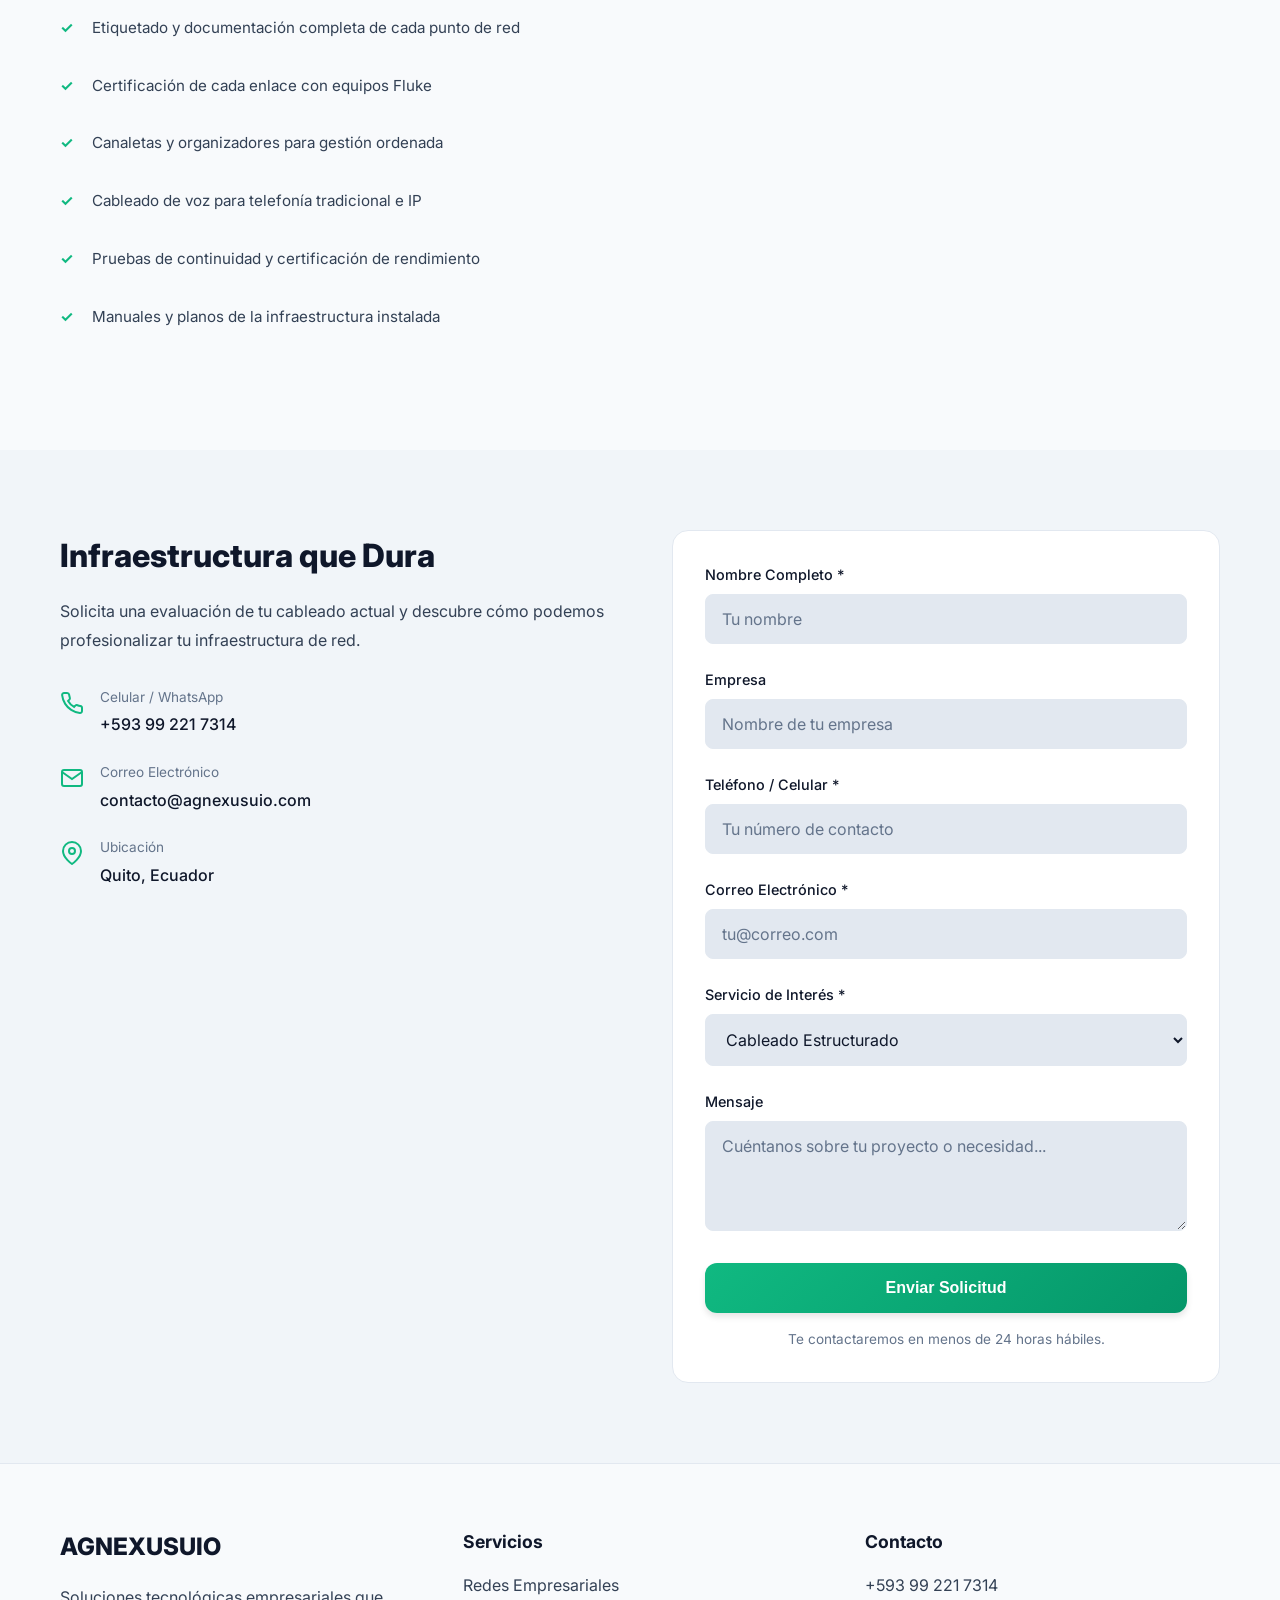
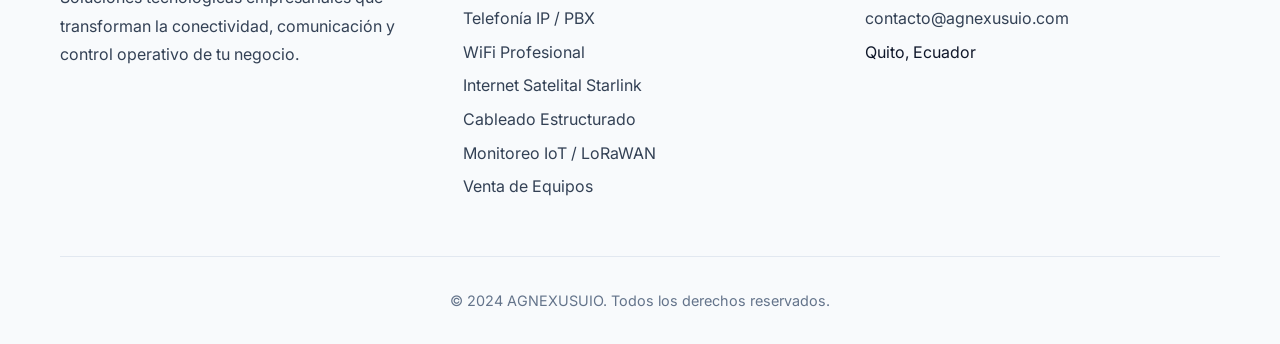
==== commit 70aa7626: "Add Starlink satellite internet service Co-authored-by: Copilot App <223556219+Copilot@users.noreply" ====
--- a/cableado.html
+++ b/cableado.html
@@ -33,6 +33,7 @@
                     <li><a href="redes.html" class="nav-link">Redes Empresariales</a></li>
                     <li><a href="telefonia.html" class="nav-link">Telefonía IP</a></li>
                     <li><a href="wifi.html" class="nav-link">WiFi Profesional</a></li>
+                    <li><a href="starlink.html" class="nav-link">Starlink</a></li>
                     <li><a href="cableado.html" class="nav-link active">Cableado Estructurado</a></li>
                     <li><a href="iot.html" class="nav-link">IoT / LoRaWAN</a></li>
                     <li><a href="cargadores.html" class="nav-link">Cargadores EV</a></li>
@@ -202,6 +203,7 @@
                                 <option value="redes">Redes Empresariales</option>
                                 <option value="telefonia">Telefonía IP / PBX</option>
                                 <option value="wifi">WiFi Profesional</option>
+                                <option value="starlink">Internet Satelital Starlink</option>
                                 <option value="cableado" selected>Cableado Estructurado</option>
                                 <option value="iot">Monitoreo IoT / LoRaWAN</option>
                                 <option value="cargadores">Cargadores para Autos Eléctricos</option>
@@ -235,6 +237,7 @@
                         <li><a href="redes.html">Redes Empresariales</a></li>
                         <li><a href="telefonia.html">Telefonía IP / PBX</a></li>
                         <li><a href="wifi.html">WiFi Profesional</a></li>
+                        <li><a href="starlink.html">Internet Satelital Starlink</a></li>
                         <li><a href="cableado.html">Cableado Estructurado</a></li>
                         <li><a href="iot.html">Monitoreo IoT / LoRaWAN</a></li>
                         <li><a href="equipos.html">Venta de Equipos</a></li>
